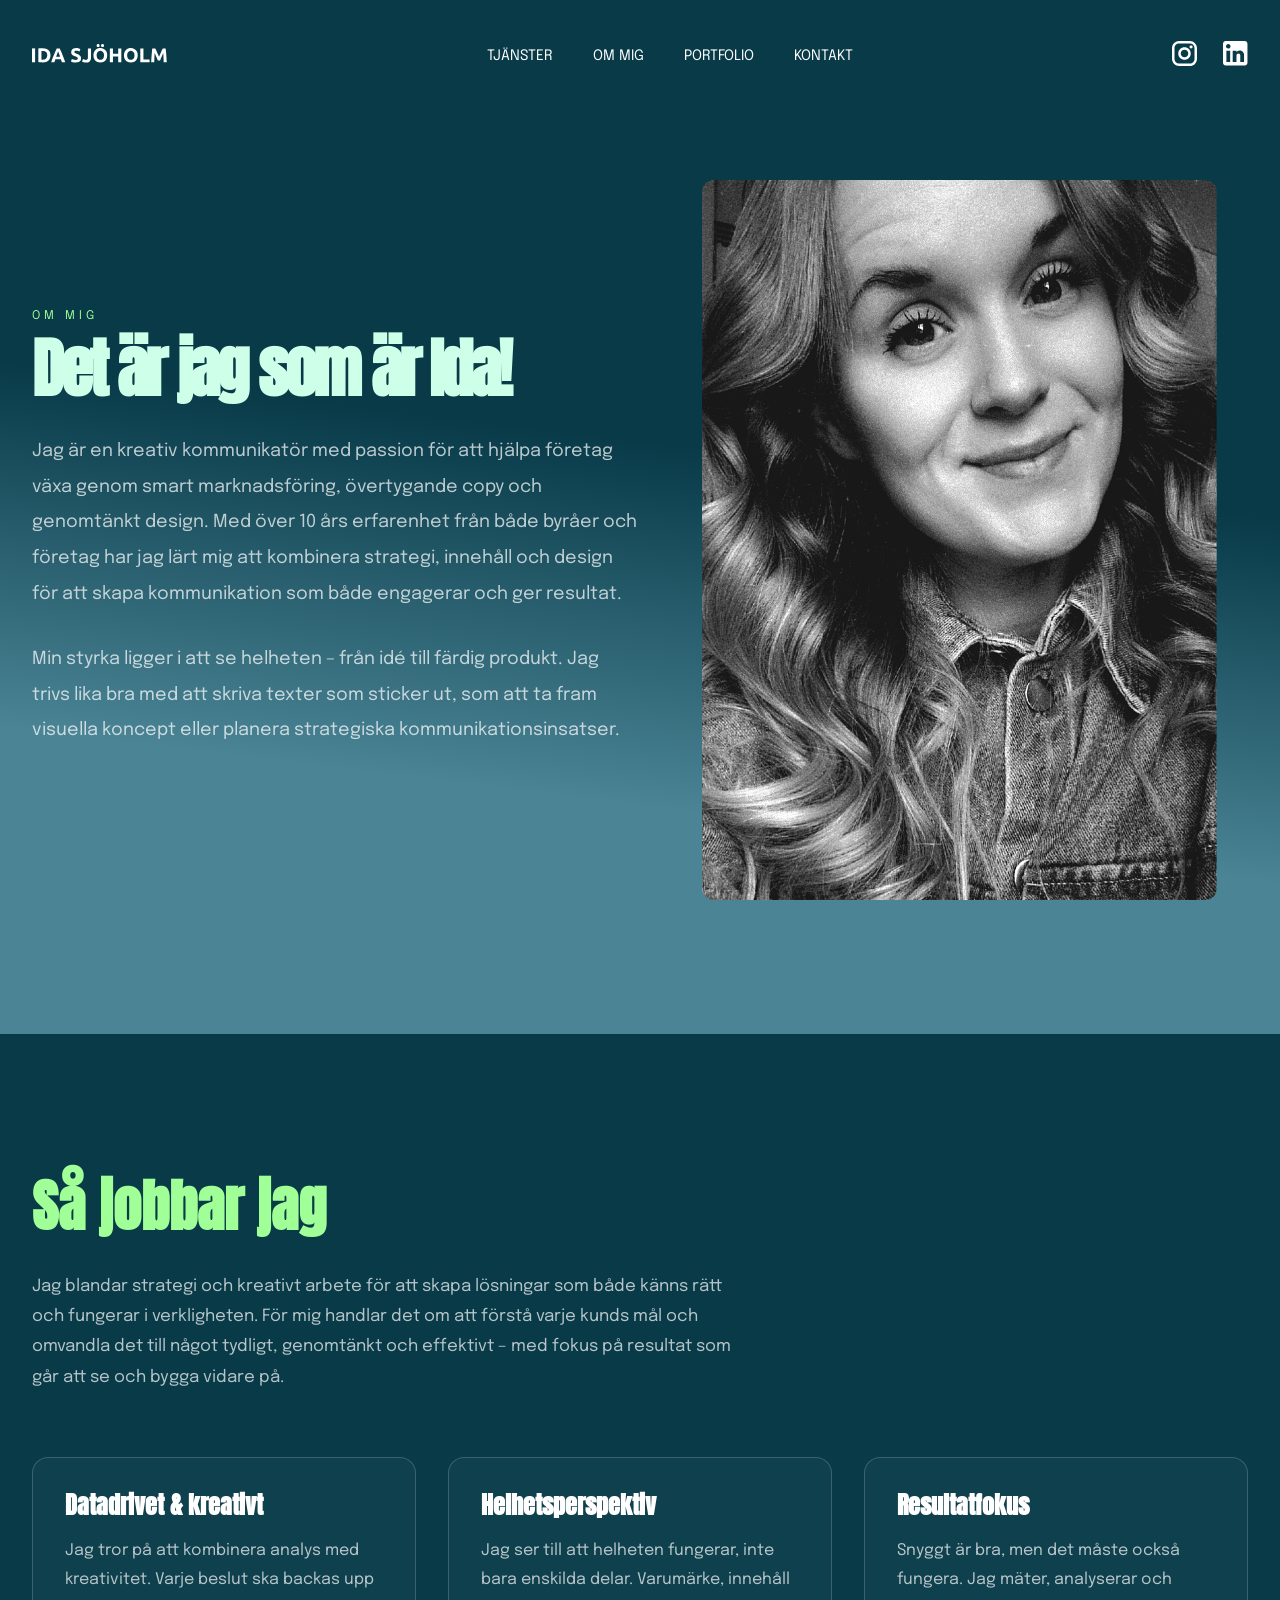
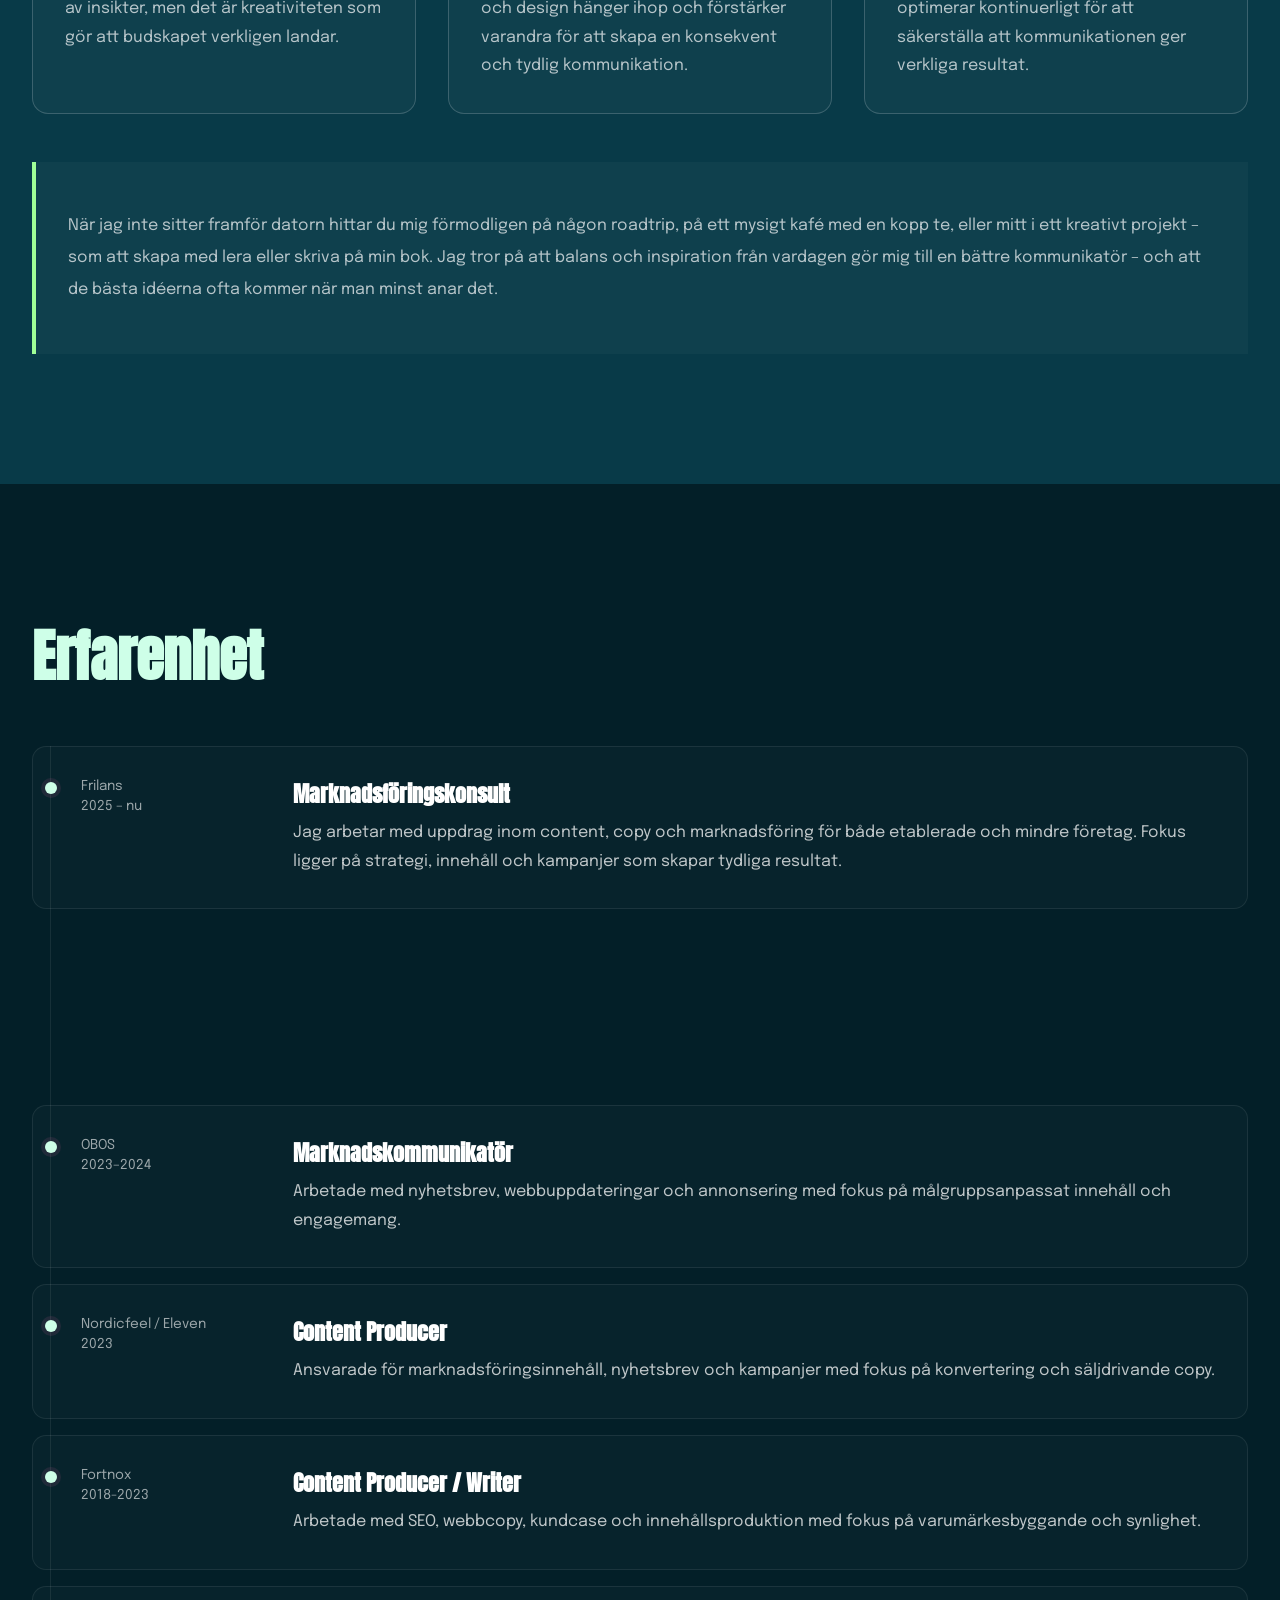
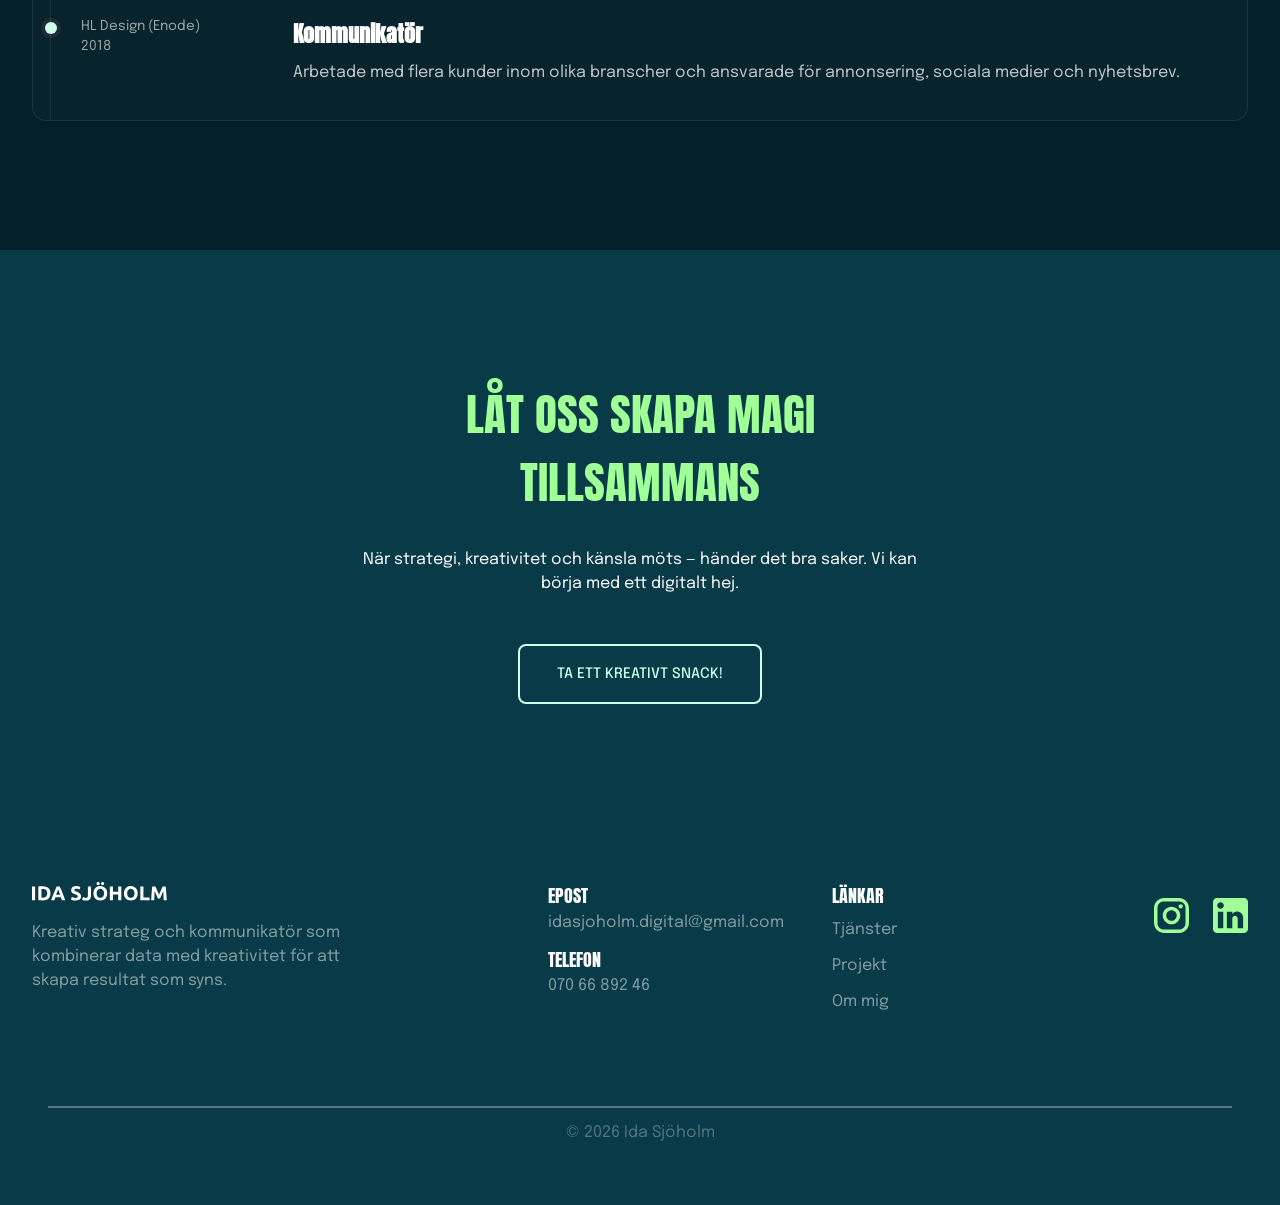
==== about.html @ 0ab49d0d "font all" ====
<!DOCTYPE html>
<html lang="en">
<head>
    <meta charset="UTF-8">
    <meta name="viewport" content="width=device-width, initial-scale=1.0">
    <title>Ida Sjöholm — om mig</title>

    <!-- Font -->
     <!-- Font -->
    <link rel="preconnect" href="https://fonts.googleapis.com">
    <link rel="preconnect" href="https://fonts.gstatic.com" crossorigin>
    <link href="https://fonts.googleapis.com/css2?family=Anton&family=Epilogue:ital,wght@0,100..900;1,100..900&display=swap" rel="stylesheet">



    <!-- <link rel="preconnect" href="https://fonts.googleapis.com">
    <link rel="preconnect" href="https://fonts.gstatic.com" crossorigin>
    <link href="https://fonts.googleapis.com/css2?family=Inter:ital,opsz,wght@0,14..32,100..900;1,14..32,100..900&family=Ubuntu+Sans:ital,wght@0,100..800;1,100..800&display=swap" rel="stylesheet"> -->

    <!-- Style -->
    <link rel="stylesheet" href="style.css">

    <!-- Scripts -->
    <script src="experience.js" defer></script>
    <script src="menu.js" defer></script>
    <script src="responsive-menu.js" defer></script>
    <script src="about-work.js" defer></script>
    <script src="about-cv.js" defer></script>
</head>
<body>

    <div class="container">

                <!-- Header -->
        <header class="site-header">
            <div class="site-header__inner">


                <!-- Logga -->
                <a href="index.html" class="branding">
                     <svg width="135" height="19" viewBox="0 0 135 19" fill="none" xmlns="http://www.w3.org/2000/svg">
                        <path d="M119.19 18.26C119.244 17.1667 119.304 16.0067 119.37 14.78C119.45 13.54 119.537 12.3 119.63 11.06C119.724 9.80668 119.824 8.61334 119.93 7.48001C120.037 6.33334 120.157 5.30668 120.29 4.40001H123.27C123.51 4.84001 123.784 5.38668 124.09 6.04001C124.397 6.68001 124.717 7.38001 125.05 8.14001C125.397 8.90001 125.737 9.67334 126.07 10.46C126.417 11.2333 126.737 11.9667 127.03 12.66C127.324 11.9667 127.637 11.2333 127.97 10.46C128.317 9.67334 128.657 8.90001 128.99 8.14001C129.337 7.38001 129.664 6.68001 129.97 6.04001C130.277 5.38668 130.55 4.84001 130.79 4.40001H133.63C133.764 5.30668 133.884 6.33334 133.99 7.48001C134.097 8.61334 134.197 9.80668 134.29 11.06C134.384 12.3 134.464 13.54 134.53 14.78C134.61 16.0067 134.677 17.1667 134.73 18.26H131.69C131.664 17.3533 131.63 16.4 131.59 15.4C131.55 14.3867 131.504 13.3467 131.45 12.28C131.397 11.2 131.324 10.1267 131.23 9.06001C131.044 9.51334 130.837 10 130.61 10.52C130.384 11.04 130.15 11.58 129.91 12.14C129.67 12.6867 129.437 13.2267 129.21 13.76C128.984 14.2933 128.77 14.8 128.57 15.28C128.37 15.7467 128.197 16.1533 128.05 16.5H125.87C125.724 16.1533 125.55 15.7467 125.35 15.28C125.15 14.8 124.937 14.2933 124.71 13.76C124.484 13.2267 124.25 12.6867 124.01 12.14C123.77 11.58 123.537 11.04 123.31 10.52C123.084 10 122.877 9.51334 122.69 9.06001C122.61 10.1267 122.537 11.2 122.47 12.28C122.417 13.3467 122.37 14.3867 122.33 15.4C122.29 16.4 122.257 17.3533 122.23 18.26H119.19Z" fill="#fff"/>
                        <path d="M108.32 18.26V4.40001H111.44V15.58H117.58V18.26H108.32Z" fill="#fff"/>
                        <path d="M98.8199 18.54C97.5533 18.54 96.3933 18.2667 95.3399 17.72C94.2999 17.1734 93.4666 16.3667 92.8399 15.3C92.2266 14.22 91.9199 12.8934 91.9199 11.32C91.9199 10.1334 92.0999 9.09335 92.4599 8.20002C92.8333 7.29335 93.3399 6.53335 93.9799 5.92002C94.6333 5.30668 95.3733 4.84668 96.1999 4.54002C97.0266 4.23335 97.8999 4.08002 98.8199 4.08002C100.087 4.08002 101.24 4.35335 102.28 4.90002C103.333 5.44668 104.167 6.26002 104.78 7.34002C105.407 8.40668 105.72 9.73335 105.72 11.32C105.72 12.8934 105.413 14.22 104.8 15.3C104.2 16.3667 103.38 17.1734 102.34 17.72C101.3 18.2667 100.127 18.54 98.8199 18.54ZM98.8199 15.8C99.5933 15.8 100.253 15.6134 100.8 15.24C101.347 14.8667 101.767 14.3467 102.06 13.68C102.353 13 102.5 12.2134 102.5 11.32C102.5 10.4134 102.353 9.62668 102.06 8.96002C101.767 8.28002 101.347 7.75335 100.8 7.38002C100.253 7.00668 99.5933 6.82002 98.8199 6.82002C98.0466 6.82002 97.3866 7.01335 96.8399 7.40002C96.2933 7.77335 95.8733 8.30002 95.5799 8.98002C95.2866 9.64668 95.1399 10.4267 95.1399 11.32C95.1399 12.2134 95.2866 13 95.5799 13.68C95.8733 14.3467 96.2933 14.8667 96.8399 15.24C97.3866 15.6134 98.0466 15.8 98.8199 15.8Z" fill="#fff"/>
                        <path d="M77.832 18.26V4.40001H80.952V9.70001H86.192V4.40001H89.312V18.26H86.192V12.38H80.952V18.26H77.832Z" fill="#fff"/>
                        <path d="M68.3316 18.54C67.065 18.54 65.905 18.2667 64.8516 17.72C63.8116 17.1733 62.9783 16.3667 62.3516 15.3C61.7383 14.22 61.4316 12.8933 61.4316 11.32C61.4316 10.1333 61.6116 9.09333 61.9716 8.2C62.345 7.29333 62.8516 6.53333 63.4916 5.92C64.145 5.30667 64.885 4.84667 65.7116 4.54C66.5383 4.23333 67.4116 4.08 68.3316 4.08C69.5983 4.08 70.7516 4.35333 71.7916 4.9C72.845 5.44667 73.6783 6.26 74.2916 7.34C74.9183 8.40667 75.2316 9.73333 75.2316 11.32C75.2316 12.8933 74.925 14.22 74.3116 15.3C73.7116 16.3667 72.8916 17.1733 71.8516 17.72C70.8116 18.2667 69.6383 18.54 68.3316 18.54ZM68.3316 15.8C69.105 15.8 69.765 15.6133 70.3116 15.24C70.8583 14.8667 71.2783 14.3467 71.5716 13.68C71.865 13 72.0116 12.2133 72.0116 11.32C72.0116 10.4133 71.865 9.62667 71.5716 8.96C71.2783 8.28 70.8583 7.75333 70.3116 7.38C69.765 7.00667 69.105 6.82 68.3316 6.82C67.5583 6.82 66.8983 7.01333 66.3516 7.4C65.805 7.77333 65.385 8.3 65.0916 8.98C64.7983 9.64667 64.6516 10.4267 64.6516 11.32C64.6516 12.2133 64.7983 13 65.0916 13.68C65.385 14.3467 65.805 14.8667 66.3516 15.24C66.8983 15.6133 67.5583 15.8 68.3316 15.8ZM70.5516 3.04C70.1383 3.04 69.7783 2.90667 69.4716 2.64C69.165 2.36 69.0116 1.98667 69.0116 1.52C69.0116 1.05333 69.165 0.686667 69.4716 0.420001C69.7783 0.14 70.1383 0 70.5516 0C70.965 0 71.325 0.14 71.6316 0.420001C71.9383 0.686667 72.0916 1.05333 72.0916 1.52C72.0916 1.98667 71.9383 2.36 71.6316 2.64C71.325 2.90667 70.965 3.04 70.5516 3.04ZM66.1116 3.04C65.6983 3.04 65.3383 2.90667 65.0316 2.64C64.725 2.36 64.5716 1.98667 64.5716 1.52C64.5716 1.05333 64.725 0.686667 65.0316 0.420001C65.3383 0.14 65.6983 0 66.1116 0C66.525 0 66.885 0.14 67.1916 0.420001C67.4983 0.686667 67.6516 1.05333 67.6516 1.52C67.6516 1.98667 67.4983 2.36 67.1916 2.64C66.885 2.90667 66.525 3.04 66.1116 3.04Z" fill="#fff"/>
                        <path d="M54.0059 18.54C53.0992 18.54 52.3192 18.4333 51.6659 18.22C51.0126 17.9933 50.4726 17.7333 50.0459 17.44L51.0859 15.02C51.4726 15.2467 51.8859 15.4467 52.3259 15.62C52.7659 15.7933 53.2459 15.88 53.7659 15.88C54.5259 15.88 55.0726 15.6933 55.4059 15.32C55.7392 14.9467 55.9059 14.32 55.9059 13.44V4.40001H59.0259V13.6C59.0259 14.5067 58.8792 15.3333 58.5859 16.08C58.3059 16.8267 57.7992 17.4267 57.0659 17.88C56.3459 18.32 55.3259 18.54 54.0059 18.54Z" fill="#fff"/>
                        <path d="M43.5853 18.54C42.3586 18.54 41.3653 18.42 40.6053 18.18C39.8586 17.9267 39.3053 17.6934 38.9453 17.48L39.8253 15C40.2386 15.2267 40.7453 15.4334 41.3453 15.62C41.9586 15.7934 42.7053 15.88 43.5853 15.88C44.4653 15.88 45.0586 15.7467 45.3653 15.48C45.672 15.2 45.8253 14.8534 45.8253 14.44C45.8253 14.1334 45.732 13.8667 45.5453 13.64C45.3586 13.4134 45.0586 13.2 44.6453 13C44.232 12.7867 43.6786 12.5667 42.9853 12.34C42.3853 12.1267 41.792 11.8667 41.2053 11.56C40.6186 11.24 40.132 10.82 39.7453 10.3C39.372 9.78002 39.1853 9.09335 39.1853 8.24002C39.1853 7.38669 39.392 6.65335 39.8053 6.04002C40.232 5.41335 40.8253 4.93335 41.5853 4.60002C42.3453 4.25335 43.2453 4.08002 44.2853 4.08002C45.2186 4.08002 46.0253 4.18002 46.7053 4.38002C47.3853 4.58002 47.9453 4.80002 48.3853 5.04002L47.4853 7.50002C47.0986 7.30002 46.6653 7.12668 46.1853 6.98002C45.7186 6.82002 45.152 6.74002 44.4853 6.74002C43.7386 6.74002 43.1986 6.84668 42.8653 7.06002C42.5453 7.26002 42.3853 7.57335 42.3853 8.00002C42.3853 8.32002 42.492 8.58668 42.7053 8.80002C42.9186 9.01335 43.2053 9.20002 43.5653 9.36002C43.9253 9.52002 44.332 9.68002 44.7853 9.84002C45.7453 10.1867 46.5386 10.5467 47.1653 10.92C47.792 11.2934 48.2586 11.7534 48.5653 12.3C48.8853 12.8467 49.0453 13.5667 49.0453 14.46C49.0453 15.3134 48.8453 16.0467 48.4453 16.66C48.0453 17.2734 47.4386 17.74 46.6253 18.06C45.8253 18.38 44.812 18.54 43.5853 18.54Z" fill="#fff"/>
                        <path d="M19.1865 18.26C19.8799 16.2733 20.5265 14.4733 21.1265 12.86C21.7399 11.2467 22.3332 9.75334 22.9065 8.38001C23.4932 7.00668 24.0932 5.68001 24.7065 4.40001H27.6865C28.1399 5.36001 28.5865 6.34668 29.0265 7.36001C29.4665 8.37334 29.9065 9.44001 30.3465 10.56C30.7865 11.6667 31.2399 12.8533 31.7065 14.12C32.1865 15.3867 32.6865 16.7667 33.2065 18.26H29.8665C29.7199 17.78 29.5532 17.2867 29.3665 16.78C29.1932 16.2733 29.0199 15.7667 28.8465 15.26H23.4465C23.2732 15.7667 23.0932 16.2733 22.9065 16.78C22.7332 17.2867 22.5732 17.78 22.4265 18.26H19.1865ZM24.1665 12.78H28.1065C27.8932 12.18 27.6865 11.6067 27.4865 11.06C27.2865 10.5133 27.0932 10.0133 26.9065 9.56001C26.7332 9.10668 26.5799 8.70668 26.4465 8.36001C26.3132 8.01334 26.2065 7.74001 26.1265 7.54001C26.0599 7.74001 25.9599 8.01334 25.8265 8.36001C25.7065 8.70668 25.5532 9.10668 25.3665 9.56001C25.1932 10.0133 24.9999 10.5133 24.7865 11.06C24.5865 11.6067 24.3799 12.18 24.1665 12.78Z" fill="#fff"/>
                        <path d="M10.4881 18.44C9.92813 18.44 9.27479 18.4133 8.52813 18.36C7.78146 18.32 7.04812 18.2267 6.32812 18.08V4.58001C7.04812 4.44667 7.79479 4.36001 8.56813 4.32001C9.35479 4.26667 10.0281 4.24001 10.5881 4.24001C12.1748 4.24001 13.5548 4.48001 14.7281 4.96001C15.9148 5.44001 16.8348 6.20001 17.4881 7.24001C18.1415 8.28001 18.4681 9.64001 18.4681 11.32C18.4681 12.92 18.1415 14.2467 17.4881 15.3C16.8481 16.3533 15.9281 17.14 14.7281 17.66C13.5415 18.18 12.1281 18.44 10.4881 18.44ZM10.6481 15.76C12.2081 15.76 13.3615 15.3667 14.1081 14.58C14.8681 13.7933 15.2481 12.7067 15.2481 11.32C15.2481 9.86667 14.8881 8.76667 14.1681 8.02001C13.4481 7.27334 12.3081 6.90001 10.7481 6.90001C10.5348 6.90001 10.3148 6.90667 10.0881 6.92001C9.86146 6.92001 9.64813 6.93334 9.44813 6.96001V15.72C9.59479 15.7333 9.76146 15.7467 9.94813 15.76C10.1481 15.76 10.3815 15.76 10.6481 15.76Z" fill="#fff"/>
                        <path d="M0 18.26V4.40001H3.12V18.26H0Z" fill="#fff"/>
                    </svg>
                </a>
                
                <!-- Menyalternativ -->
                <nav class="menu">
                    <ul class="menu__list">
                        <li class="menu__item"><a href="services.html" class="menu__link">Tjänster</a></li>
                        <li class="menu__item"><a href="about.html" class="menu__link">Om mig</a></li>
                        <li class="menu__item"><a href="portfolio.html" class="menu__link">Portfolio</a></li>
                        <li class="menu__item"><a href="contact.html" class="menu__link">Kontakt</a></li>
                    </ul>
                </nav>

                
                <!-- Sociala ikoner -->
                <ul class="menu-social">
                    <li class="menu-social__item">
                        <a href="https://www.instagram.com/idasjoholm.digital/" class="menu-social__link">
                            <svg width="25" height="25" viewBox="0 0 25 25" fill="none" xmlns="http://www.w3.org/2000/svg">
                                <path d="M7.25 0H17.75C21.75 0 25 3.25 25 7.25V17.75C25 19.6728 24.2362 21.5169 22.8765 22.8765C21.5169 24.2362 19.6728 25 17.75 25H7.25C3.25 25 0 21.75 0 17.75V7.25C0 5.32718 0.763837 3.48311 2.12348 2.12348C3.48311 0.763837 5.32718 0 7.25 0ZM7 2.5C5.80653 2.5 4.66193 2.97411 3.81802 3.81802C2.97411 4.66193 2.5 5.80653 2.5 7V18C2.5 20.4875 4.5125 22.5 7 22.5H18C19.1935 22.5 20.3381 22.0259 21.182 21.182C22.0259 20.3381 22.5 19.1935 22.5 18V7C22.5 4.5125 20.4875 2.5 18 2.5H7ZM19.0625 4.375C19.4769 4.375 19.8743 4.53962 20.1674 4.83265C20.4604 5.12567 20.625 5.5231 20.625 5.9375C20.625 6.3519 20.4604 6.74933 20.1674 7.04235C19.8743 7.33538 19.4769 7.5 19.0625 7.5C18.6481 7.5 18.2507 7.33538 17.9576 7.04235C17.6646 6.74933 17.5 6.3519 17.5 5.9375C17.5 5.5231 17.6646 5.12567 17.9576 4.83265C18.2507 4.53962 18.6481 4.375 19.0625 4.375ZM12.5 6.25C14.1576 6.25 15.7473 6.90848 16.9194 8.08058C18.0915 9.25268 18.75 10.8424 18.75 12.5C18.75 14.1576 18.0915 15.7473 16.9194 16.9194C15.7473 18.0915 14.1576 18.75 12.5 18.75C10.8424 18.75 9.25268 18.0915 8.08058 16.9194C6.90848 15.7473 6.25 14.1576 6.25 12.5C6.25 10.8424 6.90848 9.25268 8.08058 8.08058C9.25268 6.90848 10.8424 6.25 12.5 6.25ZM12.5 8.75C11.5054 8.75 10.5516 9.14509 9.84835 9.84835C9.14509 10.5516 8.75 11.5054 8.75 12.5C8.75 13.4946 9.14509 14.4484 9.84835 15.1517C10.5516 15.8549 11.5054 16.25 12.5 16.25C13.4946 16.25 14.4484 15.8549 15.1517 15.1517C15.8549 14.4484 16.25 13.4946 16.25 12.5C16.25 11.5054 15.8549 10.5516 15.1517 9.84835C14.4484 9.14509 13.4946 8.75 12.5 8.75Z" fill="#fff"/>
                            </svg>
                        </a>
                    </li>

                    <li class="menu-social__item">
                        <a href="https://www.linkedin.com/in/ida-sj%C3%B6holm-7232b9b2/" class="menu-social__link">
                            <svg width="25" height="25" viewBox="0 0 23 23" fill="none" xmlns="http://www.w3.org/2000/svg">
                                <path d="M20 0C20.663 0 21.2989 0.263392 21.7678 0.732233C22.2366 1.20107 22.5 1.83696 22.5 2.5V20C22.5 20.663 22.2366 21.2989 21.7678 21.7678C21.2989 22.2366 20.663 22.5 20 22.5H2.5C1.83696 22.5 1.20107 22.2366 0.732233 21.7678C0.263392 21.2989 0 20.663 0 20V2.5C0 1.83696 0.263392 1.20107 0.732233 0.732233C1.20107 0.263392 1.83696 0 2.5 0H20ZM19.375 19.375V12.75C19.375 11.6692 18.9457 10.6328 18.1815 9.86854C17.4172 9.10433 16.3808 8.675 15.3 8.675C14.2375 8.675 13 9.325 12.4 10.3V8.9125H8.9125V19.375H12.4V13.2125C12.4 12.25 13.175 11.4625 14.1375 11.4625C14.6016 11.4625 15.0467 11.6469 15.3749 11.9751C15.7031 12.3033 15.8875 12.7484 15.8875 13.2125V19.375H19.375ZM4.85 6.95C5.40695 6.95 5.9411 6.72875 6.33492 6.33492C6.72875 5.9411 6.95 5.40695 6.95 4.85C6.95 3.6875 6.0125 2.7375 4.85 2.7375C4.28973 2.7375 3.75241 2.96007 3.35624 3.35624C2.96007 3.75241 2.7375 4.28973 2.7375 4.85C2.7375 6.0125 3.6875 6.95 4.85 6.95ZM6.5875 19.375V8.9125H3.125V19.375H6.5875Z" fill="#fff"/>
                            </svg>
                       </a>
                    </li>
                </ul>

                <button id="menu-button" class="menu__button">
                    <svg width="32" height="22" viewBox="0 0 32 22" fill="none" xmlns="http://www.w3.org/2000/svg">
                        <path d="M1 0.823242H30.9902M1 10.8232H30.9902M1 20.8232H30.9902" stroke="#A0FF97" stroke-width="1.99967" stroke-linecap="round" stroke-linejoin="round"/>
                    </svg>
                </button>

            </div>
        </header>


        <!-- Responsiv menu -->
        <nav id="responsive-menu" class="responsive-menu">
            <ul class="responsive-menu__list">
                <li class="responsive-menu__item"><a href="services.html" class="responsive-menu__link">Tjänster</a></li>
                <li class="responsive-menu__item"><a href="about.html" class="responsive-menu__link">Om mig</a></li>
                <li class="responsive-menu__item"><a href="portfolio.html" class="responsive-menu__link">Portfolio</a></li>
                <li class="responsive-menu__item"><a href="contact.html" class="responsive-menu__link">Kontakt</a></li>
            </ul>
        </nav>  


        <!-- About -->
        <section class="about">
            <div class="about__inner">

                <div class="about__content">

                    <div class="about__text">

                        <span class="about__eyebrow">Om mig</span>

                        <h1 class="about__title">
                            Det är jag som är Ida!
                        </h1>

                        <p>
                            Jag är en kreativ kommunikatör med passion för att hjälpa företag växa genom smart marknadsföring, övertygande copy och genomtänkt design. Med över 10 års erfarenhet från både byråer och företag har jag lärt mig att kombinera strategi, innehåll och design för att skapa kommunikation som både engagerar och ger resultat.
                        </p>

                        <p>
                            Min styrka ligger i att se helheten – från idé till färdig produkt. Jag trivs lika bra med att skriva texter som sticker ut, som att ta fram visuella koncept eller planera strategiska kommunikationsinsatser.
                        </p>

                    </div>

                    <figure class="about__image">
                        <img src="Assets/Pictures/jag.png" alt="Ida">
                    </figure>

                </div>
            </div>
        </section>

        <!-- Arbetssätt -->
        <section class="work">
            <div class="work__inner">

                <h2 class="work__title">Så jobbar jag</h2>

                <p class="work__text">
                    Jag blandar strategi och kreativt arbete för att skapa lösningar som både känns rätt och fungerar i verkligheten. För mig handlar det om att förstå varje kunds mål och omvandla det till något tydligt, genomtänkt och effektivt – med fokus på resultat som går att se och bygga vidare på.
                </p>

                <div class="work__cards">

                    <div class="work__card">
                        <h3>Datadrivet & kreativt</h3>

                        <p>
                            Jag tror på att kombinera analys med kreativitet. Varje beslut ska backas upp av insikter, men det är kreativiteten som gör att budskapet verkligen landar.
                        </p>
                    </div>

                    <div class="work__card">
                        <h3>Helhetsperspektiv</h3>

                        <p>
                            Jag ser till att helheten fungerar, inte bara enskilda delar. Varumärke, innehåll och design hänger ihop och förstärker varandra för att skapa en konsekvent och tydlig kommunikation.
                        </p>
                    </div>

                    <div class="work__card">
                        <h3>Resultatfokus</h3>

                        <p>
                            Snyggt är bra, men det måste också fungera. Jag mäter, analyserar och optimerar kontinuerligt för att säkerställa att kommunikationen ger verkliga resultat.
                        </p>
                    </div>

                </div>

                <div class="work__info">
                    <p>
                        När jag inte sitter framför datorn hittar du mig förmodligen på någon roadtrip, på ett mysigt kafé med en kopp te, eller mitt i ett kreativt projekt – som att skapa med lera eller skriva på min bok. Jag tror på att balans och inspiration från vardagen gör mig till en bättre kommunikatör – och att de bästa idéerna ofta kommer när man minst anar det.
                    </p>
                </div>

            </div>
        </section>

        <!-- CV -->
        <section class="experience">
        <div class="experience__inner">

            <h2 class="experience__title">Erfarenhet</h2>

            <div class="experience__timeline">

            <article class="experience-card">
                <div class="experience-card__meta">
                <span>Frilans</span>
                <span>2025 – nu</span>
                </div>

                <div class="experience-card__content">
                <h3>Marknadsföringskonsult</h3>
                <p>Jag arbetar med uppdrag inom content, copy och marknadsföring för både etablerade och mindre företag. Fokus ligger på strategi, innehåll och kampanjer som skapar tydliga resultat.</p>
                </div>
            </article>

            <article class="experience-card">
                <div class="experience-card__meta">
                <span>Region Kronoberg</span>
                <span>2024</span>
                </div>

                <div class="experience-card__content">
                <h3>Kommunikationsstrateg</h3>
                <p>Arbetade med kommunikation i fyra olika projekt, både strategiskt och operativt. Producerade pressmeddelanden, artiklar, nyhetsbrev, internkommunikation och digitalt innehåll.</p>
                </div>
            </article>

            <article class="experience-card">
                <div class="experience-card__meta">
                <span>OBOS</span>
                <span>2023–2024</span>
                </div>

                <div class="experience-card__content">
                <h3>Marknadskommunikatör</h3>
                <p>Arbetade med nyhetsbrev, webbuppdateringar och annonsering med fokus på målgruppsanpassat innehåll och engagemang.</p>
                </div>
            </article>

            <article class="experience-card">
                <div class="experience-card__meta">
                <span>Nordicfeel / Eleven</span>
                <span>2023</span>
                </div>

                <div class="experience-card__content">
                <h3>Content Producer</h3>
                <p>Ansvarade för marknadsföringsinnehåll, nyhetsbrev och kampanjer med fokus på konvertering och säljdrivande copy.</p>
                </div>
            </article>

            <article class="experience-card">
                <div class="experience-card__meta">
                <span>Fortnox</span>
                <span>2018-2023</span>
                </div>

                <div class="experience-card__content">
                <h3>Content Producer / Writer</h3>
                <p>Arbetade med SEO, webbcopy, kundcase och innehållsproduktion med fokus på varumärkesbyggande och synlighet.</p>
                </div>
            </article>

            <article class="experience-card">
                <div class="experience-card__meta">
                <span>HL Design (Enode)</span>
                <span>2018</span>
                </div>

                <div class="experience-card__content">
                <h3>Kommunikatör</h3>
                <p>Arbetade med flera kunder inom olika branscher och ansvarade för annonsering, sociala medier och nyhetsbrev.</p>
                </div>
            </article>

            </div>

        </div>
        </section>

        <!-- <section class="experience">
            <div class="experience__inner">
                <h2>Erfarenhet</h2>

                <div class="accordion-item">
                <button class="accordion-header">
                    Marknadsföringskonsult, frilans
                    <span>+</span>
                </button>
                <div class="accordion-content">
                    <p>Jag arbetar med uppdrag inom content, copy och marknadsföring för både etablerade och mindre företag. För OBOS (Myresjöhus & SmålandsVillan) har arbetet främst bestått av löpande produktion av nyhetsbrev och webbinnehåll. Hos iCell Isolering ansvarar jag för en mer helhetsinriktad marknadsföring. Där arbetar jag bland annat med sociala medier, nyhetsbrev och kundreportage för att stärka deras närvaro och synlighet. För OptiKraft har jag även tagit fram tryckt material i form av en flyer.</p>
                </div>
                </div>

                <div class="accordion-item">
                <button class="accordion-header">
                    Kommunikationsstrateg på Region Kronoberg
                    <span>+</span>
                </button>
                <div class="accordion-content">
                    <p>Under ett vikariat arbetade jag med kommunikation i fyra olika projekt, både strategiskt och operativt. Jag tog fram kommunikationsplaner och gav löpande rådgivning i arbetet. Samtidigt producerade jag pressmeddelanden, artiklar, nyhetsbrev, webbinnehåll, internkommunikation och enklare grafiskt material. Utöver projektuppdragen arbetade jag även med redaktionellt innehåll på kommunikationsavdelningen samt ansvarade för regionens LinkedIn.</p>
                </div>
                </div>

                <div class="accordion-item">
                <button class="accordion-header">
                    Marknadskommunikatör på OBOS
                    <span>+</span>
                </button>
                <div class="accordion-content">
                    <p>Arbetade med löpande kommunikation i form av nyhetsbrev, webbuppdateringar och annonser, bland annat kopplat till Hemnet. Innehållet togs fram med fokus på att nå rätt målgrupp och skapa engagemang.</p>
                </div>
                </div>

                <div class="accordion-item">
                <button class="accordion-header">
                    Content producer på nordicfeel.se & eleven.se
                    <span>+</span>
                </button>
                <div class="accordion-content">
                    <p>Ansvarade för innehåll i den svenska marknadsföringen för två e-handelsplattformar. Jag arbetade främst med nyhetsbrev, kampanjmaterial och copy till annonsering, med fokus på att skapa säljdrivande och målgruppsanpassat innehåll.</p>
                </div>
                </div>

                <div class="accordion-item">
                <button class="accordion-header">
                    Content producer / writer på Fortnox
                    <span>+</span>
                </button>
                <div class="accordion-content">
                    <p>Började i en bred marknadsföringsroll med ansvar för bland annat annonsering, nyhetsbrev, SEO och webbtexter. Med tiden utvecklades rollen mer mot content och copywriting, där fokus låg på textproduktion för webb. Jag arbetade främst med kundreportage, SEO-artiklar och innehåll som stärkte varumärket och ökade synligheten i sökresultat.</p>
                </div>
                </div>

                <div class="accordion-item">
                <button class="accordion-header">
                    Kommunikatör på HL Design (Enode)
                    <span>+</span>
                </button>
                <div class="accordion-content">
                    <p>Arbetade med kunder inom flera branscher och ansvarade för marknadsföringsinsatser som annonsering, nyhetsbrev och sociala medier. Bland annat för varumärken som Ryds Båtar, Skrufs glasbruk och Bakers AB.</p>
                </div>
                </div>

            </div>
        </section> -->
        
        
         <!-- Contact -->
         <section class="contact">
            <div class="contact__inner">
                
                <div class="contact__content">
                    <h3 class="contact__title">Låt oss skapa magi tillsammans</h3>
                    <span class="contact__desc">När strategi, kreativitet och känsla möts — händer det bra saker. Vi kan börja med ett digitalt hej.</span>
                </div>
                
                <div class="contact__button">
                    <a href="contact.html" class="button-line">Ta ett kreativt snack!</a>
                </div>
            </div>
         </section>

         <!-- Footer -->
          <footer class="footer">
                <div class="footer__inner">
                    
                    <div class="footer__content">
                        
                        <!-- Logga -->
                        <div class="footer-branding">
                            <a href="" class="footer-branding__content">
                                <svg width="135" height="19" viewBox="0 0 135 19" fill="none" xmlns="http://www.w3.org/2000/svg">
                                    <path d="M0.000390738 18.2598V4.39977H3.12039V18.2598H0.000390738ZM10.4885 18.4398C9.92852 18.4398 9.27518 18.4131 8.52852 18.3598C7.78185 18.3198 7.04852 18.2264 6.32852 18.0798V4.57977C7.04852 4.44643 7.79518 4.35977 8.56852 4.31977C9.35518 4.26643 10.0285 4.23976 10.5885 4.23976C12.1752 4.23976 13.5552 4.47977 14.7285 4.95977C15.9152 5.43977 16.8352 6.19977 17.4885 7.23977C18.1418 8.27977 18.4685 9.63977 18.4685 11.3198C18.4685 12.9198 18.1418 14.2464 17.4885 15.2998C16.8485 16.3531 15.9285 17.1398 14.7285 17.6598C13.5418 18.1798 12.1285 18.4398 10.4885 18.4398ZM10.6485 15.7598C12.2085 15.7598 13.3618 15.3664 14.1085 14.5798C14.8685 13.7931 15.2485 12.7064 15.2485 11.3198C15.2485 9.86643 14.8885 8.76643 14.1685 8.01977C13.4485 7.2731 12.3085 6.89977 10.7485 6.89977C10.5352 6.89977 10.3152 6.90643 10.0885 6.91976C9.86185 6.91976 9.64852 6.9331 9.44852 6.95977V15.7198C9.59518 15.7331 9.76185 15.7464 9.94852 15.7598C10.1485 15.7598 10.3818 15.7598 10.6485 15.7598ZM19.1863 18.2598C19.8797 16.2731 20.5263 14.4731 21.1263 12.8598C21.7397 11.2464 22.333 9.7531 22.9063 8.37977C23.493 7.00643 24.093 5.67977 24.7063 4.39977H27.6863C28.1397 5.35976 28.5863 6.34643 29.0263 7.35977C29.4663 8.3731 29.9063 9.43977 30.3463 10.5598C30.7863 11.6664 31.2397 12.8531 31.7063 14.1198C32.1863 15.3864 32.6863 16.7664 33.2063 18.2598H29.8663C29.7197 17.7798 29.553 17.2864 29.3663 16.7798C29.193 16.2731 29.0197 15.7664 28.8463 15.2598H23.4463C23.273 15.7664 23.093 16.2731 22.9063 16.7798C22.733 17.2864 22.573 17.7798 22.4263 18.2598H19.1863ZM24.1663 12.7798H28.1063C27.893 12.1798 27.6863 11.6064 27.4863 11.0598C27.2863 10.5131 27.093 10.0131 26.9063 9.55976C26.733 9.10643 26.5797 8.70643 26.4463 8.35976C26.313 8.0131 26.2063 7.73977 26.1263 7.53977C26.0597 7.73977 25.9597 8.0131 25.8263 8.35976C25.7063 8.70643 25.553 9.10643 25.3663 9.55976C25.193 10.0131 24.9997 10.5131 24.7863 11.0598C24.5863 11.6064 24.3797 12.1798 24.1663 12.7798ZM43.5851 18.5398C42.3584 18.5398 41.3651 18.4198 40.6051 18.1798C39.8584 17.9264 39.3051 17.6931 38.9451 17.4798L39.8251 14.9998C40.2384 15.2264 40.7451 15.4331 41.3451 15.6198C41.9584 15.7931 42.7051 15.8798 43.5851 15.8798C44.4651 15.8798 45.0584 15.7464 45.3651 15.4798C45.6717 15.1998 45.8251 14.8531 45.8251 14.4398C45.8251 14.1331 45.7317 13.8664 45.5451 13.6398C45.3584 13.4131 45.0584 13.1998 44.6451 12.9998C44.2317 12.7864 43.6784 12.5664 42.9851 12.3398C42.3851 12.1264 41.7917 11.8664 41.2051 11.5598C40.6184 11.2398 40.1317 10.8198 39.7451 10.2998C39.3717 9.77977 39.1851 9.0931 39.1851 8.23976C39.1851 7.38643 39.3917 6.6531 39.8051 6.03977C40.2317 5.4131 40.8251 4.9331 41.5851 4.59977C42.3451 4.2531 43.2451 4.07976 44.2851 4.07976C45.2184 4.07976 46.0251 4.17976 46.7051 4.37977C47.3851 4.57977 47.9451 4.79977 48.3851 5.03977L47.4851 7.49976C47.0984 7.29976 46.6651 7.12643 46.1851 6.97977C45.7184 6.81977 45.1517 6.73976 44.4851 6.73976C43.7384 6.73976 43.1984 6.84643 42.8651 7.05977C42.5451 7.25977 42.3851 7.5731 42.3851 7.99977C42.3851 8.31977 42.4917 8.58643 42.7051 8.79977C42.9184 9.0131 43.2051 9.19977 43.5651 9.35977C43.9251 9.51977 44.3317 9.67977 44.7851 9.83976C45.7451 10.1864 46.5384 10.5464 47.1651 10.9198C47.7917 11.2931 48.2584 11.7531 48.5651 12.2998C48.8851 12.8464 49.0451 13.5664 49.0451 14.4598C49.0451 15.3131 48.8451 16.0464 48.4451 16.6598C48.0451 17.2731 47.4384 17.7398 46.6251 18.0598C45.8251 18.3798 44.8117 18.5398 43.5851 18.5398ZM54.0057 18.5398C53.099 18.5398 52.319 18.4331 51.6657 18.2198C51.0124 17.9931 50.4724 17.7331 50.0457 17.4398L51.0857 15.0198C51.4724 15.2464 51.8857 15.4464 52.3257 15.6198C52.7657 15.7931 53.2457 15.8798 53.7657 15.8798C54.5257 15.8798 55.0724 15.6931 55.4057 15.3198C55.739 14.9464 55.9057 14.3198 55.9057 13.4398V4.39977H59.0257V13.5998C59.0257 14.5064 58.879 15.3331 58.5857 16.0798C58.3057 16.8264 57.799 17.4264 57.0657 17.8798C56.3457 18.3198 55.3257 18.5398 54.0057 18.5398ZM68.3316 18.5398C67.065 18.5398 65.905 18.2664 64.8516 17.7198C63.8116 17.1731 62.9783 16.3664 62.3516 15.2998C61.7383 14.2198 61.4316 12.8931 61.4316 11.3198C61.4316 10.1331 61.6116 9.0931 61.9716 8.19977C62.345 7.2931 62.8516 6.5331 63.4916 5.91976C64.145 5.30643 64.885 4.84643 65.7116 4.53976C66.5383 4.2331 67.4116 4.07976 68.3316 4.07976C69.5983 4.07976 70.7516 4.3531 71.7916 4.89976C72.845 5.44643 73.6783 6.25977 74.2916 7.33977C74.9183 8.40643 75.2316 9.7331 75.2316 11.3198C75.2316 12.8931 74.925 14.2198 74.3116 15.2998C73.7116 16.3664 72.8916 17.1731 71.8516 17.7198C70.8116 18.2664 69.6383 18.5398 68.3316 18.5398ZM68.3316 15.7998C69.105 15.7998 69.765 15.6131 70.3116 15.2398C70.8583 14.8664 71.2783 14.3464 71.5716 13.6798C71.865 12.9998 72.0116 12.2131 72.0116 11.3198C72.0116 10.4131 71.865 9.62643 71.5716 8.95976C71.2783 8.27976 70.8583 7.7531 70.3116 7.37977C69.765 7.00643 69.105 6.81977 68.3316 6.81977C67.5583 6.81977 66.8983 7.0131 66.3516 7.39976C65.805 7.7731 65.385 8.29976 65.0916 8.97977C64.7983 9.64643 64.6516 10.4264 64.6516 11.3198C64.6516 12.2131 64.7983 12.9998 65.0916 13.6798C65.385 14.3464 65.805 14.8664 66.3516 15.2398C66.8983 15.6131 67.5583 15.7998 68.3316 15.7998ZM70.5516 3.03976C70.1383 3.03976 69.7783 2.90643 69.4716 2.63977C69.165 2.35976 69.0116 1.98643 69.0116 1.51977C69.0116 1.0531 69.165 0.686432 69.4716 0.419765C69.7783 0.139765 70.1383 -0.000235319 70.5516 -0.000235319C70.965 -0.000235319 71.325 0.139765 71.6316 0.419765C71.9383 0.686432 72.0916 1.0531 72.0916 1.51977C72.0916 1.98643 71.9383 2.35976 71.6316 2.63977C71.325 2.90643 70.965 3.03976 70.5516 3.03976ZM66.1116 3.03976C65.6983 3.03976 65.3383 2.90643 65.0316 2.63977C64.725 2.35976 64.5716 1.98643 64.5716 1.51977C64.5716 1.0531 64.725 0.686432 65.0316 0.419765C65.3383 0.139765 65.6983 -0.000235319 66.1116 -0.000235319C66.525 -0.000235319 66.885 0.139765 67.1916 0.419765C67.4983 0.686432 67.6516 1.0531 67.6516 1.51977C67.6516 1.98643 67.4983 2.35976 67.1916 2.63977C66.885 2.90643 66.525 3.03976 66.1116 3.03976ZM77.8324 18.2598V4.39977H80.9524V9.69976H86.1924V4.39977H89.3124V18.2598H86.1924V12.3798H80.9524V18.2598H77.8324ZM98.8199 18.5398C97.5533 18.5398 96.3933 18.2664 95.3399 17.7198C94.2999 17.1731 93.4666 16.3664 92.8399 15.2998C92.2266 14.2198 91.9199 12.8931 91.9199 11.3198C91.9199 10.1331 92.0999 9.0931 92.4599 8.19977C92.8333 7.2931 93.3399 6.5331 93.9799 5.91976C94.6333 5.30643 95.3733 4.84643 96.1999 4.53976C97.0266 4.2331 97.8999 4.07976 98.8199 4.07976C100.087 4.07976 101.24 4.3531 102.28 4.89976C103.333 5.44643 104.167 6.25977 104.78 7.33977C105.407 8.40643 105.72 9.7331 105.72 11.3198C105.72 12.8931 105.413 14.2198 104.8 15.2998C104.2 16.3664 103.38 17.1731 102.34 17.7198C101.3 18.2664 100.127 18.5398 98.8199 18.5398ZM98.8199 15.7998C99.5933 15.7998 100.253 15.6131 100.8 15.2398C101.347 14.8664 101.767 14.3464 102.06 13.6798C102.353 12.9998 102.5 12.2131 102.5 11.3198C102.5 10.4131 102.353 9.62643 102.06 8.95976C101.767 8.27976 101.347 7.7531 100.8 7.37977C100.253 7.00643 99.5933 6.81977 98.8199 6.81977C98.0466 6.81977 97.3866 7.0131 96.8399 7.39976C96.2933 7.7731 95.8733 8.29976 95.5799 8.97977C95.2866 9.64643 95.1399 10.4264 95.1399 11.3198C95.1399 12.2131 95.2866 12.9998 95.5799 13.6798C95.8733 14.3464 96.2933 14.8664 96.8399 15.2398C97.3866 15.6131 98.0466 15.7998 98.8199 15.7998ZM108.321 18.2598V4.39977H111.441V15.5798H117.581V18.2598H108.321ZM119.19 18.2598C119.244 17.1664 119.304 16.0064 119.37 14.7798C119.45 13.5398 119.537 12.2998 119.63 11.0598C119.724 9.80643 119.824 8.6131 119.93 7.47976C120.037 6.3331 120.157 5.30643 120.29 4.39977H123.27C123.51 4.83977 123.784 5.38643 124.09 6.03977C124.397 6.67977 124.717 7.37977 125.05 8.13976C125.397 8.89976 125.737 9.6731 126.07 10.4598C126.417 11.2331 126.737 11.9664 127.03 12.6598C127.324 11.9664 127.637 11.2331 127.97 10.4598C128.317 9.6731 128.657 8.89976 128.99 8.13976C129.337 7.37977 129.664 6.67977 129.97 6.03977C130.277 5.38643 130.55 4.83977 130.79 4.39977H133.63C133.764 5.30643 133.884 6.3331 133.99 7.47976C134.097 8.6131 134.197 9.80643 134.29 11.0598C134.384 12.2998 134.464 13.5398 134.53 14.7798C134.61 16.0064 134.677 17.1664 134.73 18.2598H131.69C131.664 17.3531 131.63 16.3998 131.59 15.3998C131.55 14.3864 131.504 13.3464 131.45 12.2798C131.397 11.1998 131.324 10.1264 131.23 9.05977C131.044 9.5131 130.837 9.99977 130.61 10.5198C130.384 11.0398 130.15 11.5798 129.91 12.1398C129.67 12.6864 129.437 13.2264 129.21 13.7598C128.984 14.2931 128.77 14.7998 128.57 15.2798C128.37 15.7464 128.197 16.1531 128.05 16.4998H125.87C125.724 16.1531 125.55 15.7464 125.35 15.2798C125.15 14.7998 124.937 14.2931 124.71 13.7598C124.484 13.2264 124.25 12.6864 124.01 12.1398C123.77 11.5798 123.537 11.0398 123.31 10.5198C123.084 9.99977 122.877 9.5131 122.69 9.05977C122.61 10.1264 122.537 11.1998 122.47 12.2798C122.417 13.3464 122.37 14.3864 122.33 15.3998C122.29 16.3998 122.257 17.3531 122.23 18.2598H119.19Z" fill="white"/>
                                </svg>
                            </a>

                            <span>Kreativ strateg och kommunikatör som kombinerar data med kreativitet för att skapa resultat som syns.</span>
                        </div>

                        <!-- Kontakt -->
                        <ul class="footer__contact">

                                <li class="contact__item">
                                    <h5 class="contact__email">Epost</h5>
                                    <span>idasjoholm.digital@gmail.com</span>     
                                </li>

                                <li class="contact__item">
                                    <h5 class="contact__phone">Telefon</h5>
                                    <span>070 66 892 46</span>
                                </li>

                        </ul>

                        <!-- Meny -->
                        <nav class="footer-menu">
                            <h3 class="footer-menu__title">Länkar</h3>
                            <ul class="footer-menu__list">
                                <li class="footer-menu__item"><a href="services.html" class="footer-menu__link">Tjänster</a></li>
                                <li class="footer-menu__item"><a href="portfolio.html" class="footer-menu__link">Projekt</a></li>
                                <li class="footer-menu__item"><a href="about.html" class="footer-menu__link">Om mig</a></li>
                            </ul>
                        </nav>


                        <!-- Sociala medier -->
                        <ul class="footer-social">
                                <li class="footer-social__item">
                                    <a href="https://www.instagram.com/idasjoholm.digital/" class="footer-social__link">
                                       <svg width="35" height="35" viewBox="0 0 60 60" fill="none" xmlns="http://www.w3.org/2000/svg">
                                            <path d="M17.4 0H42.6C52.2 0 60 7.8 60 17.4V42.6C60 47.2148 58.1668 51.6405 54.9037 54.9037C51.6405 58.1668 47.2148 60 42.6 60H17.4C7.8 60 0 52.2 0 42.6V17.4C0 12.7852 1.83321 8.35948 5.09634 5.09634C8.35948 1.83321 12.7852 0 17.4 0ZM16.8 6C13.9357 6 11.1886 7.13785 9.16325 9.16325C7.13785 11.1886 6 13.9357 6 16.8V43.2C6 49.17 10.83 54 16.8 54H43.2C46.0643 54 48.8114 52.8621 50.8368 50.8368C52.8621 48.8114 54 46.0643 54 43.2V16.8C54 10.83 49.17 6 43.2 6H16.8ZM45.75 10.5C46.7446 10.5 47.6984 10.8951 48.4017 11.5983C49.1049 12.3016 49.5 13.2554 49.5 14.25C49.5 15.2446 49.1049 16.1984 48.4017 16.9016C47.6984 17.6049 46.7446 18 45.75 18C44.7554 18 43.8016 17.6049 43.0983 16.9016C42.3951 16.1984 42 15.2446 42 14.25C42 13.2554 42.3951 12.3016 43.0983 11.5983C43.8016 10.8951 44.7554 10.5 45.75 10.5ZM30 15C33.9782 15 37.7936 16.5804 40.6066 19.3934C43.4196 22.2064 45 26.0218 45 30C45 33.9782 43.4196 37.7936 40.6066 40.6066C37.7936 43.4196 33.9782 45 30 45C26.0218 45 22.2064 43.4196 19.3934 40.6066C16.5804 37.7936 15 33.9782 15 30C15 26.0218 16.5804 22.2064 19.3934 19.3934C22.2064 16.5804 26.0218 15 30 15ZM30 21C27.6131 21 25.3239 21.9482 23.636 23.636C21.9482 25.3239 21 27.6131 21 30C21 32.3869 21.9482 34.6761 23.636 36.364C25.3239 38.0518 27.6131 39 30 39C32.3869 39 34.6761 38.0518 36.364 36.364C38.0518 34.6761 39 32.3869 39 30C39 27.6131 38.0518 25.3239 36.364 23.636C34.6761 21.9482 32.3869 21 30 21Z" fill="#A0FF97"/>
                                        </svg>
                                    </a>
                                </li>

                                <li class="footer-social__item">
                                    <a href="https://www.linkedin.com/in/ida-sj%C3%B6holm-7232b9b2/" class="footer-social__link">
                                        <svg width="35" height="35" viewBox="0 0 60 60" fill="none" xmlns="http://www.w3.org/2000/svg">
                                            <path d="M53.3333 0C55.1014 0 56.7971 0.702379 58.0474 1.95262C59.2976 3.20286 60 4.89856 60 6.66667V53.3333C60 55.1014 59.2976 56.7971 58.0474 58.0474C56.7971 59.2976 55.1014 60 53.3333 60H6.66667C4.89856 60 3.20286 59.2976 1.95262 58.0474C0.702379 56.7971 0 55.1014 0 53.3333V6.66667C0 4.89856 0.702379 3.20286 1.95262 1.95262C3.20286 0.702379 4.89856 0 6.66667 0H53.3333ZM51.6667 51.6667V34C51.6667 31.118 50.5218 28.354 48.4839 26.3161C46.446 24.2782 43.682 23.1333 40.8 23.1333C37.9667 23.1333 34.6667 24.8667 33.0667 27.4667V23.7667H23.7667V51.6667H33.0667V35.2333C33.0667 32.6667 35.1333 30.5667 37.7 30.5667C38.9377 30.5667 40.1247 31.0583 40.9998 31.9335C41.875 32.8087 42.3667 33.9957 42.3667 35.2333V51.6667H51.6667ZM12.9333 18.5333C14.4185 18.5333 15.8429 17.9433 16.8931 16.8931C17.9433 15.8429 18.5333 14.4185 18.5333 12.9333C18.5333 9.83333 16.0333 7.3 12.9333 7.3C11.4393 7.3 10.0064 7.89351 8.94996 8.94996C7.89351 10.0064 7.3 11.4393 7.3 12.9333C7.3 16.0333 9.83333 18.5333 12.9333 18.5333ZM17.5667 51.6667V23.7667H8.33333V51.6667H17.5667Z" fill="#A0FF97"/>
                                        </svg>
                                    </a>
                                </li>
                                
                        </ul>

                    </div>

                </div>
            </footer>

           <section class="copyright">
                <div class="footer__copyright">
                    <p>© 2026 Ida Sjöholm</p>
                </div>
            </section>

    </div>

    
</body>
</html>
---- style.css ----
/* Reset */
* {
    box-sizing: border-box;
    -webkit-font-smoothing: antialiased;
}

html, 
body {
    margin: 0;
    padding: 0;
    overflow-x: hidden;
}

figure {
    margin: 0;
}

img {
    max-width: 100%;
}

/* Customer props */
:root {

    /* --font-family-1: 'Ubuntu Sans', sans-serif;
    --font-family-2: 'Inter', sans-serif; */

    --font-family-1: 'Anton', sans-serif;
    --font-family-2: 'Epilogue', sans-serif;

    --color-black: #083A48;
    --color-super-dark-blue: #031f28;
    --color-black-light: #1A1A1A;
    --color-light: #fff;
    --color-beige: #F2F2EC;
    --color-pink: #A0FF97;
    --color-dark-grey: #262626;
    --color-purple: #4A8495;
    --color-grey: rgba(255, 255, 255, 0.60);
    --color-blue-light: #CEFFE8;
    --color-blue-medium: #083A48;

    /* --font-size-s: rem;
    --font-size-m: rem; */
    --font-size-l: clamp(1.125rem, -0.3rem + 6vw, 1.5rem);
    /* --font-size-xl: rem; */
    --font-size-2xl: clamp(2.25rem, -0.6rem + 12vw, 3rem);
    --font-size-3xl: clamp(3rem, -0.8rem + 16vw, 4rem);

    --grid-container: [full-start]minmax(32px, 1fr) [inner-start] minmax(0, 86.25rem) [inner-end] minmax(32px, 1fr) [full-end];
    /* --grid-container-small: [full-start]minmax(32px, 1fr) [inner-start] minmax(0, 64rem) [inner-end] minmax(32px, 1fr) [full-end]; */

    --header-height: 110px;

    --spacing-section: 8.125rem;
}

body {
    font-family: var(--font-family-2);
}

h1, h2, h3, h4, h5, h6 {
    font-weight: 600;
    font-family: var(--font-family-1);
    color: var(--color-black-light);
}

/* Components */
.button {
    background: var(--color-pink);
    border: 2px solid var(--color-pink);
    color: var(--color-blue-medium);
    font-family: var(--font-family-2);
    font-size: 0.9rem;
    font-weight: 500;
    text-decoration: none;
    display: inline-flex;
    padding: 1.3rem 2.3rem;
    justify-content: center;
    align-items: center;
    gap: 0.625rem;
    border-radius: 0.5rem;
    text-transform: uppercase;
    
}

.button-line {
    background: transparent;
    color: var(--color-blue-light);
    font-family: var(--font-family-2);
    font-size: 0.9rem;
    font-weight: 500;
    text-decoration: none;
    display: inline-flex;
    padding: 1.3rem 2.3rem;
    justify-content: center;
    align-items: center;
    gap: 0.625rem;
    border: 2px solid var(--color-blue-light);
    border-radius: 0.5rem;
    text-transform: uppercase;
}


.button,
.button-line {
  transition: transform 0.2s ease;
  white-space: nowrap;
}

.button:hover,
.button-line:hover {
  transform: scale(1.05);
}

/* Links */
p a {
  color: var(--color-pink);
  text-decoration: none;
}

p a:hover {
  text-decoration: underline;
  opacity: 0.8;
}

p a:visited {
  color: var(--color-pink);
}

/* Main layout */
.container {
    display: grid;
}

.site-header,
.hero,
.about-start,
.services,
.cv,
.portfolio,
.quote,
.help,
.contact,
.footer, 
.about,
.work,
.services-header,
/* .services-site, */
.services,
.experience,
.collaboration,
.contact-form,
.work-types,
.projects {
    display: grid;
    grid-template-columns: var(--grid-container);
}

.site-header__inner,
.hero__inner,
.about-start__inner,
.services__inner,
.cv__inner,
.portfolio__inner,
.quote__inner,
.help__inner,
.contact__inner,
.footer__inner,
.about__inner,
.work__inner,
.services-header__inner,
.services__inner,
/* .services-site__inner, */
.experience__inner,
.collaboration__inner,
.contact-form__inner,
.work-types__inner,
.projects__grid {
    grid-column: inner;
}



/* Header */

.site-header {
    height: var(--header-height);
    padding: 0;
    background-color: var(--color-black);
    position: fixed;
    top: 0;
    left: 0;
    width: 100%;
    z-index: 999;
    transition: transform 0.2s ease, background 0.2s ease;
}

.site-header.site-header--hidden {
    transform: translateY(-100%);
}

.site-header.site-header--inverted {
    background-color: var(--color-black);
}

.site-header__inner {
    display: flex;
    justify-content: space-between;
    align-items: center;
    padding: 0;
}


.menu {
    display: flex;
    align-items: center;
    gap: 3rem;
}

.menu__list {
    margin: 0;
    padding: 0;
    list-style: none;
    display: flex;
    gap: 2.5rem;
}

.menu__link {
    text-decoration: none;
    color: var(--color-light);
    font-weight: 400;
    text-transform: uppercase;
    font-size: 0.9rem;
}



.menu-social {
    display: flex;
    gap: 1.6rem;
    list-style: none;
    margin: 0;
    padding: 0;
}



.menu__button {
    background: none;
    border: 0;
    padding: 0;
    color: var(--color-light);
    display: none;
    margin-left: 2rem;
    cursor: pointer;
}


@media (max-width: 1024px) {

    /* hide desktop menu */
    .menu__list {
        display: none;
    }

    /* show hamburger */
    .menu__button {
        display: inline-flex;
    }

    .menu-social {
        display: none;
    }

    /* nicer spacing */
    .site-header__inner {
        padding: 0rem;
    }
}


.responsive-menu {
    position: fixed;
    inset: 0;
    background-color: var(--color-black);
    display: none;
    align-items: center;
    justify-content: center;
    z-index: 998;
}

.responsive-menu.responsive-menu--open {
    display: flex;
}

.responsive-menu__list {
    list-style: none;
    margin: 0;
    padding: 0;
    text-align: center;
    display: flex;
    flex-direction: column;
    gap: 1rem;
}

.responsive-menu__link {
    color: var(--color-pink);
    text-decoration: none;
    font-size: 2rem;
}

/* Hero startsite*/
.hero {
    background: linear-gradient(193deg, #083A48 42.93%, #4A8495 76.83%);
    min-height: 100vh;
    padding-top: var(--header-height);
    padding-bottom: var(--header-height);
}

.hero__inner {
    display: flex;
    flex-direction: column;
    padding-top: 6rem;
    gap: 1.6rem;
    align-items: center;
    justify-content: center;
    text-align: center;
}

.hero__content {
    padding: 0;
    margin: 0;
    display: flex;
    flex-direction: column;
    /* width: 100%; */
    color: var(--color-dark);
    align-items: center;
    justify-content: center;
    gap: 1rem;
}

.hero__short-title {
    margin: 0;
    color: var(--color-pink);
    font-family: var(--font-family-2);
    font-size: 0.75rem;
    font-style: normal;
    line-height: 1.21875rem;
    letter-spacing: 0.25em;
    text-transform: uppercase;
}

.hero__title {
    margin: 0;
    max-width: 65rem;
    color: var(--color-blue-light);
    font-family: var(--font-family-1);
    font-size: clamp(2.5rem, 5vw, 5rem);
    line-height: 1.2;
    font-weight: 550;
    align-items: center;
    justify-content: center;
    text-transform: uppercase;
    letter-spacing: 0.2rem;

    /* overflow-wrap: normal;
    word-break: normal;
    hyphens: auto; */
}

.hero__desc {
    margin: 0;
    max-width: 45rem;
    width: 100%;
    color: var(--color-light);
    font-family: var(--font-family-2);
    font-size: clamp(1rem, 2vw, 1.2rem);
    line-height: 1.4;
    font-weight:200;
}

.hero__button {
    display: flex;
    gap: 2rem;
    margin-top: 1.6rem;
    margin-bottom: 0rem;
}

/* Resonsivt */
@media (max-width: 768px) {

    .hero {
        padding-top: calc(var(--header-height) + 1rem);
        padding-bottom: 6rem;
    }

    .hero__inner {
        padding-top: 2.5rem;
        align-items: center; 
        text-align: center;  
        justify-content: center;
        width: 100%;
    }

    .hero__content {
        align-items: center;
        width: 100%;
    }

    /* remove eyebrow in mobile */
    .hero__short-title {
        display: none;
    }

    .hero__desc {
        max-width: 100%;
        text-align: center;
    }
    
    .hero__title {
        text-align: center;
    }

    .hero__button {
        flex-direction: column;
        width: 100%;
        gap: 1rem;
        align-items: center;
    }

    .button,
    .button-line {
        width: 100%;
        text-align: center;
    }

    .hero__title {
        line-height: 1.25;
    }
}

/* Animation */
.hero__short-title,
.hero__title,
.hero__desc,
.hero__button {
    opacity: 0;
    transform: translateY(28px);
    transition: none;
}

.hero.is-visible .hero__short-title {
    animation: heroFadeUp 1.1s cubic-bezier(0.16, 1, 0.3, 1) forwards;
    animation-delay: 0.15s;
}

.hero.is-visible .hero__title {
    animation: heroFadeUp 1.3s cubic-bezier(0.16, 1, 0.3, 1) forwards;
    animation-delay: 0.35s;
}

.hero.is-visible .hero__desc {
    animation: heroFadeUp 1.2s cubic-bezier(0.16, 1, 0.3, 1) forwards;
    animation-delay: 0.55s;
}

.hero.is-visible .hero__button {
    animation: heroFadeUp 1.4s cubic-bezier(0.16, 1, 0.3, 1) forwards;
    animation-delay: 0.75s;
}

@keyframes heroFadeUp {
    from {
        opacity: 0;
        transform: translateY(28px);
    }
    to {
        opacity: 1;
        transform: translateY(0);
    }
}


/* About start */
.about-start {
    background: var(--color-blue-medium);
    padding-block: var(--spacing-section);
    color: var(--color-light);
    overflow: hidden;
}

.about-start__inner {
    display: grid;
    grid-template-columns: 1.1fr 0.9fr;
    align-items: center;
    gap: 60px;
}

.about-start__content {
    max-width: 650px;
    opacity: 0;
    transform: translateY(40px);
    transition: opacity 1s ease, transform 1s cubic-bezier(0.22, 1, 0.36, 1);
}

.about-start__label {
    display: inline-block;
    margin: 0;
    font-size: 0.75rem;
    letter-spacing: 0.25em;
    color: var(--color-pink);
    text-transform: uppercase;
}

.about-start__title {
    font-size: clamp(2.2rem, 3.5vw, 3.4rem);
    line-height: 1.2;
    font-weight: 500;
    margin-bottom: 1.5rem;
    margin-top: 0.5rem;
    color: var(--color-blue-light);
    letter-spacing: 0.2rem;
    /* text-transform: uppercase; */
}

.about-start__text {
    font-size: 1rem;
    line-height: 1.6;
    color: rgba(255,255,255,0.75);
}

.about-start__stats {
    display: grid;
    grid-template-columns: repeat(2, 1fr);
    gap: 20px;
}

.stat-card {
    position: relative;
    overflow: hidden;
    background: rgba(255,255,255,0.06);
    border: 1px solid rgba(255,255,255,0.06);
    border-radius: 14px;
    padding: 32px;
    min-height: 160px;
    display: flex;
    flex-direction: column;
    justify-content: center;
    backdrop-filter: blur(6px);
    opacity: 0;
    transform: translateY(10px);

    transition:
        opacity 0.6s ease,
        transform 0.6s ease,
        background 0.3s ease,
        border-color 0.3s ease;
}

.stat-card:hover {
    transform: translateY(-4px);
    background: rgba(255,255,255,0.09);
    border-color: rgba(255,255,255,0.12);
}

.stat-card::before {
    content: "";
    position: absolute;
    inset: 0;
    background: linear-gradient(
        135deg,
        rgba(255,255,255,0.08),
        transparent
    );
    opacity: 0;
    transition: opacity 0.3s ease;
    pointer-events: none;
}

.stat-card:hover::before {
    opacity: 1;
}

.stat-card h3 {
    font-size: clamp(1.8rem, 4vw, 2.8rem);
    margin-bottom: 12px;
    font-weight: lighter;
    letter-spacing: 0.2rem;
    color: var(--color-purple);
}

.stat-card p {
    font-size: 0.95rem;
    line-height: 1.6;
    color: rgba(255,255,255,0.72);
}

.stat-card {
    color: var(--color-purple);
}
.stat-card--blue h3 {
    color: var(--color-blue-light);
    font-weight: lighter;
}

.stat-card--green h3 {
    color: var(--color-pink);
    font-weight: lighter;
}

.stat-card--dark h3 {
    color: rgba(255,255,255,0.3);
    font-weight: lighter;
}


.about-start__content {
    opacity: 0;
    transform: translateY(30px);
    transition: opacity 0.9s ease, transform 0.9s ease;
}

.about-start.in-view .about-start__content {
    opacity: 1;
    transform: translateY(0);
}

.stat-card {
    opacity: 0;
    transform: translateY(15px);
    transition: opacity 0.5s ease, transform 0.5s ease;
}

.about-start.in-view .stat-card {
    opacity: 1;
    transform: translateY(0);
}

.about-start.in-view .stat-card:nth-child(1) { transition-delay: 0.05s; }
.about-start.in-view .stat-card:nth-child(2) { transition-delay: 0.1s; }
.about-start.in-view .stat-card:nth-child(3) { transition-delay: 0.15s; }
.about-start.in-view .stat-card:nth-child(4) { transition-delay: 0.2s; }


@media (max-width: 900px) {

    .about-start {
        padding: 80px 20px;
    }

    .about-start__inner {
        grid-template-columns: 1fr;
        gap: 50px;
    }

    .about-start__content {
        max-width: 100%;
        text-align: center;
        margin-inline: auto;
    }
}


@media (max-width: 600px) {

    .about-start {
        padding: 70px 16px;
    }

    .about-start__stats {
        grid-template-columns: 1fr;
        gap: 16px;
    }

    .stat-card {
        min-height: auto;
        padding: 26px;
        text-align: center;
    }

    .about-start__title {
        line-height: 1.15;
        text-align: center;
    }

    .about-start__text {
        font-size: 1rem;
        text-align: center;
    }
}


/* Services startsida */
.services {
  background: var(--color-super-dark-blue);
  padding-block: var(--spacing-section);
}

.services__inner {
  display: grid;
  grid-template-columns: repeat(2, 1fr);
  gap: 24px;
  margin: 0;
}

/* Card */
.card {
  position: relative;
  padding: 90px 50px 50px 50px;

  display: flex;
  flex-direction: column;
  justify-content: flex-end;

  overflow: hidden;
  border-radius: 0.5rem;
  text-decoration: none;

  /* Animation state */
  transform: translateY(60px);
  opacity: 0;

  transition:
    transform 1.1s cubic-bezier(0.22, 1, 0.36, 1),
    opacity 1.1s cubic-bezier(0.22, 1, 0.36, 1);

  will-change: transform, opacity;
}

/* Visible state */
.card.in-view {
  transform: translateY(0);
  opacity: 1;
}

/* Hover */
.card.in-view:hover {
  transform: translateY(-6px);
  transition: transform 0.25s ease;
}

/* Card colors */
.services .card.card-1 {
  background: var(--color-pink);
  color: var(--color-super-dark-blue);
}

.services .card.card-2 {
  background: var(--color-blue-medium);
  color: var(--color-light);
}

.services .card.card-3 {
  background: var(--color-purple);
  color: var(--color-light);
}

.services .card.card-4 {
  background: var(--color-blue-light);
  color: var(--color-super-dark-blue);
}

/* Inherit text color */
.card h2,
.card p,
.number,
.tag {
  color: inherit;
}

/* Heading */
.card h2 {
  font-size: 2rem;
  margin-bottom: 15px;
  font-family: var(--font-family-1);
  font-weight: lighter;
}

/* Text */
.card p {
  margin: 0;
  max-width: 430px;
  line-height: 1.5;
  opacity: 0.9;
}

/* Tag */
.tag {
  position: absolute;
  top: 20px;
  right: 20px;

  font-size: 0.7rem;
  letter-spacing: 1px;
  text-transform: uppercase;

  background: rgba(0, 0, 0, 0.1);

  padding: 5px 10px;
  border-radius: 3px;
}

/* Large background number */
.card::after {
  content: "1";

  position: absolute;
  right: -10px;
  bottom: -40px;

  font-size: 280px;
  font-weight: 700;
  line-height: 1;

  opacity: 0.06;
}

.card-2::after {
  content: "2";
}

.card-3::after {
  content: "3";
}

.card-4::after {
  content: "4";
}

/* Small top number */
.number {
  position: absolute;
  top: 35px;
  left: 35px;

  font-size: 11px;
  letter-spacing: 2px;
}

/* Tablet */
@media (max-width: 1024px) {
  .services__inner {
    grid-template-columns: 1fr;
    padding: 0 30px;
  }

  .card {
    padding: 70px 40px 40px 40px;
  }

  .card h2 {
    font-size: 1.8rem;
  }
}

/* Mobile */
@media (max-width: 600px) {
  .services {
    padding-block: 2rem;
  }

  .services__inner {
    padding: 0 16px;
    gap: 16px;
  }

  .card {
    padding: 60px 24px 32px 24px;
    border-radius: 14px;
  }

  .card h2 {
    font-size: 1.5rem;
  }

  .card p {
    font-size: 0.95rem;
  }

  .number {
    top: 24px;
    left: 24px;
  }

  .tag {
    top: 16px;
    right: 16px;
    font-size: 0.65rem;
  }

  .card::after {
    font-size: 180px;
    right: -20px;
    bottom: -30px;
  }
}

/* Reduced motion */
@media (prefers-reduced-motion: reduce) {
  .card {
    transition: none;
    transform: none;
    opacity: 1;
  }
}

/* Portfolio startsidan */

.portfolio {
    background: var(--color-super-dark-blue);
    padding-bottom: var(--spacing-section);
    padding-top: 4rem;
    overflow: hidden;
}

.portfolio__inner {
    display: flex;
    flex-direction: column;
    gap: 5rem;
}

.portfolio__header {
    display: grid;
    grid-template-columns: 1fr 400px;
    gap: 4rem;
    align-items: end;
}

.portfolio__eyebrow {
    display: inline-block;
    color: var(--color-pink);
    font-size: 0.75rem;
    font-weight: 400;
    letter-spacing: 0.25em;
    text-transform: uppercase;
    margin-bottom: 0.5rem;
}

.portfolio__header h2 {
    color: var(--color-light);
    font-size: clamp(2.2rem, 3.5vw, 3.4rem);
    line-height: 1.2;
    margin: 0;
    font-weight: 400;
    max-width: 40rem;
    /* text-transform: uppercase; */
    /* letter-spacing: 0.2rem; */
}

.portfolio__header p {
    color: rgba(255,255,255,0.7);
    line-height: 1.6;
    margin: 0;
}

.portfolio__cards {
    display: grid;
    grid-template-columns: repeat(3, 1fr);
    gap: 1.5rem;
}

.portfolio__card {
    text-decoration: none;
    color: var(--color-light);
    display: flex;
    flex-direction: column;
    gap: 1.5rem;
}

.portfolio__image-wrapper {
    aspect-ratio: 10 / 8;
    position: relative;
}

.portfolio__image-wrapper img {
    width: 100%;
    height: 100%;
    object-fit: cover;
    transition: transform 0.6s ease;
    border-radius: 0.5rem;
}

.portfolio__card:hover img {
    transform: scale(1.04);
}

.portfolio__number {
    position: absolute;
    top: 1rem;
    left: 1rem;
    z-index: 2;
    width: 42px;
    height: 42px;
    background: #0D3A46;
    color: var(--color-pink);
    display: grid;
    place-items: center;
    font-size: 0.8rem;
    font-weight: 600;
    letter-spacing: 0.08em;
}

.portfolio__content {
    display: flex;
    flex-direction: column;
    gap: 0.8rem;
}

.portfolio__meta {
    display: flex;
    justify-content: space-between;
    font-size: 0.75rem;
    text-transform: uppercase;
    letter-spacing: 0.08em;
    color: var(--color-pink);
}

.portfolio__content h3 {
    margin: 0;
    font-size: 2rem;
    font-weight: lighter;
    color: var(--color-light);
}

.portfolio__content p {
    margin: 0;
    color: rgba(255,255,255,0.65);
    line-height: 1.6;
}

.portfolio__button {
    margin-top: 1rem;
    display: flex;
    justify-content: center;
}

/* Responsivt */
@media (max-width: 1024px) {

    .portfolio__header {
        grid-template-columns: 1fr;
    }

    .portfolio__cards {
        grid-template-columns: repeat(2, 1fr);
    }
}

@media (max-width: 768px) {

    .portfolio {
        padding-block: 5rem;
        text-align: center;
    }

    .portfolio__inner {
        gap: 3rem;
    }

    .portfolio__header {
        justify-items: center;
        text-align: center;
        gap: 1.2rem;
    }

    .portfolio__cards {
        grid-template-columns: 1fr;
    }

    .portfolio__content {
        align-items: center;
    }

    .portfolio__content h3 {
        font-size: 1.6rem;
    }

    .portfolio__button {
        margin-top: 0.5rem;
    }
}

/* Animation */
.portfolio__header {
    opacity: 0;
    transform: translateY(20px);
    transition: opacity 0.8s ease, transform 0.8s ease;
}

.portfolio__header.in-view {
    opacity: 1;
    transform: translateY(0);
}

.portfolio__card {
    opacity: 0;
    transform: translateY(40px);
    transition: opacity 0.8s ease, transform 0.8s cubic-bezier(0.22, 1, 0.36, 1);
}

.portfolio__card.in-view {
    opacity: 1;
    transform: translateY(0);
}

.portfolio__card:nth-child(1) { transition-delay: 0.15s; }
.portfolio__card:nth-child(2) { transition-delay: 0.3s; }
.portfolio__card:nth-child(3) { transition-delay: 0.45s; }

@media (prefers-reduced-motion: reduce) {
    .portfolio__header,
    .portfolio__card {
        transition: none;
        opacity: 1;
        transform: none;
    }
}


/* Quote-sektionen startsida */
.quote {
    background: var(--color-blue-medium);
    padding-block: var(--spacing-section);
}

.quote__inner {
    width: min(1200px, 90%);
    margin-inline: auto;
    display: grid;
    grid-template-columns: 140px 1fr;
    gap: 3rem;
    align-items: center;
}

.quote__side {
    width: 120px;
    height: 120px;
    border-radius: 50%;
    display: flex;
    justify-content: center;
    align-items: center;
    overflow: hidden;
    border: 2px solid rgba(255,255,255,0.3);
    margin-inline: auto;
}

.quote__logo {
    width: 70%;
    height: 70%;
    object-fit: contain;
}

.quote__card {
    background: rgba(255,255,255,0.08);
    border: 1px solid rgba(255,255,255,0.08);
    border-radius: 1.5rem;
    padding: 3rem;
    backdrop-filter: blur(10px);
    max-width: 100%;
    overflow-wrap: break-word;
}

.quote__text,
.quote__text-2 {
    margin: 0;
    color: var(--color-light);
    font-size: clamp(0.75rem, 0.9rem + 0.5vw, 1rem);
    line-height: 1.6;
    font-family: var(--font-family-2);
    max-width: 900px;
}

.quote__text {
    margin-bottom: 1rem;
}

.quote__bottom {
    margin-top: 3rem;
    display: flex;
    justify-content: space-between;
    align-items: flex-end;
    gap: 2rem;
}

.quote__person {
    display: flex;
    flex-direction: column;
    gap: 0.4rem;
}

.quote__name {
    color: var(--color-light);
    font-weight: 600;
    font-size: 1rem;
}

.quote__title {
    color: rgba(255,255,255,0.65);
    font-size: 0.75rem;
}

.quote__stars {
    color: var(--color-blue-light);
    font-size: 1.2rem;
    letter-spacing: 0.3rem;
}

@media (max-width: 900px) {

    .quote {
        padding-block: 6rem;
    }
    .quote__inner {
        grid-template-columns: 1fr;
        justify-items: center;
        text-align: center;
        gap: 2rem;
    }

    .quote__bottom {
        flex-direction: column;
        align-items: center;
        text-align: center;
    }

    .quote__person {
        align-items: center;
    }

    .quote__card {
        padding: 2rem;
    }
}

@media (max-width: 360px) {
    .quote__card {
        padding: 1.3rem;
    }

    .quote__bottom {
        margin-top: 1.5rem;
        gap: 1rem;
    }

    .quote__side {
        width: 80px;
        height: 80px;
    }
}


/* Help startsite */
.help {
  padding-block: var(--spacing-section);
  background: var(--color-super-dark-blue);
}

.help__inner {
}

.help__top {
  max-width: 620px;
  margin-bottom: 60px;
}

.help__title {
  font-size: clamp(2.2rem, 3.5vw, 3.4rem);
  line-height: 1.2;
  font-weight: 400;
  color: var(--color-purple);
  margin-bottom: 24px;
  margin-top: 0;
}

.help__text {
  font-size: 1rem;
  line-height: 1.6;
  color: rgba(255, 255, 255, 0.6);
}

.help__grid {
  display: grid;
  grid-template-columns: repeat(2, 1fr);
  gap: 24px;
}

.help-card {
  position: relative;
  padding: 42px;
  border: 1px solid rgba(120, 255, 173, 0.08);
  border-radius: 1rem;
  text-decoration: none;
  transition:
    transform 0.35s ease,
    border-color 0.35s ease,
    box-shadow 0.35s ease;

  width: 100%;
  min-width: 0; 
  box-sizing: border-box;
  overflow: hidden;
}

.help-card:hover {
  transform: translateY(-6px);
  border-color: rgba(255, 255, 255, 0.18);
  box-shadow: 0 20px 60px rgba(0, 0, 0, 0.35);
}

.help-card__icon {
  width: 54px;
  height: 54px;
  display: flex;
  align-items: center;
  justify-content: center;
  margin-bottom: 32px;
  border-radius: 14px;
  background: rgba(155, 255, 145, 0.05);
  color: var(--color-pink);
}

.help-card__icon svg {
  width: 24px;
  height: 24px;
}

.help-card__title {
  font-size: 1.6rem;
  line-height: 1.1;
  font-weight: lighter;
  margin-bottom: 18px;
  color: var(--color-light);
  max-width: 100%;
  overflow-wrap: anywhere;
  word-break: break-word;
}

.help-card__text {
  font-size: 1rem;
  line-height: 1.4;
  color: rgba(255, 255, 255, 0.6);
  max-width: 100%;
  overflow-wrap: anywhere;
  word-break: break-word;
}


@media (max-width: 991px) {
  .help {
    padding: 6rem 1.5rem;
  }

  .help__grid {
    grid-template-columns: 1fr;
    justify-items: center; 
  }

  .help-card {
    padding: 32px;
    width: 100%;
    max-width: 520px;
    min-width: 0; 
    box-sizing: border-box;
  }

  .help-card__title {
  }
}

@media (max-width: 600px) {
  .help {
    padding: 6rem 1rem; 
  }

  .help__top {
    margin-bottom: 32px;
    text-align: center;
  }

  .help__title {
  }

  .help__text {
    font-size: 16px;
  }

  .help__grid {
    justify-items: center; 
  }

  .help-card {
    padding: 22px;
    border-radius: 18px;
    width: 100%;
    max-width: 420px;
    min-width: 0;
  }

  .help-card__icon {
    width: 44px;
    height: 44px;
    margin-bottom: 18px;
  }

  .help-card__title {
    font-size: 20px;
  }

  .help-card__text {
    font-size: 14px;
  }
}

@media (max-width: 360px) {
  .help {
    padding: 4rem 1rem;
  }

  .help-card {
    padding: 18px;
  }

  .help__title {
  }
}

.help__top,
.help-card {
    opacity: 0;
    transform: translateY(35px);

    transition:
        opacity 0.8s ease,
        transform 0.8s cubic-bezier(0.16, 1, 0.3, 1);

    will-change: opacity, transform;
}

.help.in-view .help__top {
    opacity: 1;
    transform: translateY(0);
}

.help-card {
    opacity: 0;
    transform: translateY(40px);
}

.help-card.in-view {
    opacity: 1;
    transform: translateY(0);
}

/* hover */
.help-card:hover {
    transform: translateY(-6px);
}


@media (prefers-reduced-motion: reduce) {
    .help__top,
    .help-card {
        opacity: 1;
        transform: none;
        transition: none;
    }
}

/* Contact startsidan */

.contact {
    background-color: var(--color-black);
    padding-top: var(--spacing-section);
    padding-bottom: 3rem;

    .contact__inner {
        display: flex;
        flex-direction: column;
        align-items: center;
        justify-content: center;
        text-align: center;
        gap: 3rem;

        .contact__content {
            color: var(--color-light);
            max-width: 35rem;
            display: flex;
            flex-direction: column;
            align-items: center;
            gap: 2rem;

            .contact__title {
                font-family: var(--font-family-1);
                color: var(--color-pink);
                font-size: clamp(2.4rem, 3.5vw, 3.5rem);
                font-style: normal;
                font-weight: 550;
                line-height: normal;
                margin: 0;
                text-transform: uppercase;
                /* letter-spacing: 0.2rem; */
            }

            .contact__desc {
                margin: 0;
                font-size: 1rem;
                font-style: normal;
                font-weight: 400;
                line-height: 150%;
            }
        }

        .contact__button {
            display: flex;
            justify-content: center;
        }
    }
}

@media (max-width: 900px) {

    .contact {
        padding-top: 6rem;
        padding-bottom: 6rem;
    }

    .contact__inner {
        gap: 2.5rem;
        padding-inline: 1.5rem;
    }

    .contact__content {
        max-width: 100%;
    }

}

.footer {
    background-color: var(--color-black);
    padding-bottom: 3rem;
    padding-top: var(--spacing-section);
}

.footer__inner {
    margin: 0;
    padding: 0;
}

.footer__content {
    display: grid;
    grid-template-columns: 2fr 1fr 1fr auto;
    gap: 3rem;
    align-items: start;
    margin: 0;
    padding: 0;
}

.footer-branding {

    span {
        display: block;
        margin-top: 1rem;
        max-width: 350px;
        color: rgba(255, 255, 255, 0.50);
        font-family: var(--font-family-2);
        line-height: 1.5rem;
    }

}

.footer__contact {
    
    list-style: none;
    padding: 0;
    margin: 0;
    display: flex;
    flex-direction: column;
    gap: 0.9375rem;


    .contact__item {
        color: var(--color-light);

        span {
            color: rgba(255, 255, 255, 0.50);
        }

        .contact__email {
            color: var(--color-light);
            font-family: var(--font-family-1);
            font-size: clamp(0.75rem, 0.3984rem + 0.9375vw, 1.125rem);
            font-style: normal;
            font-weight: lighter;
            line-height: 150%;
            margin: 0;
            margin-bottom: 0.3rem;
            text-transform: uppercase;
            /* letter-spacing: 0.2rem; */
        }

        .contact__phone {
            color: var(--color-light);
            font-family: var(--font-family-1);
            font-size: clamp(0.75rem, 0.3984rem + 0.9375vw, 1.125rem);
            font-style: normal;
            font-weight: lighter;
            line-height: 150%;
            margin: 0;
            margin-bottom: 0.3rem;
            text-transform: uppercase;
            /* letter-spacing: 0.2rem; */
        }
    
    }
}

.footer-menu {
    .footer-menu__title {
        color: var(--color-light);
        font-size: clamp(0.75rem, 0.3984rem + 0.9375vw, 1.125rem);
        font-style: normal;
        font-weight:lighter;
        line-height: 150%;
        margin: 0;
        margin-bottom: 0.75rem;
        text-transform: uppercase;
        /* letter-spacing: 0.2rem; */
    }

    .footer-menu__list {
        display: flex;
        flex-direction: column;
        gap: 1.2rem;
        margin: 0;
        list-style: none;
        padding: 0;

        .footer-menu__item {
            
            .footer-menu__link {
                color: rgba(255, 255, 255, 0.50);
                text-decoration: none;
            }
        }
    }
}

.footer-social {
    list-style: none;
    display: flex;
    gap: 1.5rem;
    justify-content: flex-end;

    .footer-social__item {

        .footer-social__link {

        }
    }
}

.copyright {
    padding: 3rem;
    background-color: var(--color-black);
}

.footer__copyright {
    margin: 0;
    padding: 0;
    color: rgba(255, 255, 255, 0.30);
    display: flex;
    align-items: center;
    justify-content: center;
    border-top: 2px solid rgba(255, 255, 255, 0.30);
}

@media (max-width: 992px) {

    .footer__content {
        grid-template-columns: 1fr 1fr;
        gap: 2rem;
    }

    .footer-social {
        justify-content: flex-start;
        gap: 1.5rem;
    }
}

@media (max-width: 768px) {

    .footer {
        padding-top: 4rem;
        padding-bottom: 2rem;
    }

    .footer__content {
        grid-template-columns: 1fr;
        gap: 2.5rem;
    }

    .footer-branding span {
        max-width: 100%;
    }

    .footer-social {
        justify-content: flex-start;
        gap: 1.25rem;
        flex-wrap: wrap;
        padding: 0;
    }

    .footer__copyright {
        text-align: center;
        padding-top: 2rem;
    }

    .copyright {
        padding: 2rem 1rem;
    }
}

/* Om mig-sidan */

.about {
    padding-block: var(--spacing-section);
    background: linear-gradient(187deg, #083A48 43.6%, #4A8495 74.28%);
}

.about__inner {
    margin-top: 50px;
}

.about__content {
    display: grid;
    grid-template-columns: 1fr 0.9fr;
    align-items: center;
    gap: 4rem;
}

.about__text {
    max-width: 42rem;
}

.about__eyebrow {
    color: var(--color-pink);
    font-family: var(--font-family-2);
    font-size: 0.75rem;
    font-style: normal;
    line-height: 1.21875rem;
    letter-spacing: 0.25rem;
    text-transform: uppercase;
    margin-top: 0;
}

.about__title {
    color: var(--color-blue-light);
    font-size: clamp(2rem, 5vw, 4.3rem);
    line-height:  1.1;
    font-weight: 600;
    letter-spacing: -0.05em;
    margin-top: 0.5rem;
    margin-bottom: 1.8rem;
}

.about__text p {
    color: rgba(255,255,255,0.72);
    font-size: clamp(1rem, 1.4vw, 1.12rem);
    line-height: 2;
    margin-bottom: 1.8rem;
}


.about__image {
    margin: 0;
}

.about__image img {
    border-radius: 0.75rem;
    max-height: 80vh;
    aspect-ratio: 10 / 14;
}


@media (max-width: 980px) {

    .about__content {
        grid-template-columns: 1fr;
        gap: 3rem;
    }

    .about__image {
        max-width: 38rem;
    }

}


@media (max-width: 640px) {

    .about {
        padding: 5rem 1.25rem;
    }

    .about__title {
        font-size: clamp(2.5rem, 10vw, 4rem);
    }

    .about__text p {
        line-height: 1.9;
    }

}

/* About - work */
.work {
    padding-block: var(--spacing-section);
    background: var(--color-blue-medium);
    overflow: hidden;
}

.work__inner {

}

.work__title {
    font-size: clamp(2rem, 5vw, 3.5rem);
    color: var(--color-pink);
    font-weight: 700;
    margin: 0 0 1.5rem;
}

.work__text {
    max-width: 700px;

    color: rgba(255,255,255,0.7);

    font-size: 1.05rem;
    line-height: 1.8;

    margin-bottom: 4rem;
}


.work__cards {
    display: grid;
    grid-template-columns: repeat(3, minmax(0, 1fr));

    gap: 2rem;

    margin-bottom: 3rem;

    align-items: stretch;
}

.work__card {
    min-width: 0;

    padding: 2rem;

    border: 1px solid rgba(255,255,255,0.18);
    border-radius: 1rem;

    background: rgba(255,255,255,0.03);

    overflow: hidden;

    transition:
        transform 0.3s ease,
        opacity 0.9s ease,
        background 0.3s ease,
        border-color 0.3s ease;
}

.work__card:hover {
    transform: translateY(-6px);
    border-color: rgba(255,255,255,0.18);
}

.work__card h3 {
    font-size: 1.5rem;
    line-height: 1.3;

    margin: 0 0 1rem;

    color: var(--color-light);

    word-break: break-word;
    overflow-wrap: break-word;
}

.work__card p {
    color: rgba(255,255,255,0.7);

    line-height: 1.8;

    margin: 0;

    word-break: break-word;
    overflow-wrap: break-word;
}

.work__info {
    padding: 2rem;

    border-left: 4px solid var(--color-pink);

    background: rgba(255,255,255,0.03);
}

.work__info p {
    color: rgba(255,255,255,0.7);
    line-height: 2;
}

@media (max-width: 900px) {

    .work__cards {
        grid-template-columns: 1fr;
        max-width: 650px;
        margin-inline: auto;
    }

}

@media (max-width: 600px) {

    .work {
        padding: 5rem 1rem;
    }

    .work__title {
        margin-bottom: 1rem;
    }

    .work__text {
        font-size: 1rem;
        line-height: 1.7;

        margin-bottom: 2rem;
    }

    .work__cards {
        gap: 1rem;
    }

    .work__card {
        padding: 1.3rem;
        border-radius: 14px;
    }

    .work__card h3 {
        font-size: 1.15rem;
    }

    .work__card p {
        font-size: 0.95rem;
        line-height: 1.65;
    }

    .work__info {
        padding: 1.3rem;
    }

}

@media (max-width: 390px) {

    .work {
        padding: 4rem 0.8rem;
    }

    .work__card {
        padding: 1rem;
    }

    .work__card h3 {
        font-size: 1rem;
    }

    .work__card p {
        font-size: 0.9rem;
        line-height: 1.55;
    }

    .work__info {
        padding: 1rem;
    }

}

/* Animation */
.work__title,
.work__text,
.work__card,
.work__info {
    opacity: 0;
    transform: translateY(60px);
    transition:
        opacity 0.9s cubic-bezier(0.22, 1, 0.36, 1),
        transform 0.9s cubic-bezier(0.22, 1, 0.36, 1);
    will-change: transform, opacity;
}

.work__title.is-visible,
.work__text.is-visible,
.work__card.is-visible,
.work__info.is-visible {
    opacity: 1;
    transform: translateY(0);
}

.work__card:nth-of-type(1) { transition-delay: 0.1s; }
.work__card:nth-of-type(2) { transition-delay: 0.2s; }
.work__card:nth-of-type(3) { transition-delay: 0.3s; }

.work__card {
    transition:
        transform 0.3s ease,
        opacity 0.9s ease,
        background 0.3s ease,
        border-color 0.3s ease;
}

.work__card:hover {
    transform: translateY(-6px);
}

/* CV */
.experience {
    background: var(--color-super-dark-blue);
    color: var(--color-light);
    padding-block: var(--spacing-section);
    margin: 0;
    /* overflow: hidden; */
}

.experience__inner {
    margin: 0;
}

.experience__title {
    font-size: clamp(2rem, 5vw, 3.5rem);
    font-weight: 700;
    margin: 0 0 3rem;
    color: var(--color-blue-light);

    transform: translateY(0);
    transition: transform 0.2s ease-out;
    will-change: transform;
}

.experience__timeline {
    display: flex;
    flex-direction: column;
    gap: 1rem;
    position: relative;
}

.experience__timeline::before {
    content: "";
    position: absolute;
    left: 18px;
    top: 0;
    bottom: 0;
    width: 1px;
    background: rgba(255,255,255,0.08);
}

.experience-card {
    display: grid;
    grid-template-columns: 180px 1fr;
    gap: 2rem;
    padding: 2rem 1.8rem 2rem 3rem;
    border-radius: 14px;
    background: rgba(255,255,255,0.02);
    border: 1px solid rgba(255,255,255,0.08);
    position: relative;
    min-width: 0;
    overflow: hidden;
    opacity: 0;
    transform: translateY(60px) scale(0.98);
    transition:
        opacity 0.9s ease,
        transform 1s cubic-bezier(0.22, 1, 0.36, 1),
        background 0.4s ease,
        border-color 0.4s ease;

    will-change: transform, opacity;
}

.experience-card::before {
    content: "";
    position: absolute;
    left: 12px;
    top: 2.2rem;

    width: 12px;
    height: 12px;

    border-radius: 50%;

    background: var(--color-blue-light);

    box-shadow: 0 0 0 4px rgba(255,105,180,0.1);
}


/* HOVER */
.experience-card:hover {
    transform: translateY(-6px);
    background: rgba(255,255,255,0.04);
    border-color: rgba(255, 255, 255, 0.18);
}

.experience-card::after {
    content: "";
    position: absolute;
    inset: 0;

    border-radius: 14px;
    pointer-events: none;

    border: 1px solid rgba(255,255,255,0.18);
    opacity: 0;

    transition: opacity 0.35s ease;
}

.experience-card:hover::after {
    opacity: 1;
}


.experience-card__meta {
    display: flex;
    flex-direction: column;
    gap: 0.4rem;

    font-size: 0.85rem;
    color: rgba(255,255,255,0.6);

    min-width: 0;
}

.experience-card__content {
    min-width: 0;
}

.experience-card__content h3 {
    margin: 0 0 0.6rem;

    font-size: 1.4rem;
    line-height: 1.35;

    color: var(--color-light);

    min-width: 0;
    word-break: break-word;
    overflow-wrap: break-word;
}

.experience-card__content p {
    margin: 0;

    line-height: 1.8;
    color: rgba(255,255,255,0.75);
    min-width: 0;
    word-break: break-word;
    overflow-wrap: break-word;
}

/* SCROLL ANIMATION */
.experience-card.is-visible {
    opacity: 1;
    transform: translateY(0) scale(1);
}

.experience-card__meta,
.experience-card__content h3,
.experience-card__content p {
    opacity: 0;
    transform: translateY(14px);

    transition:
        opacity 0.75s ease,
        transform 0.75s ease;
}

.experience-card.is-visible .experience-card__meta {
    opacity: 1;
    transform: translateY(0);
    transition-delay: 0.08s;
}

.experience-card.is-visible .experience-card__content h3 {
    opacity: 1;
    transform: translateY(0);
    transition-delay: 0.18s;
}

.experience-card.is-visible .experience-card__content p {
    opacity: 1;
    transform: translateY(0);
    transition-delay: 0.3s;
}

@media (max-width: 800px) {

    .experience-card {
        grid-template-columns: 1fr;
        gap: 1rem;
        padding: 1.5rem;
    }

    .experience__timeline::before,
    .experience-card::before {
        display: none;
    }

    .experience-card__content h3 {
        font-size: 1.2rem;
    }

    .experience-card__content p {
        line-height: 1.65;
    }
}

@media (max-width: 600px) {

    .experience {
        padding-top: 4rem;
        padding-bottom: 5rem;
    }

    .experience__title {
        font-size: 2rem;
        margin-bottom: 1.5rem;
    }

    .experience__timeline {
        gap: 0.8rem;
    }

    .experience-card {
        padding: 1.2rem;
        border-radius: 12px;
    }

    .experience-card__meta {
        font-size: 0.78rem;
        gap: 0.25rem;
    }

    .experience-card__content h3 {
        font-size: 1.05rem;
        line-height: 1.35;
        margin-bottom: 0.45rem;
    }

    .experience-card__content p {
        font-size: 0.95rem;
        line-height: 1.6;
    }
}

@media (max-width: 390px) {

    .experience-card {
        padding: 1rem;
    }

    .experience__title {
        font-size: 1.7rem;
    }

    .experience-card__content h3 {
        font-size: 0.98rem;
    }

    .experience-card__content p {
        font-size: 0.9rem;
        line-height: 1.55;
    }
}



/* Tjänstesidan */
    .services-header {
        background-color: var(--color-black);
        padding-block: var(--spacing-section);
        margin: 0;
    }

    .services-header__inner {
        margin-top: 50px;
    }

    .services-header__content {

    }

    .services-header__text {
        h3 {
            color: var(--color-pink);
            font-family: var(--font-family-2);
            font-size: 0.75rem;
            font-style: normal;
            line-height: 1.21875rem;
            letter-spacing: 0.25em;
            text-transform: uppercase;
            margin-top: 0;
            margin-bottom: 0.5rem;
            font-weight: 400;

        }

        h1 {
            margin: 0;
            color: var(--color-light);
            font-family: var(--font-family-1);
            font-size: clamp(2rem, 5vw, 4.3rem);
            font-style: normal;
            font-weight: 600;
            line-height: 1.2;
            max-width: 68rem;
            color: var(--color-blue-light);
        }

        p {
            color: var(--color-grey);
            font-family: var(--font-family-2);
            max-width: 50rem;
            font-size: clamp(1rem, 2.5vw, 1.3rem);
            font-style: normal;
            font-weight: 400;
            line-height: 1.6;
            margin-bottom: 0;
            margin-top: 0.5rem;
        }
    }

.services-site {
    width: 100%;
    background: var(--color-super-dark-blue);
    position: relative;
    overflow: hidden;
}

.services-site__inner {
    width: 100%;
}

.service-block {
    padding: 130px 100px;
    display: grid;
    grid-template-columns: 1.1fr 0.9fr;
    gap: 80px;
    align-items: center;
    position: relative;
    overflow: hidden;
    transform: translate3d(0, 0, 0);
    backface-visibility: hidden;
    isolation: isolate;
}

.service-block--dark {
    background: var(--color-super-dark-blue);
    color: var(--color-light);
    position: relative;
    width: 100%;
    min-height: 100%;
}

.service-block--light {
    background: var(--color-blue-medium);
    color: var(--color-light);
    position: relative;
    width: 100%;
    min-height: 100%;
}

.service-block__content {
    position: relative;
    max-width: 700px;
}

.service-block__eyebrow {
    display: inline-block;
    margin: 0;
    font-weight: 400;
    font-size: 0.75rem;
    letter-spacing: 0.25em;
    color: var(--color-pink);
    text-transform: uppercase;
}

.service-block__title {
    position: relative;
    font-size: clamp(2rem, 4vw, 3rem);
    line-height: 1.05;
    font-weight: 700;
    margin-bottom: 0.5rem;
    margin-top: 0.8rem;
    color: var(--color-light);
}

.service-block__title::before {
    content: attr(data-number);
    position: absolute;
    left: -28px;
    top: -58px;
    font-size: clamp(6rem, 10vw, 9rem);
    font-weight: 800;
    color: rgba(255, 255, 255, 0.128);
    z-index: 0;
}

.service-block__lead {
    font-size: 1.15rem;
    line-height: 1.8;
    color: rgba(255, 255, 255, 0.86);
    margin-bottom: 20px;
    max-width: 580px;
}

.service-block__text {
    font-size: 1rem;
    line-height: 2;
    color: rgba(255,255,255,0.72);
    max-width: 640px;
}


.service-card {
    background: rgba(255,255,255,0.06);
    border: 1px solid rgba(255,255,255,0.08);
    border-radius: 16px;
    padding: 42px;
}

.service-card__title {
    display: inline-block;
    margin-bottom: 2.3rem;
    font-size: 0.75rem;
    font-style: normal;
    font-weight: 400;
    letter-spacing: 0.25em;
    color: var(--color-pink);
    text-transform: uppercase;
}

.service-card ul {
    list-style: none;
    margin: 0;
    padding: 0;
}

.service-card li {
    display: flex;
    align-items: center;
    gap: 14px;
    margin-bottom: 18px;
    line-height: 1.7;
    color: rgba(255,255,255,0.88);
}

.service-card__icon {
    width: 22px;
    height: 22px;
    min-width: 22px;
    border-radius: 50%;
    display: flex;
    align-items: center;
    justify-content: center;
}

.service-card__icon svg {
    width: 12px;
    height: 9px;
}

/* MÖRKA BLOCK = grön cirkel + svart bock */

.service-block--dark .service-card__icon {
    background: var(--color-pink);
}

/* LJUSA BLOCK = mörkblå cirkel + vit bock */

.service-block--light .service-card__icon {
    background: var(--color-super-dark-blue);
}

/* MÖRKA BLOCK */

/* .service-block--dark .service-card__title {
    color: var(--color-pink);
} */

/* LJUSA BLOCK */

/* .service-block--light .service-card__title {
    color: var(--color-super-dark-blue);
} */

/* .service-block--light .service-block__eyebrow {
    color: var(--color-super-dark-blue);
} */


@media (max-width: 980px) {

    .service-block {
        grid-template-columns: 1fr;
        gap: 50px;
        padding: 90px 24px;
        justify-items: center; /* centrerar grid-innehåll */
    }

    .service-block__header {
        text-align: center;
        max-width: 800px;
        margin-inline: auto;

        display: flex;
        flex-direction: column;
        align-items: center;
    }

    .service-block__lead {
        max-width: 600px;
        margin-inline: auto;
    }
}

@media (max-width: 700px) {

    .services-header {
        padding-block: 5rem;
        text-align: center;
    }

    .service-block {
        padding: 70px 24px;
        justify-items: center;
    }

    .service-block__title {
        font-size: clamp(2rem, 7vw, 3rem);
    }

    .service-block__lead {
        font-size: 1rem;
        line-height: 1.7;
        text-align: center;
    }

    .service-block__text {
        line-height: 1.8;
    }

    .service-card {
        padding: 26px 22px;
    }
}


@media (max-width: 360px) {

    .service-block {
        padding: 60px 16px;
    }

    .service-block__title {
        font-size: 1.8rem;
    }

    .service-block__lead {
        font-size: 0.95rem;
    }

    .service-card {
        padding: 20px 18px;
        border-radius: 12px;
    }
}

/* Animation på tjänsterna */

.service-block {
    opacity: 0;
    transform: translateY(60px);
    transition: opacity 0.9s ease, transform 0.9s ease;
    will-change: transform, opacity;
}

/* När sektionen är synlig */
.service-block.is-visible {
    opacity: 1;
    transform: translateY(0);
}


.service-block__content,
.service-card {
    opacity: 0;
    transform: translateY(30px);
    transition: opacity 0.8s ease, transform 0.8s ease;
}


.service-block.is-visible .service-block__content {
    opacity: 1;
    transform: translateY(0);
    transition-delay: 0.15s;
}

.service-block.is-visible .service-card {
    opacity: 1;
    transform: translateY(0);
    transition-delay: 0.3s;
}

/* Samarbetsformer */
.collaboration {
    background: var(--color-super-dark-blue);
    padding-block: var(--spacing-section);
}


.collaboration__intro h2,
.collaboration__intro p {
    opacity: 0;
    transform: translateY(40px);
    transition: opacity 0.9s ease, transform 0.9s cubic-bezier(0.22, 1, 0.36, 1);
    will-change: transform, opacity;
}

.collaboration.in-view .collaboration__intro h2,
.collaboration.in-view .collaboration__intro p {
    opacity: 1;
    transform: translateY(0);
}

.collaboration.in-view .collaboration__intro p {
    transition-delay: 0.15s;
}


.collaboration__cards {
    display: grid;
    grid-template-columns: repeat(3, 1fr);
    gap: 1.75rem;
}


.collaboration-card {
    background: rgba(255,255,255,0.015);
    border: 1px solid rgba(255,255,255,0.07);
    border-radius: 10px;
    padding: 2rem 1.6rem;

    position: relative;
    overflow: hidden;

    opacity: 0;
    transform: translateY(50px);

    transition:
        transform 1s cubic-bezier(0.22, 1, 0.36, 1),
        opacity 1s ease,
        border-color 0.25s ease,
        background 0.25s ease;
}

.collaboration.in-view .collaboration-card {
    opacity: 1;
    transform: translateY(0);
}


.collaboration.in-view .collaboration-card:nth-child(1) { transition-delay: 0.1s; }
.collaboration.in-view .collaboration-card:nth-child(2) { transition-delay: 0.2s; }
.collaboration.in-view .collaboration-card:nth-child(3) { transition-delay: 0.3s; }


.collaboration-card:hover {
    transform: translateY(-10px);
    border-color: rgba(255, 255, 255, 0.18);
    background: rgba(255,255,255,0.025);
}


.collaboration-card:hover::after {
    opacity: 1;
}

.collaboration__intro h2 {
    color: var(--color-purple);
    font-size: clamp(2rem, 6vw, 3.5rem);
    line-height: 1.05;
    font-weight: 600;
    max-width: 60rem;
    margin: 0 0 1rem 0;
}

.collaboration__intro p {
    color: rgba(255,255,255,0.58);
    font-size: clamp(1rem, 1.2vw, 1.15rem);
    line-height: 1.8;
    max-width: 40rem;
    margin-top: 0;
    margin-bottom: 2rem;

}

.collaboration-card h3 {
    color: var(--color-pink);
    font-size: 1.75rem;
    line-height: 1.2;
    font-weight: 500;
    margin-bottom: 1.25rem;
}

.collaboration-card p {
    color: rgba(255,255,255,0.5);
    font-size: 0.95rem;
    line-height: 1.8;
    margin-bottom: 1.8rem;
}

.collaboration-card ul {
    list-style: none;
    padding: 0;
    margin: 0;
}

.collaboration-card li {
    position: relative;
    color: rgba(255,255,255,0.72);
    font-size: 0.92rem;
    padding-left: 1rem;
    margin-bottom: 0.9rem;
}

.collaboration-card li::before {
    content: "";
    position: absolute;
    left: 0;
    top: 0.5rem;
    width: 5px;
    height: 5px;
    border-radius: 50%;
    background: var(--color-pink);
}

@media (max-width: 980px) {
    .collaboration__cards {
        grid-template-columns: 1fr;
    }
}

@media (max-width: 640px) {
    .collaboration {
        padding-block: 5rem;
    }

    .collaboration-card {
        padding: 1.5rem;
    }

    .collaboration-card h3 {
        font-size: 1.4rem;
    }
}

@media (max-width: 360px) {

  .collaboration {
    padding-inline: 1rem;
  }

  .collaboration__intro h2 {
    font-size: clamp(1.6rem, 6vw, 2.2rem);
    line-height: 1.15;
    overflow-wrap: anywhere;
    word-break: break-word;
  }

  .collaboration__intro p {
    font-size: 0.95rem;
    line-height: 1.7;
    overflow-wrap: anywhere;
    word-break: break-word;
  }

  .collaboration__cards {
    grid-template-columns: 1fr;
    gap: 1.25rem;
  }

  .collaboration-card {
    padding: 1.25rem;
    border-radius: 12px;
    width: 100%;
    min-width: 0;
    box-sizing: border-box;
    overflow: hidden;
  }

  .collaboration-card h3 {
    font-size: 1.25rem;
    line-height: 1.2;

    overflow-wrap: anywhere;
    word-break: break-word;
  }

  .collaboration-card p,
  .collaboration-card li {
    font-size: 0.9rem;
    line-height: 1.6;

    overflow-wrap: anywhere;
    word-break: break-word;
  }

  .collaboration-card ul {
    padding-left: 0;
  }
}



/* projektsidan */
.project-site {
  width: 100%;
}

.project-card {
  width: 100%;
}

.project-card:nth-child(odd) {
  background: var(--color-super-dark-blue);
}

.project-card:nth-child(even) {
  background: var(--color-blue-medium);
}

.project-card__container {
  width: min(1180px, calc(100% - 2rem));
  margin: 0 auto;
  padding: 7rem 0;
  display: grid;
  grid-template-columns: 1fr 1fr;
  gap: 5rem;
  align-items: center;

  opacity: 0;
  transform: translateY(70px);
  transition:
    opacity 1s cubic-bezier(0.22, 1, 0.36, 1),
    transform 1s cubic-bezier(0.22, 1, 0.36, 1);
  will-change: opacity, transform;
}

/* reverse layout */
.project-card--reverse .project-card__image {
  order: 2;
}

.project-card--reverse .project-card__content {
  order: 1;
}

.project-card__image {
  border-radius: 16px;
  overflow: hidden;

  opacity: 0;
  transform: translateY(30px);
  transition: all 0.9s ease;
}

.project-card__image img {
  width: 100%;
  display: block;
  object-fit: contain;
}

/* content animation */

.project-card__content {
  opacity: 0;
  transform: translateY(30px);
  transition: all 0.9s ease;
}

.project-card.is-visible .project-card__container {
  opacity: 1;
  transform: translateY(0);
}

.project-card.is-visible .project-card__image {
  opacity: 1;
  transform: translateY(0);
  transition-delay: 0.15s;
}

.project-card.is-visible .project-card__content {
  opacity: 1;
  transform: translateY(0);
  transition-delay: 0.3s;
}

.project-card__tag {
  display: inline-flex;
  padding: 0.45rem 0.9rem;
  margin-bottom: 1.5rem;
  border: 1px solid rgba(148, 255, 214, 0.2);
  border-radius: 999px;
  color: var(--color-blue-light);
  font-size: 0.72rem;
  letter-spacing: 1px;
}

.project-card__title {
  margin-bottom: 1rem;
  color: var(--color-light);
  font-size: clamp(2rem, 4vw, 3.4rem);
  line-height: 1.1;
}

.project-card__description {
  margin-bottom: 2rem;
  color: var(--color-light);
  line-height: 1.8;
}

.project-card__list {
  list-style: none;
  display: flex;
  flex-direction: column;
  gap: 1rem;
}

.project-card__list li {
  position: relative;
  padding-left: 1.4rem;
  color: var(--color-light);
}

.project-card__list li::before {
  content: "";
  position: absolute;
  left: 0;
  top: 11px;
  width: 6px;
  height: 6px;
  border-radius: 50%;
  background: var(--color-blue-light);
}


@media (max-width: 950px) {

  .project-card__container {
    grid-template-columns: 1fr;
    gap: 3rem;
    padding: 5rem 0;

    justify-items: center;
    text-align: center;
  }

  .project-card--reverse .project-card__image,
  .project-card--reverse .project-card__content {
    order: unset;
  }

  .project-card__content {
    display: flex;
    flex-direction: column;
    align-items: center;
  }

  .project-card__list {
    align-items: center;
  }

  .project-card__list li {
    text-align: center;
    padding-left: 0;
  }

  .project-card__list li::before {
    position: static;
    display: inline-block;
    margin-right: 0.5rem;
  }
}

@media (max-width: 600px) {

  .project-card__container {
    width: min(100% - 1.25rem);
    gap: 2rem;
    padding: 4rem 0;

    justify-items: center;
    text-align: center;
  }

  .project-card__image {
    padding: 0;
    max-width: 90%;
  }

  .project-card__title {
    line-height: 1.05;
  }

  .project-card__description,
  .project-card__list li {
    font-size: 0.95rem;
  }

  .project-card__tag {
    margin-left: auto;
    margin-right: auto;
  }
}


/* Contact site */
/* Form */

.contact-form {
    background: var(--color-super-dark-blue);
    padding-block: var(--spacing-section);
}

.contact-form__inner {
    display: grid;
    grid-template-columns: 1fr 1fr;
    gap: 4rem;
}

.contact-info h2 {
    margin-top: 0;
    margin-bottom: 1rem;
    color: var(--color-pink);
    font-size: clamp(2rem, 6vw, 3.5rem);
    line-height: 1.1;
}

.contact-info > p {
    margin-bottom: 2.5rem;
    max-width: 500px;
    color: rgba(255,255,255,0.7);
    line-height: 1.8;
}

.info-box {
    display: flex;
    flex-direction: column;
    gap: 1rem;
}

.info-item {
    display: flex;
    align-items: flex-start;
    gap: 1rem;
    padding: 1.5rem;
    background: rgba(255,255,255,0.04);
    border: 1px solid rgba(255,255,255,0.05);
    border-radius: 10px;
    transition: 0.3s ease;
}

.info-item:hover {
    background: rgba(255,255,255,0.06);
    transform: translateY(-2px);
}

.info-item__icon {
    width: 22px;
    min-width: 22px;
    display: flex;
    align-items: center;
    justify-content: center;
    margin-top: 2px;
}

.info-item small {
    display: block;
    margin-bottom: 0.4rem;
    color: var(--color-light);
    font-size: 0.7rem;
    letter-spacing: 1.5px;
    text-transform: uppercase;
    font-family: var(--font-family-2);
}

.info-item p {
    margin: 0;
    color: var(--color-light);
    font-size: 1.05rem;
    line-height: 1.5;
    font-family: var(--font-family-2);
}

.contact-form-box {
    padding: 2rem;
    background: rgba(255,255,255,0.04);
    border-radius: 14px;
    border: 1px solid rgba(255,255,255,0.05);
}

.contact-form-box h3 {
    margin-bottom: 2rem;
    color: var(--color-light);
    font-size: clamp(1.5rem, 3vw, 2.2rem);
    line-height: 1.1;
    font-weight: 500;
}

.contact-form-box form {
    display: flex;
    flex-direction: column;
}

.contact-form-box label {
    margin-bottom: 0.6rem;
    color: var(--color-pink);
    font-size: 0.72rem;
    letter-spacing: 1.5px;
    text-transform: uppercase;
    font-family: var(--font-family-2);
}

.contact-form-box input,
.contact-form-box textarea {
    width: 100%;
    padding: 1rem 1rem;
    margin-bottom: 1.5rem;
    border: none;
    border-radius: 8px;
    background: rgba(255,255,255,0.08);
    color: var(--color-light);
    font-size: 0.95rem;
    outline: none;
    transition: 0.3s ease;
}

.contact-form-box input::placeholder,
.contact-form-box textarea::placeholder {
    color: rgba(255,255,255,0.4);
}

.contact-form-box input:focus,
.contact-form-box textarea:focus {
    background: rgba(255,255,255,0.12);
}

.contact-form-box textarea {
    min-height: 170px;
    resize: vertical;
}

.contact-form-box button {
    display: inline-flex;
    align-items: center;
    justify-content: center;
    gap: 0.7rem;
    width: 100%;
    padding: 1rem 1.5rem;
    border: none;
    background: var(--color-pink);
    color: var(--color-blue-medium);
    font-size: 1rem;
    font-weight: 700;
    cursor: pointer;
    transition: 0.3s ease;
    border-radius: 0.5rem;
}

.contact-form-box button:hover {
    transform: translateY(-2px);
    opacity: 0.95;
}


#formStatus {
    margin-top: 1rem;
    color: rgba(255,255,255,0.7);
}


@media (max-width: 900px) {

    .contact-form {
        padding: 5rem 0;
    }

    .contact-form__inner {
        grid-template-columns: 1fr;
        gap: 3rem;
    }
}

@media (max-width: 600px) {

    .contact-form {
        padding: 4rem 0;
    }

    .contact-form__inner {
        width: min(100% - 1.25rem);
    }

    .contact-form-box {
        padding: 1.5rem;
    }

    .info-item {
        padding: 1.2rem;
    }

    .contact-form-box textarea {
        min-height: 140px;
    }
}
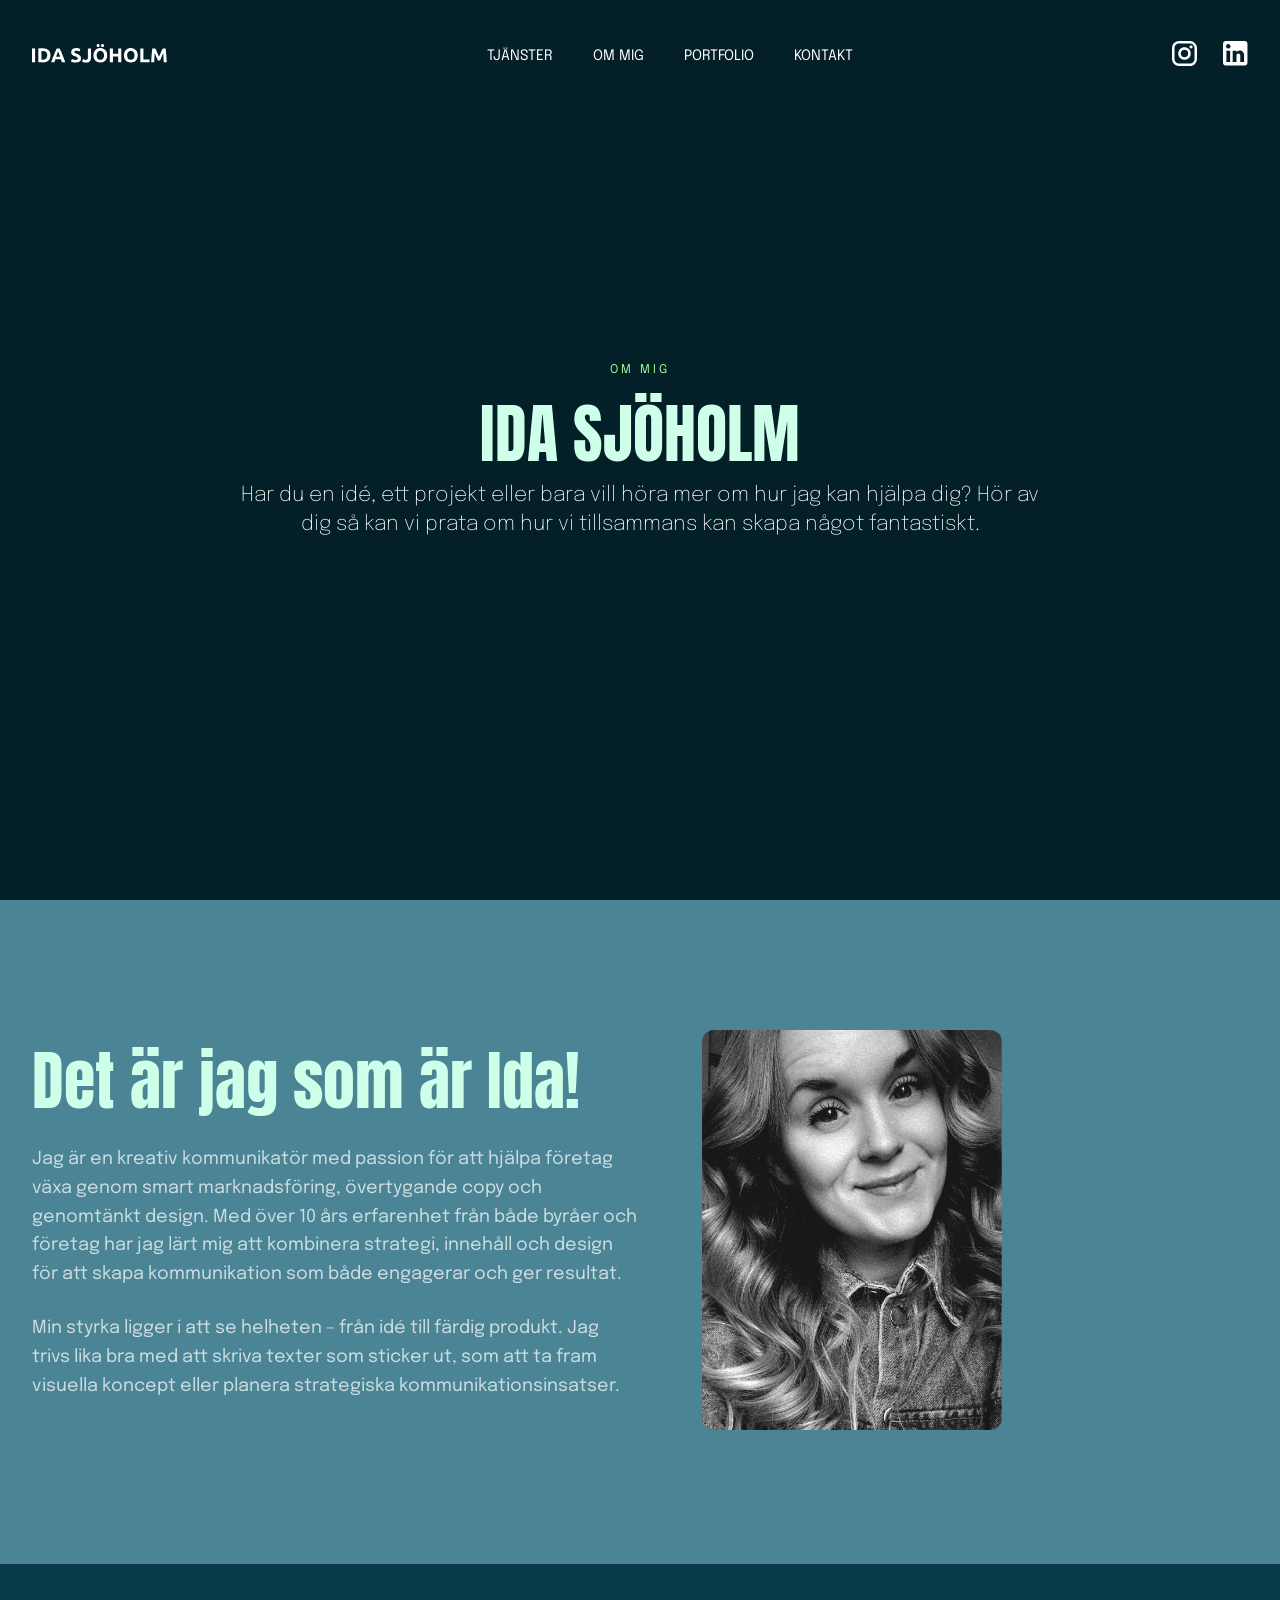
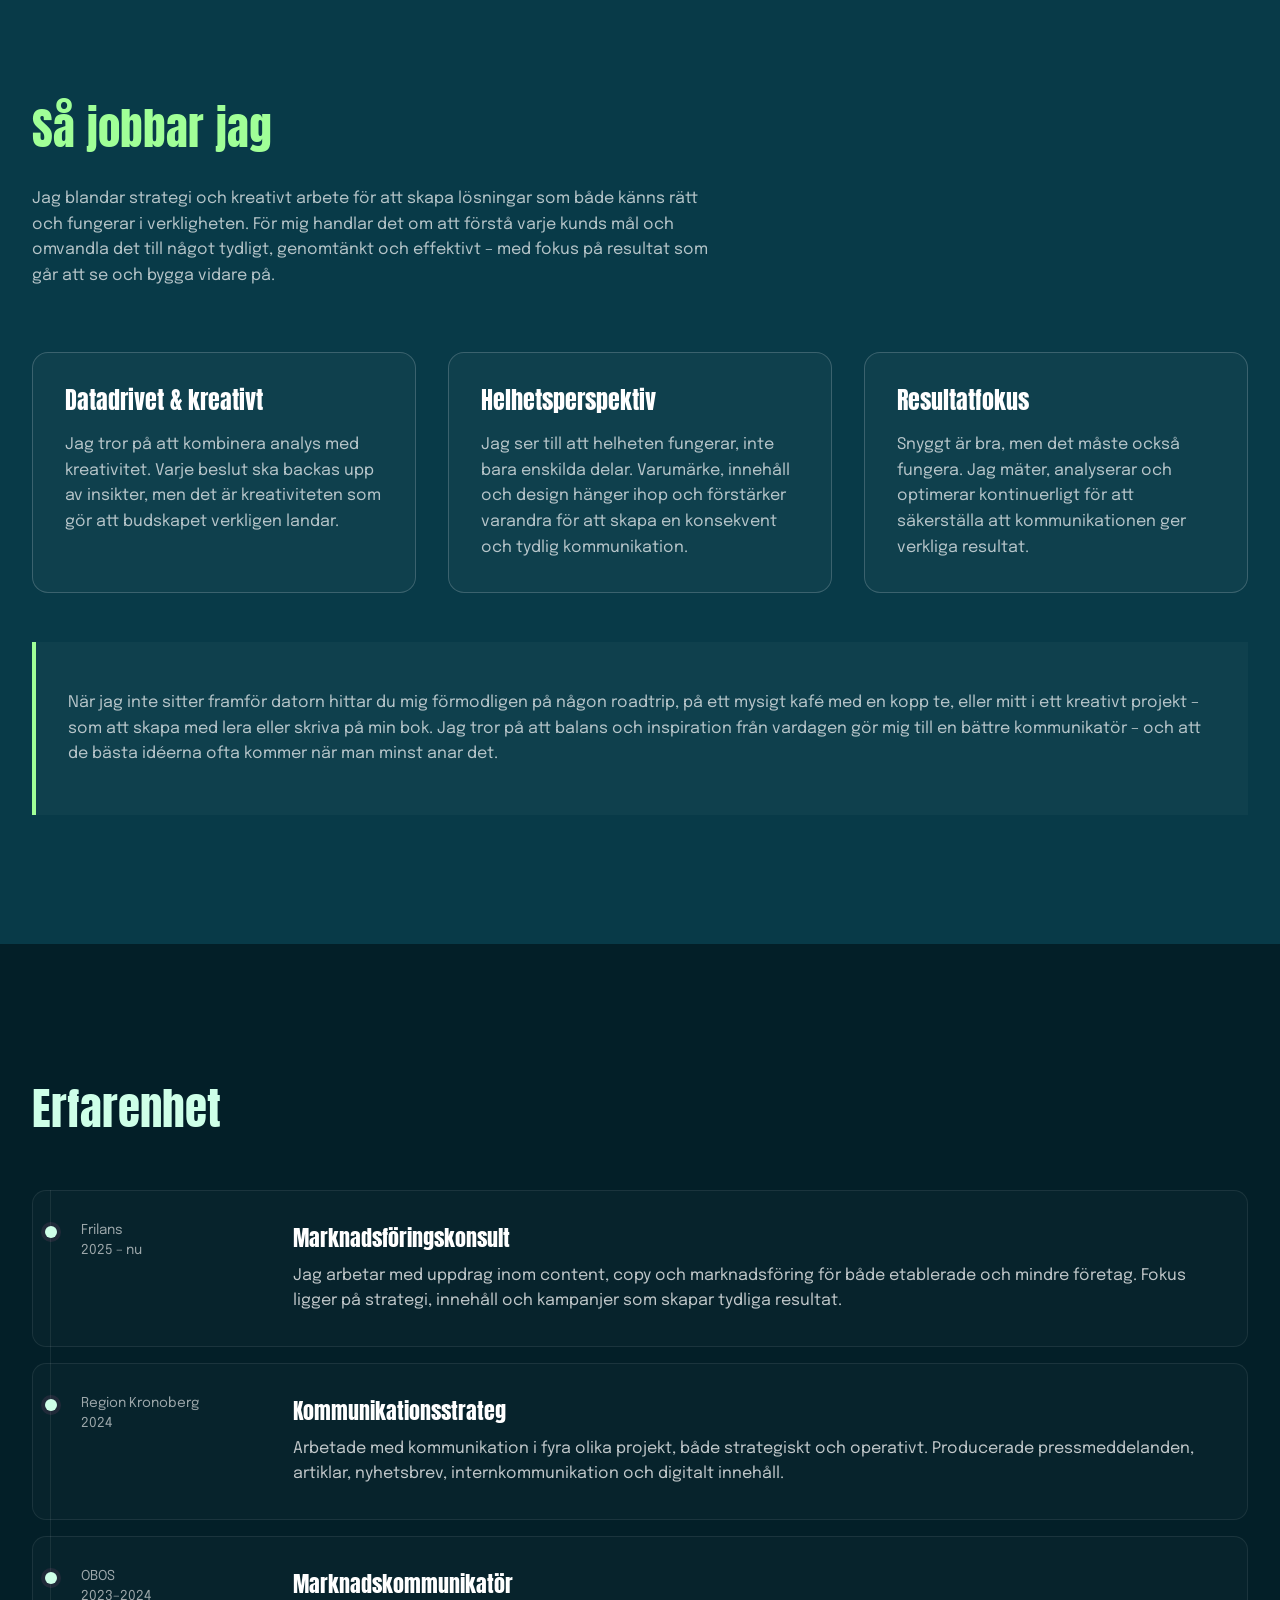
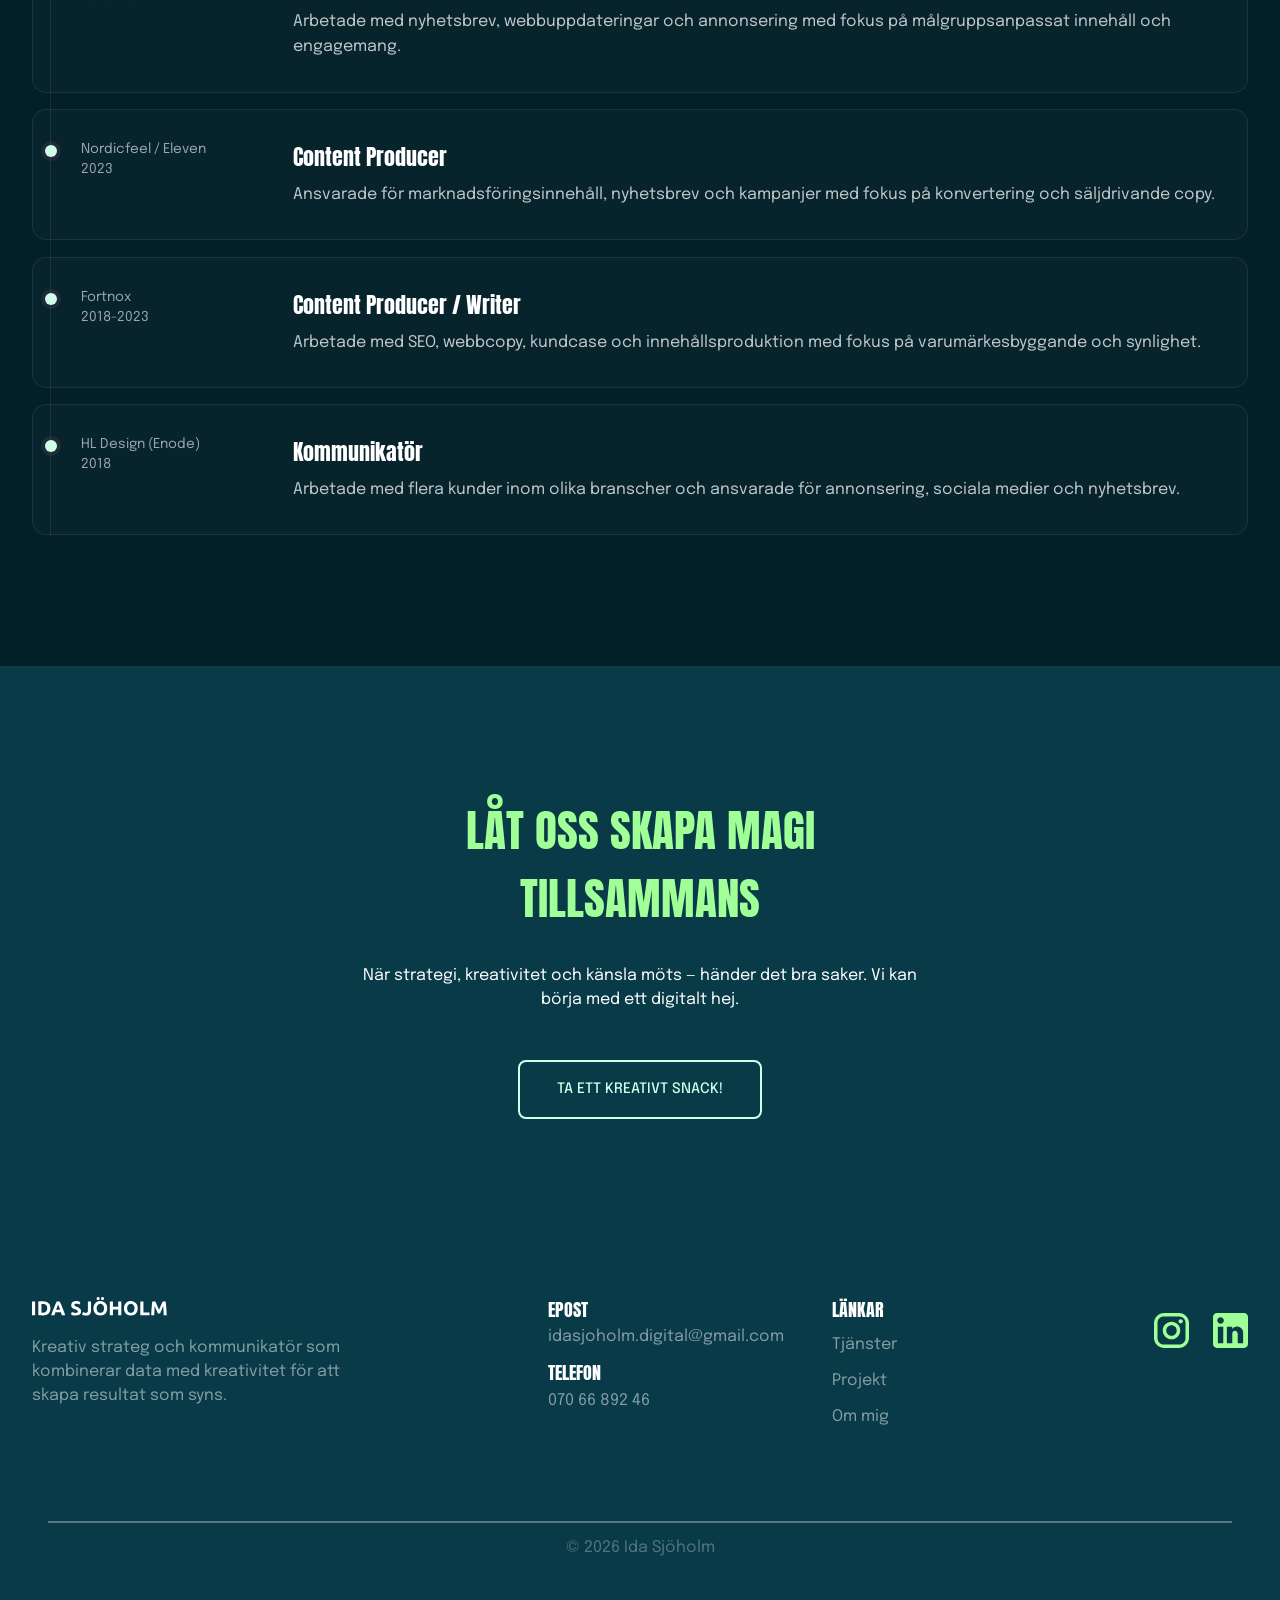
==== commit 46fe4576: "hero undersidor" ====
--- a/about.html
+++ b/about.html
@@ -102,6 +102,28 @@
             </ul>
         </nav>  
 
+        <!-- header services -->
+        <section class="services-header">
+            <div class="services-header__inner">
+
+                <div class="services-header__content">
+                    
+                    <div class="services-header__text">
+                        <h3 >Om mig</h3>
+                        <h1 >Ida Sjöholm</h1>
+                        <p>Har du en idé, ett projekt eller bara vill höra mer om hur jag kan hjälpa dig? Hör av dig så kan vi prata om hur vi tillsammans kan skapa något fantastiskt.</p>
+                    </div>
+
+                    <!-- <div class="about__button">
+                        <a href="" class="button button-line">
+                            <span class="button__text">Kontakta mig nu!</span>
+                        </a>
+                    </div> -->
+
+                </div>
+            
+            </div>
+        </section>
 
         <!-- About -->
         <section class="about">
@@ -111,7 +133,7 @@
 
                     <div class="about__text">
 
-                        <span class="about__eyebrow">Om mig</span>
+                        <!-- <span class="about__eyebrow">Om mig</span> -->
 
                         <h1 class="about__title">
                             Det är jag som är Ida!
--- a/style.css
+++ b/style.css
@@ -187,7 +187,7 @@
 .site-header {
     height: var(--header-height);
     padding: 0;
-    background-color: var(--color-black);
+    background-color: var(--color-super-dark-blue);
     position: fixed;
     top: 0;
     left: 0;
@@ -312,10 +312,11 @@
 
 /* Hero startsite*/
 .hero {
-    background: linear-gradient(193deg, #083A48 42.93%, #4A8495 76.83%);
+    /* background: linear-gradient(193deg, #083A48 42.93%, #4A8495 76.83%); */
+    background: linear-gradient(187deg, #031F28 43.6%, #083A48 74.28%);
     min-height: 100vh;
     padding-top: var(--header-height);
-    padding-bottom: var(--header-height);
+    /* padding-bottom: var(--header-height); */
 }
 
 .hero__inner {
@@ -363,6 +364,10 @@
     justify-content: center;
     text-transform: uppercase;
     letter-spacing: 0.2rem;
+    
+    /* span {
+        color: #e397ff;
+    } */
 
     /* overflow-wrap: normal;
     word-break: normal;
@@ -665,7 +670,9 @@
 @media (max-width: 600px) {
 
     .about-start {
-        padding: 70px 16px;
+        /* padding: 70px 16px; */
+    padding-bottom: 4rem;
+    padding-top: 2rem;
     }
 
     .about-start__stats {
@@ -761,7 +768,6 @@
   color: var(--color-super-dark-blue);
 }
 
-/* Inherit text color */
 .card h2,
 .card p,
 .number,
@@ -769,7 +775,6 @@
   color: inherit;
 }
 
-/* Heading */
 .card h2 {
   font-size: 2rem;
   margin-bottom: 15px;
@@ -777,7 +782,6 @@
   font-weight: lighter;
 }
 
-/* Text */
 .card p {
   margin: 0;
   max-width: 430px;
@@ -785,18 +789,14 @@
   opacity: 0.9;
 }
 
-/* Tag */
 .tag {
   position: absolute;
   top: 20px;
   right: 20px;
-
   font-size: 0.7rem;
   letter-spacing: 1px;
   text-transform: uppercase;
-
   background: rgba(0, 0, 0, 0.1);
-
   padding: 5px 10px;
   border-radius: 3px;
 }
@@ -804,15 +804,12 @@
 /* Large background number */
 .card::after {
   content: "1";
-
   position: absolute;
   right: -10px;
   bottom: -40px;
-
   font-size: 280px;
   font-weight: 700;
   line-height: 1;
-
   opacity: 0.06;
 }
 
@@ -838,7 +835,7 @@
   letter-spacing: 2px;
 }
 
-/* Tablet */
+
 @media (max-width: 1024px) {
   .services__inner {
     grid-template-columns: 1fr;
@@ -857,7 +854,7 @@
 /* Mobile */
 @media (max-width: 600px) {
   .services {
-    padding-block: 2rem;
+    padding-block: 4rem;
   }
 
   .services__inner {
@@ -906,7 +903,6 @@
 }
 
 /* Portfolio startsidan */
-
 .portfolio {
     background: var(--color-super-dark-blue);
     padding-bottom: var(--spacing-section);
@@ -1050,7 +1046,8 @@
 @media (max-width: 768px) {
 
     .portfolio {
-        padding-block: 5rem;
+        padding-top: 2rem;
+        padding-bottom: 4rem;
         text-align: center;
     }
 
@@ -1209,7 +1206,7 @@
 @media (max-width: 900px) {
 
     .quote {
-        padding-block: 6rem;
+        padding-block: 4rem;
     }
     .quote__inner {
         grid-template-columns: 1fr;
@@ -1345,10 +1342,9 @@
   word-break: break-word;
 }
 
-
 @media (max-width: 991px) {
   .help {
-    padding: 6rem 1.5rem;
+    padding: 4rem 1.5rem;
   }
 
   .help__grid {
@@ -1364,21 +1360,16 @@
     box-sizing: border-box;
   }
 
-  .help-card__title {
-  }
 }
 
 @media (max-width: 600px) {
   .help {
-    padding: 6rem 1rem; 
+    padding-block: 4rem; 
   }
 
   .help__top {
     margin-bottom: 32px;
     text-align: center;
-  }
-
-  .help__title {
   }
 
   .help__text {
@@ -1414,7 +1405,7 @@
 
 @media (max-width: 360px) {
   .help {
-    padding: 4rem 1rem;
+    padding-block: 4rem;
   }
 
   .help-card {
@@ -1456,7 +1447,6 @@
 .help-card:hover {
     transform: translateY(-6px);
 }
-
 
 @media (prefers-reduced-motion: reduce) {
     .help__top,
@@ -1468,7 +1458,6 @@
 }
 
 /* Contact startsidan */
-
 .contact {
     background-color: var(--color-black);
     padding-top: var(--spacing-section);
@@ -1519,10 +1508,9 @@
 }
 
 @media (max-width: 900px) {
-
     .contact {
-        padding-top: 6rem;
-        padding-bottom: 6rem;
+        padding-top: 4rem;
+        padding-bottom: 4rem;
     }
 
     .contact__inner {
@@ -1557,7 +1545,6 @@
 }
 
 .footer-branding {
-
     span {
         display: block;
         margin-top: 1rem;
@@ -1589,7 +1576,7 @@
         .contact__email {
             color: var(--color-light);
             font-family: var(--font-family-1);
-            font-size: clamp(0.75rem, 0.3984rem + 0.9375vw, 1.125rem);
+            font-size: 1.1rem;
             font-style: normal;
             font-weight: lighter;
             line-height: 150%;
@@ -1602,7 +1589,7 @@
         .contact__phone {
             color: var(--color-light);
             font-family: var(--font-family-1);
-            font-size: clamp(0.75rem, 0.3984rem + 0.9375vw, 1.125rem);
+            font-size: 1.1rem;
             font-style: normal;
             font-weight: lighter;
             line-height: 150%;
@@ -1618,7 +1605,7 @@
 .footer-menu {
     .footer-menu__title {
         color: var(--color-light);
-        font-size: clamp(0.75rem, 0.3984rem + 0.9375vw, 1.125rem);
+        font-size: 1.1rem;
         font-style: normal;
         font-weight:lighter;
         line-height: 150%;
@@ -1676,7 +1663,6 @@
 }
 
 @media (max-width: 992px) {
-
     .footer__content {
         grid-template-columns: 1fr 1fr;
         gap: 2rem;
@@ -1689,7 +1675,6 @@
 }
 
 @media (max-width: 768px) {
-
     .footer {
         padding-top: 4rem;
         padding-bottom: 2rem;
@@ -1722,14 +1707,13 @@
 }
 
 /* Om mig-sidan */
-
 .about {
     padding-block: var(--spacing-section);
-    background: linear-gradient(187deg, #083A48 43.6%, #4A8495 74.28%);
+    background: var(--color-purple)
 }
 
 .about__inner {
-    margin-top: 50px;
+    /* margin-top: 50px; */
 }
 
 .about__content {
@@ -1758,8 +1742,7 @@
     color: var(--color-blue-light);
     font-size: clamp(2rem, 5vw, 4.3rem);
     line-height:  1.1;
-    font-weight: 600;
-    letter-spacing: -0.05em;
+    font-weight: 550;
     margin-top: 0.5rem;
     margin-bottom: 1.8rem;
 }
@@ -1767,8 +1750,8 @@
 .about__text p {
     color: rgba(255,255,255,0.72);
     font-size: clamp(1rem, 1.4vw, 1.12rem);
-    line-height: 2;
-    margin-bottom: 1.8rem;
+    line-height: 1.6;
+    margin-bottom: 1.6rem;
 }
 
 
@@ -1779,7 +1762,8 @@
 .about__image img {
     border-radius: 0.75rem;
     max-height: 80vh;
-    aspect-ratio: 10 / 14;
+    aspect-ratio: 3 / 4;
+    max-height: 25rem;
 }
 
 
@@ -1800,15 +1784,7 @@
 @media (max-width: 640px) {
 
     .about {
-        padding: 5rem 1.25rem;
-    }
-
-    .about__title {
-        font-size: clamp(2.5rem, 10vw, 4rem);
-    }
-
-    .about__text p {
-        line-height: 1.9;
+        padding: 4rem 1.25rem;
     }
 
 }
@@ -1825,20 +1801,17 @@
 }
 
 .work__title {
-    font-size: clamp(2rem, 5vw, 3.5rem);
+    font-size: clamp(2.2rem, 3.5vw, 3.4rem);
     color: var(--color-pink);
-    font-weight: 700;
+    font-weight: lighter;
     margin: 0 0 1.5rem;
 }
 
 .work__text {
     max-width: 700px;
-
     color: rgba(255,255,255,0.7);
-
-    font-size: 1.05rem;
-    line-height: 1.8;
-
+    font-size: 1rem;
+    line-height: 1.6;
     margin-bottom: 4rem;
 }
 
@@ -1846,26 +1819,18 @@
 .work__cards {
     display: grid;
     grid-template-columns: repeat(3, minmax(0, 1fr));
-
     gap: 2rem;
-
     margin-bottom: 3rem;
-
     align-items: stretch;
 }
 
 .work__card {
     min-width: 0;
-
     padding: 2rem;
-
     border: 1px solid rgba(255,255,255,0.18);
     border-radius: 1rem;
-
     background: rgba(255,255,255,0.03);
-
     overflow: hidden;
-
     transition:
         transform 0.3s ease,
         opacity 0.9s ease,
@@ -1881,41 +1846,33 @@
 .work__card h3 {
     font-size: 1.5rem;
     line-height: 1.3;
-
     margin: 0 0 1rem;
-
     color: var(--color-light);
-
     word-break: break-word;
     overflow-wrap: break-word;
+    font-weight: lighter;
 }
 
 .work__card p {
     color: rgba(255,255,255,0.7);
-
-    line-height: 1.8;
-
+    line-height: 1.6;
     margin: 0;
-
     word-break: break-word;
     overflow-wrap: break-word;
 }
 
 .work__info {
     padding: 2rem;
-
     border-left: 4px solid var(--color-pink);
-
     background: rgba(255,255,255,0.03);
 }
 
 .work__info p {
     color: rgba(255,255,255,0.7);
-    line-height: 2;
+    line-height: 1.6;
 }
 
 @media (max-width: 900px) {
-
     .work__cards {
         grid-template-columns: 1fr;
         max-width: 650px;
@@ -1925,7 +1882,6 @@
 }
 
 @media (max-width: 600px) {
-
     .work {
         padding: 5rem 1rem;
     }
@@ -1966,7 +1922,6 @@
 }
 
 @media (max-width: 390px) {
-
     .work {
         padding: 4rem 0.8rem;
     }
@@ -2041,8 +1996,8 @@
 }
 
 .experience__title {
-    font-size: clamp(2rem, 5vw, 3.5rem);
-    font-weight: 700;
+    font-size: clamp(2.2rem, 3.5vw, 3.4rem);
+    font-weight: lighter;
     margin: 0 0 3rem;
     color: var(--color-blue-light);
 
@@ -2095,14 +2050,10 @@
     position: absolute;
     left: 12px;
     top: 2.2rem;
-
     width: 12px;
     height: 12px;
-
     border-radius: 50%;
-
     background: var(--color-blue-light);
-
     box-shadow: 0 0 0 4px rgba(255,105,180,0.1);
 }
 
@@ -2118,20 +2069,16 @@
     content: "";
     position: absolute;
     inset: 0;
-
     border-radius: 14px;
     pointer-events: none;
-
     border: 1px solid rgba(255,255,255,0.18);
     opacity: 0;
-
     transition: opacity 0.35s ease;
 }
 
 .experience-card:hover::after {
     opacity: 1;
 }
-
 
 .experience-card__meta {
     display: flex;
@@ -2150,21 +2097,18 @@
 
 .experience-card__content h3 {
     margin: 0 0 0.6rem;
-
     font-size: 1.4rem;
     line-height: 1.35;
-
     color: var(--color-light);
-
     min-width: 0;
     word-break: break-word;
     overflow-wrap: break-word;
+    font-weight: lighter;
 }
 
 .experience-card__content p {
     margin: 0;
-
-    line-height: 1.8;
+    line-height: 1.6;
     color: rgba(255,255,255,0.75);
     min-width: 0;
     word-break: break-word;
@@ -2207,7 +2151,6 @@
 }
 
 @media (max-width: 800px) {
-
     .experience-card {
         grid-template-columns: 1fr;
         gap: 1rem;
@@ -2229,7 +2172,6 @@
 }
 
 @media (max-width: 600px) {
-
     .experience {
         padding-top: 4rem;
         padding-bottom: 5rem;
@@ -2267,7 +2209,6 @@
 }
 
 @media (max-width: 390px) {
-
     .experience-card {
         padding: 1rem;
     }
@@ -2287,65 +2228,68 @@
 }
 
 
-
 /* Tjänstesidan */
-    .services-header {
-        background-color: var(--color-black);
-        padding-block: var(--spacing-section);
-        margin: 0;
-    }
-
-    .services-header__inner {
-        margin-top: 50px;
-    }
-
-    .services-header__content {
-
-    }
-
-    .services-header__text {
-        h3 {
-            color: var(--color-pink);
-            font-family: var(--font-family-2);
-            font-size: 0.75rem;
-            font-style: normal;
-            line-height: 1.21875rem;
-            letter-spacing: 0.25em;
-            text-transform: uppercase;
-            margin-top: 0;
-            margin-bottom: 0.5rem;
-            font-weight: 400;
-
-        }
+
+/* Heder till alla undersidorna */
+.services-header {
+    background-color: var(--color-super-dark-blue);
+    margin: 0;
+    min-height: 100dvh;
+    display: flex;
+    align-items: center;
+}
+
+.services-header__inner {
+    width: 100%;
+    display: flex;
+    justify-content: center;
+}
+
+.services-header__content {
+    /* margin-top: var(--header-height); */
+    text-align: center;
+}
+
+.services-header__text {
 
         h1 {
-            margin: 0;
-            color: var(--color-light);
-            font-family: var(--font-family-1);
-            font-size: clamp(2rem, 5vw, 4.3rem);
-            font-style: normal;
-            font-weight: 600;
-            line-height: 1.2;
-            max-width: 68rem;
-            color: var(--color-blue-light);
-        }
-
-        p {
-            color: var(--color-grey);
-            font-family: var(--font-family-2);
-            max-width: 50rem;
-            font-size: clamp(1rem, 2.5vw, 1.3rem);
-            font-style: normal;
-            font-weight: 400;
-            line-height: 1.6;
-            margin-bottom: 0;
-            margin-top: 0.5rem;
-        }
-    }
-
+        margin: 0 auto;
+        color: var(--color-blue-light);
+        font-family: var(--font-family-1);
+        font-size: clamp(2rem, 5vw, 4.3rem);
+        font-weight: 500;
+        line-height: 1.2;
+        max-width: 65rem;
+        text-transform: uppercase;
+    }
+
+    h3 {
+        color: var(--color-pink);
+        font-family: var(--font-family-2);
+        font-size: 0.75rem;
+        line-height: 1.21875rem;
+        letter-spacing: 0.25em;
+        text-transform: uppercase;
+        margin-top: 0;
+        margin-bottom: 1rem;
+        font-weight: 400;
+    }
+
+    p {
+        color: var(--color-light);
+        font-family: var(--font-family-2);
+        max-width: 50rem;
+        font-size: clamp(1rem, 2.5vw, 1.3rem);
+        font-weight: 200;
+        line-height: 1.4;
+        margin: 0.5rem auto 0;
+    }
+}
+
+/* Serviceundersidan */
 .services-site {
     width: 100%;
-    background: var(--color-super-dark-blue);
+    background: var(--color-blue-medium);
     position: relative;
     overflow: hidden;
 }
@@ -2362,21 +2306,26 @@
     align-items: center;
     position: relative;
     overflow: hidden;
+
     transform: translate3d(0, 0, 0);
     backface-visibility: hidden;
     isolation: isolate;
 }
 
+/* Mörk sektion */
+
 .service-block--dark {
-    background: var(--color-super-dark-blue);
+    background: var(--color-blue-medium);
     color: var(--color-light);
     position: relative;
     width: 100%;
     min-height: 100%;
 }
 
+/* Ljus sektion */
+
 .service-block--light {
-    background: var(--color-blue-medium);
+    background: var(--color-super-dark-blue);
     color: var(--color-light);
     position: relative;
     width: 100%;
@@ -2402,7 +2351,7 @@
     position: relative;
     font-size: clamp(2rem, 4vw, 3rem);
     line-height: 1.05;
-    font-weight: 700;
+    font-weight: lighter;
     margin-bottom: 0.5rem;
     margin-top: 0.8rem;
     color: var(--color-light);
@@ -2429,17 +2378,19 @@
 
 .service-block__text {
     font-size: 1rem;
-    line-height: 2;
+    line-height: 1.8;
     color: rgba(255,255,255,0.72);
     max-width: 640px;
 }
 
+/* Kort */
 
 .service-card {
     background: rgba(255,255,255,0.06);
     border: 1px solid rgba(255,255,255,0.08);
     border-radius: 16px;
     padding: 42px;
+    backdrop-filter: blur(10px);
 }
 
 .service-card__title {
@@ -2459,6 +2410,8 @@
     padding: 0;
 }
 
+/* LISTA */
+
 .service-card li {
     display: flex;
     align-items: center;
@@ -2468,57 +2421,60 @@
     color: rgba(255,255,255,0.88);
 }
 
+/* IKON-CIRKEL */
+
 .service-card__icon {
     width: 22px;
     height: 22px;
     min-width: 22px;
+    min-height: 22px;
     border-radius: 50%;
-    display: flex;
+    background: var(--color-pink);
+    display: inline-flex;
     align-items: center;
     justify-content: center;
-}
-
+
+    flex-shrink: 0;
+    overflow: hidden;
+
+    position: relative;
+}
 .service-card__icon svg {
     width: 12px;
     height: 9px;
-}
-
-/* MÖRKA BLOCK = grön cirkel + svart bock */
+
+    display: block;
+    overflow: visible;
+
+    flex-shrink: 0;
+}
+
+/* Mörka block */
 
 .service-block--dark .service-card__icon {
     background: var(--color-pink);
 }
 
-/* LJUSA BLOCK = mörkblå cirkel + vit bock */
+/* Ljusa block */
 
 .service-block--light .service-card__icon {
-    background: var(--color-super-dark-blue);
-}
-
-/* MÖRKA BLOCK */
-
-/* .service-block--dark .service-card__title {
-    color: var(--color-pink);
-} */
-
-/* LJUSA BLOCK */
-
-/* .service-block--light .service-card__title {
-    color: var(--color-super-dark-blue);
-} */
-
-/* .service-block--light .service-block__eyebrow {
-    color: var(--color-super-dark-blue);
-} */
-
+    background: var(--color-pink);
+}
+
+/* RESPONSIVE */
 
 @media (max-width: 980px) {
+
+     .services-header {
+        text-align: center;
+        padding: 4rem 3rem;;
+    }
 
     .service-block {
         grid-template-columns: 1fr;
         gap: 50px;
         padding: 90px 24px;
-        justify-items: center; /* centrerar grid-innehåll */
+        justify-items: center;
     }
 
     .service-block__header {
@@ -2540,8 +2496,8 @@
 @media (max-width: 700px) {
 
     .services-header {
-        padding-block: 5rem;
         text-align: center;
+        padding: 4rem 2rem;;
     }
 
     .service-block {
@@ -2549,9 +2505,9 @@
         justify-items: center;
     }
 
-    .service-block__title {
+    /* .service-block__title {
         font-size: clamp(2rem, 7vw, 3rem);
-    }
+    } */
 
     .service-block__lead {
         font-size: 1rem;
@@ -2568,9 +2524,11 @@
     }
 }
 
-
 @media (max-width: 360px) {
 
+    /* .services-header {
+        padding: 4rem 1.25rem;;
+    } */
     .service-block {
         padding: 60px 16px;
     }
@@ -2589,7 +2547,7 @@
     }
 }
 
-/* Animation på tjänsterna */
+/* Animation */
 
 .service-block {
     opacity: 0;
@@ -2598,12 +2556,10 @@
     will-change: transform, opacity;
 }
 
-/* När sektionen är synlig */
 .service-block.is-visible {
     opacity: 1;
     transform: translateY(0);
 }
-
 
 .service-block__content,
 .service-card {
@@ -2611,7 +2567,6 @@
     transform: translateY(30px);
     transition: opacity 0.8s ease, transform 0.8s ease;
 }
-
 
 .service-block.is-visible .service-block__content {
     opacity: 1;
@@ -2663,13 +2618,10 @@
     border: 1px solid rgba(255,255,255,0.07);
     border-radius: 10px;
     padding: 2rem 1.6rem;
-
     position: relative;
     overflow: hidden;
-
     opacity: 0;
     transform: translateY(50px);
-
     transition:
         transform 1s cubic-bezier(0.22, 1, 0.36, 1),
         opacity 1s ease,
@@ -2703,7 +2655,7 @@
     color: var(--color-purple);
     font-size: clamp(2rem, 6vw, 3.5rem);
     line-height: 1.05;
-    font-weight: 600;
+    font-weight: lighter;
     max-width: 60rem;
     margin: 0 0 1rem 0;
 }
@@ -2711,7 +2663,7 @@
 .collaboration__intro p {
     color: rgba(255,255,255,0.58);
     font-size: clamp(1rem, 1.2vw, 1.15rem);
-    line-height: 1.8;
+    line-height: 1.6;
     max-width: 40rem;
     margin-top: 0;
     margin-bottom: 2rem;
@@ -2729,7 +2681,7 @@
 .collaboration-card p {
     color: rgba(255,255,255,0.5);
     font-size: 0.95rem;
-    line-height: 1.8;
+    line-height: 1.6;
     margin-bottom: 1.8rem;
 }
 
@@ -2836,7 +2788,7 @@
 
 
 
-/* projektsidan */
+/* Projektsidan */
 .project-site {
   width: 100%;
 }
@@ -2846,11 +2798,11 @@
 }
 
 .project-card:nth-child(odd) {
+  background: var(--color-blue-medium);
+}
+
+.project-card:nth-child(even) {
   background: var(--color-super-dark-blue);
-}
-
-.project-card:nth-child(even) {
-  background: var(--color-blue-medium);
 }
 
 .project-card__container {
@@ -2861,7 +2813,6 @@
   grid-template-columns: 1fr 1fr;
   gap: 5rem;
   align-items: center;
-
   opacity: 0;
   transform: translateY(70px);
   transition:
@@ -2882,7 +2833,6 @@
 .project-card__image {
   border-radius: 16px;
   overflow: hidden;
-
   opacity: 0;
   transform: translateY(30px);
   transition: all 0.9s ease;
@@ -2895,7 +2845,6 @@
 }
 
 /* content animation */
-
 .project-card__content {
   opacity: 0;
   transform: translateY(30px);
@@ -2935,12 +2884,13 @@
   color: var(--color-light);
   font-size: clamp(2rem, 4vw, 3.4rem);
   line-height: 1.1;
+  font-weight: lighter;
 }
 
 .project-card__description {
   margin-bottom: 2rem;
   color: var(--color-light);
-  line-height: 1.8;
+  line-height: 1.6;
 }
 
 .project-card__list {
@@ -2969,7 +2919,6 @@
 
 
 @media (max-width: 950px) {
-
   .project-card__container {
     grid-template-columns: 1fr;
     gap: 3rem;
@@ -3042,7 +2991,7 @@
 /* Form */
 
 .contact-form {
-    background: var(--color-super-dark-blue);
+    background: var(--color-blue-medium);
     padding-block: var(--spacing-section);
 }
 
@@ -3056,8 +3005,9 @@
     margin-top: 0;
     margin-bottom: 1rem;
     color: var(--color-pink);
-    font-size: clamp(2rem, 6vw, 3.5rem);
+    font-size: clamp(2.2rem, 3.5vw, 3.4rem);
     line-height: 1.1;
+    font-weight: lighter;
 }
 
 .contact-info > p {
@@ -3111,8 +3061,8 @@
 .info-item p {
     margin: 0;
     color: var(--color-light);
-    font-size: 1.05rem;
-    line-height: 1.5;
+    font-size: 1.rem;
+    line-height: 1.4;
     font-family: var(--font-family-2);
 }
 
@@ -3126,9 +3076,9 @@
 .contact-form-box h3 {
     margin-bottom: 2rem;
     color: var(--color-light);
-    font-size: clamp(1.5rem, 3vw, 2.2rem);
+    font-size: clamp(1.5rem, 3vw, 2rem);
     line-height: 1.1;
-    font-weight: 500;
+    font-weight: lighter;
 }
 
 .contact-form-box form {
@@ -3204,7 +3154,6 @@
 
 
 @media (max-width: 900px) {
-
     .contact-form {
         padding: 5rem 0;
     }
@@ -3216,9 +3165,8 @@
 }
 
 @media (max-width: 600px) {
-
     .contact-form {
-        padding: 4rem 0;
+        padding: 4rem 0; 
     }
 
     .contact-form__inner {
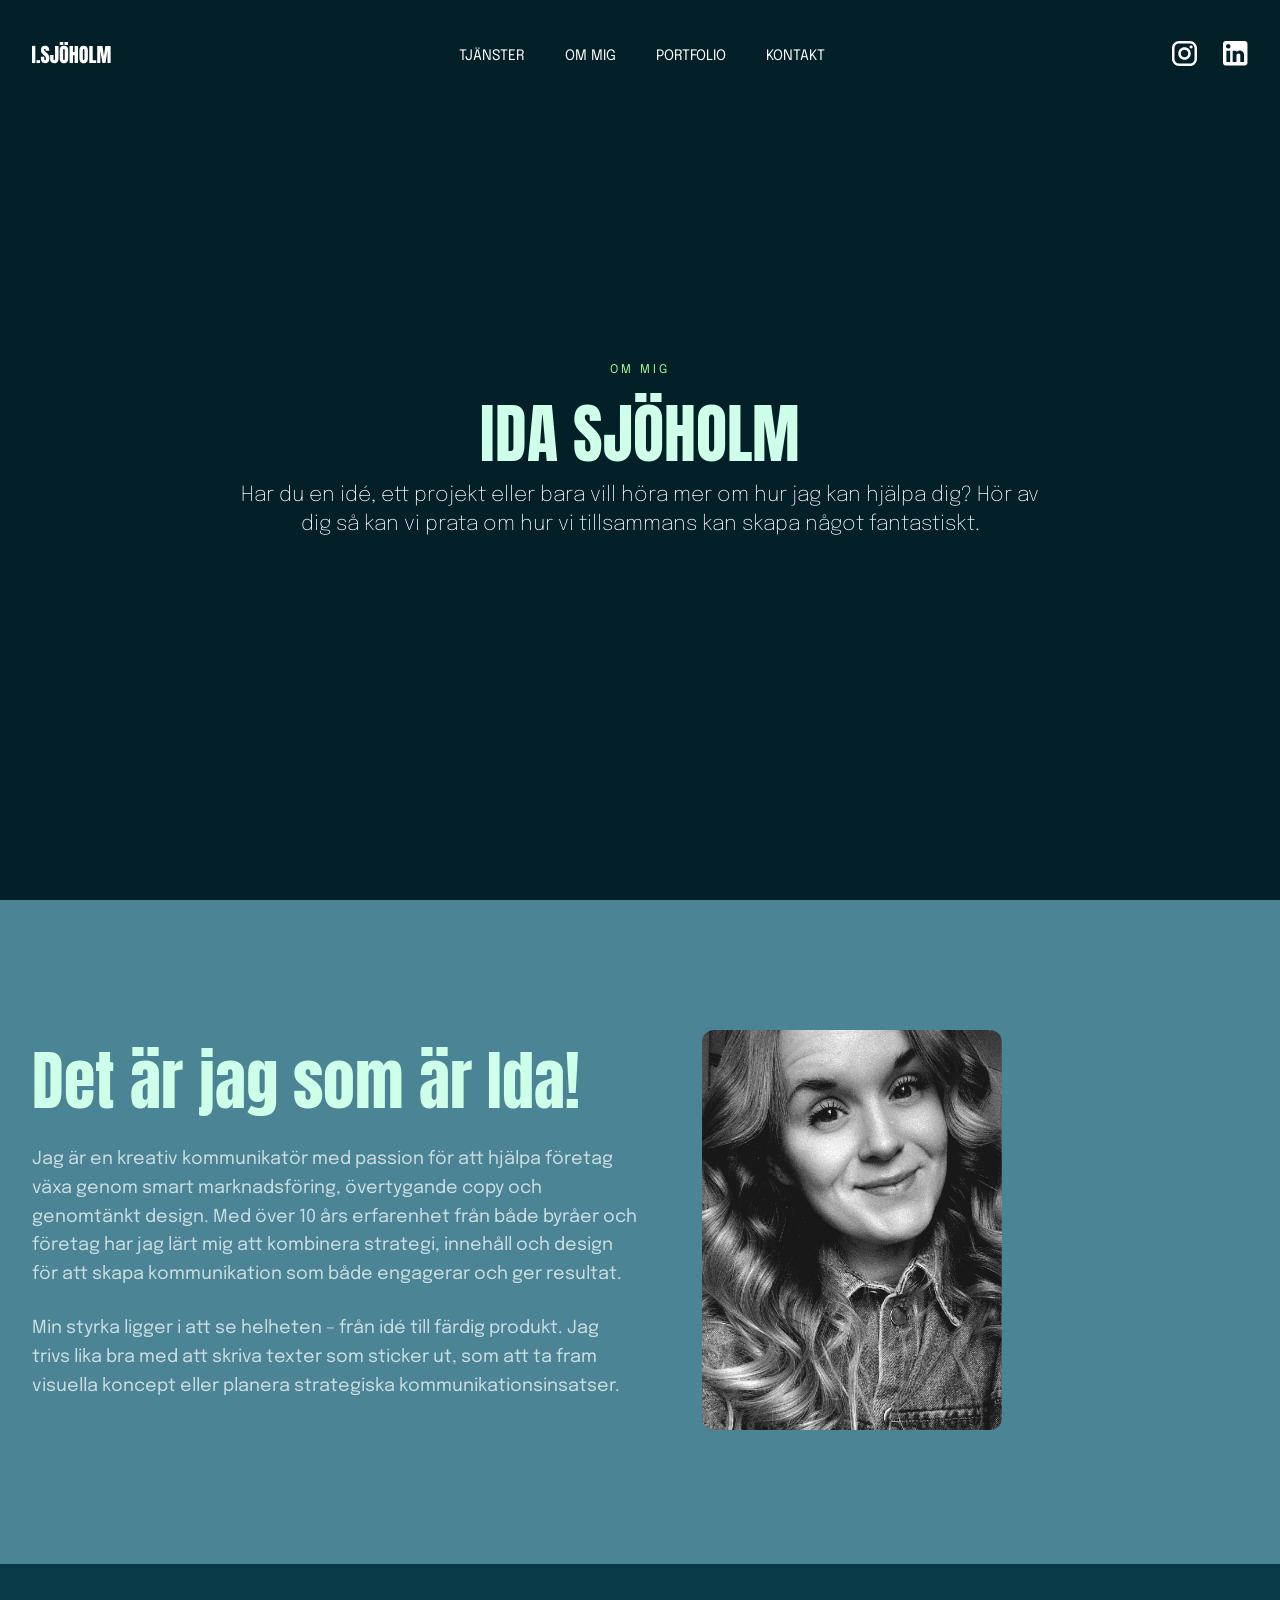
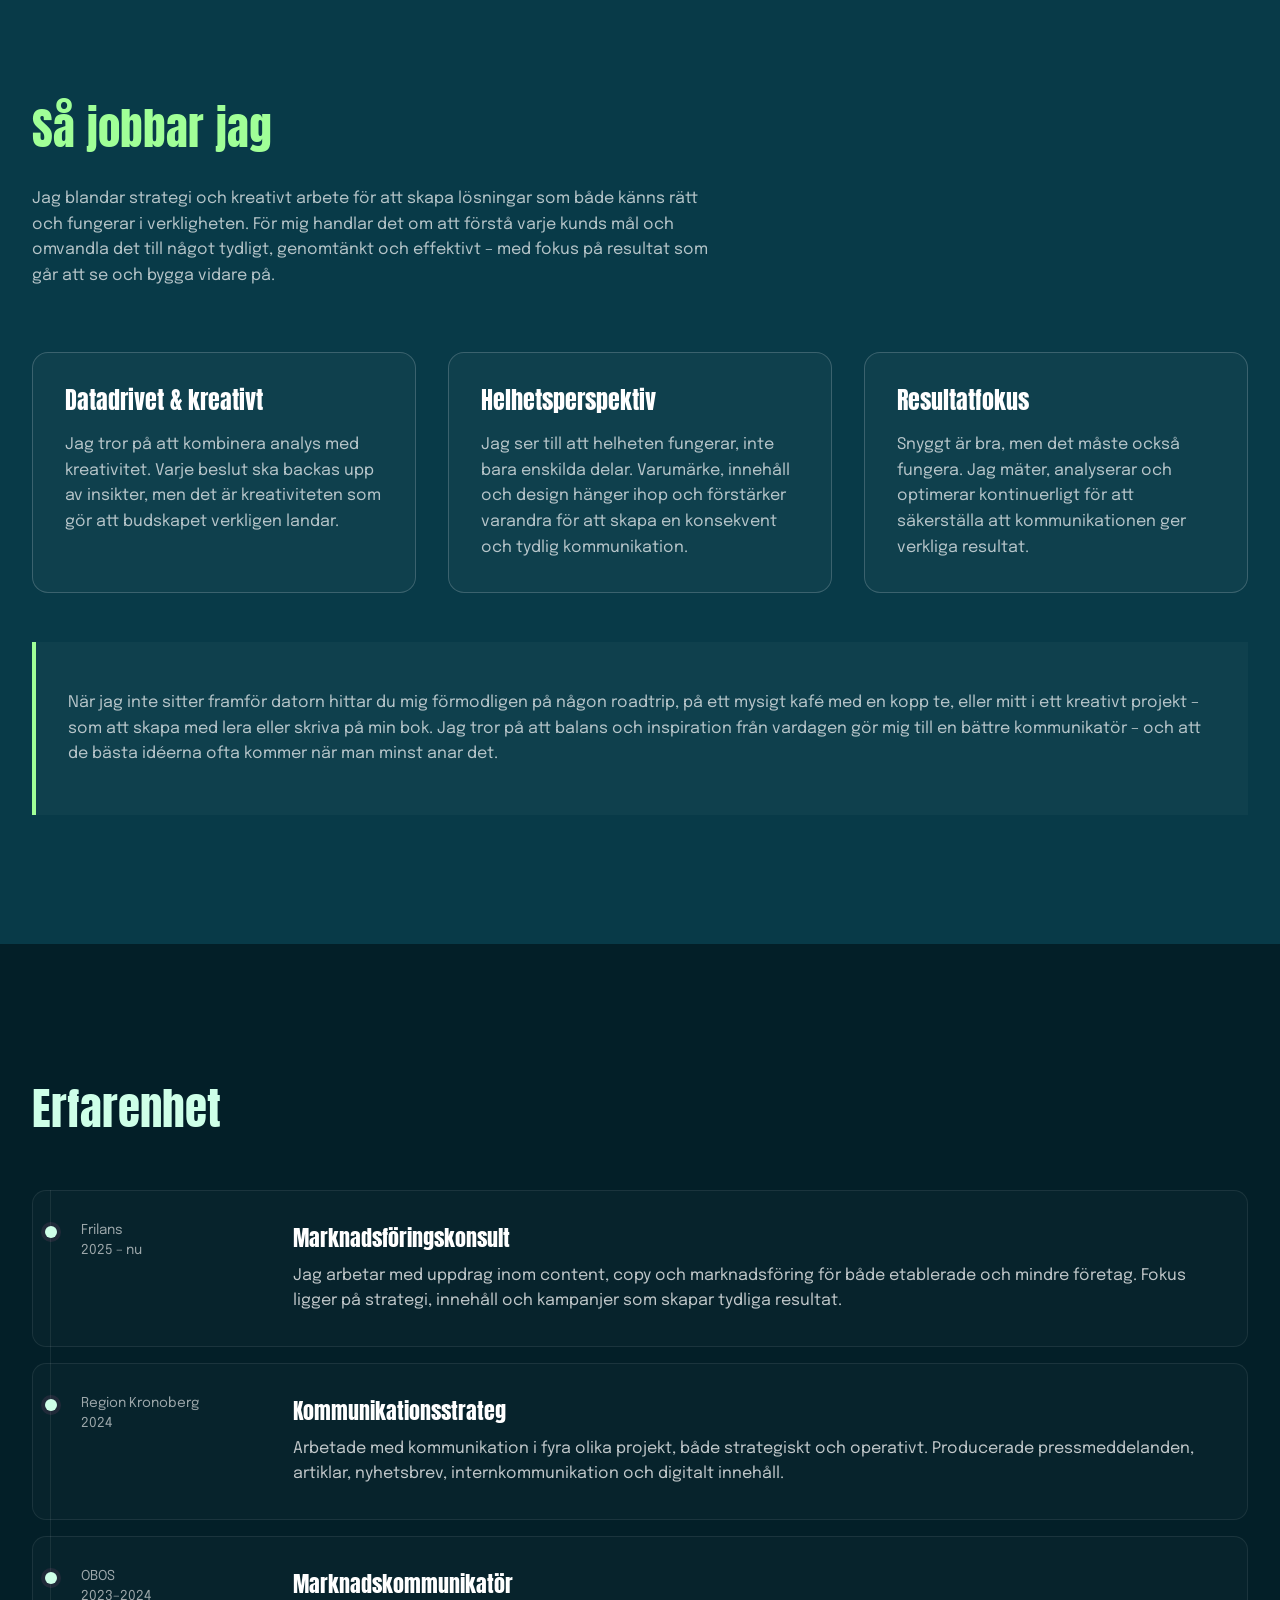
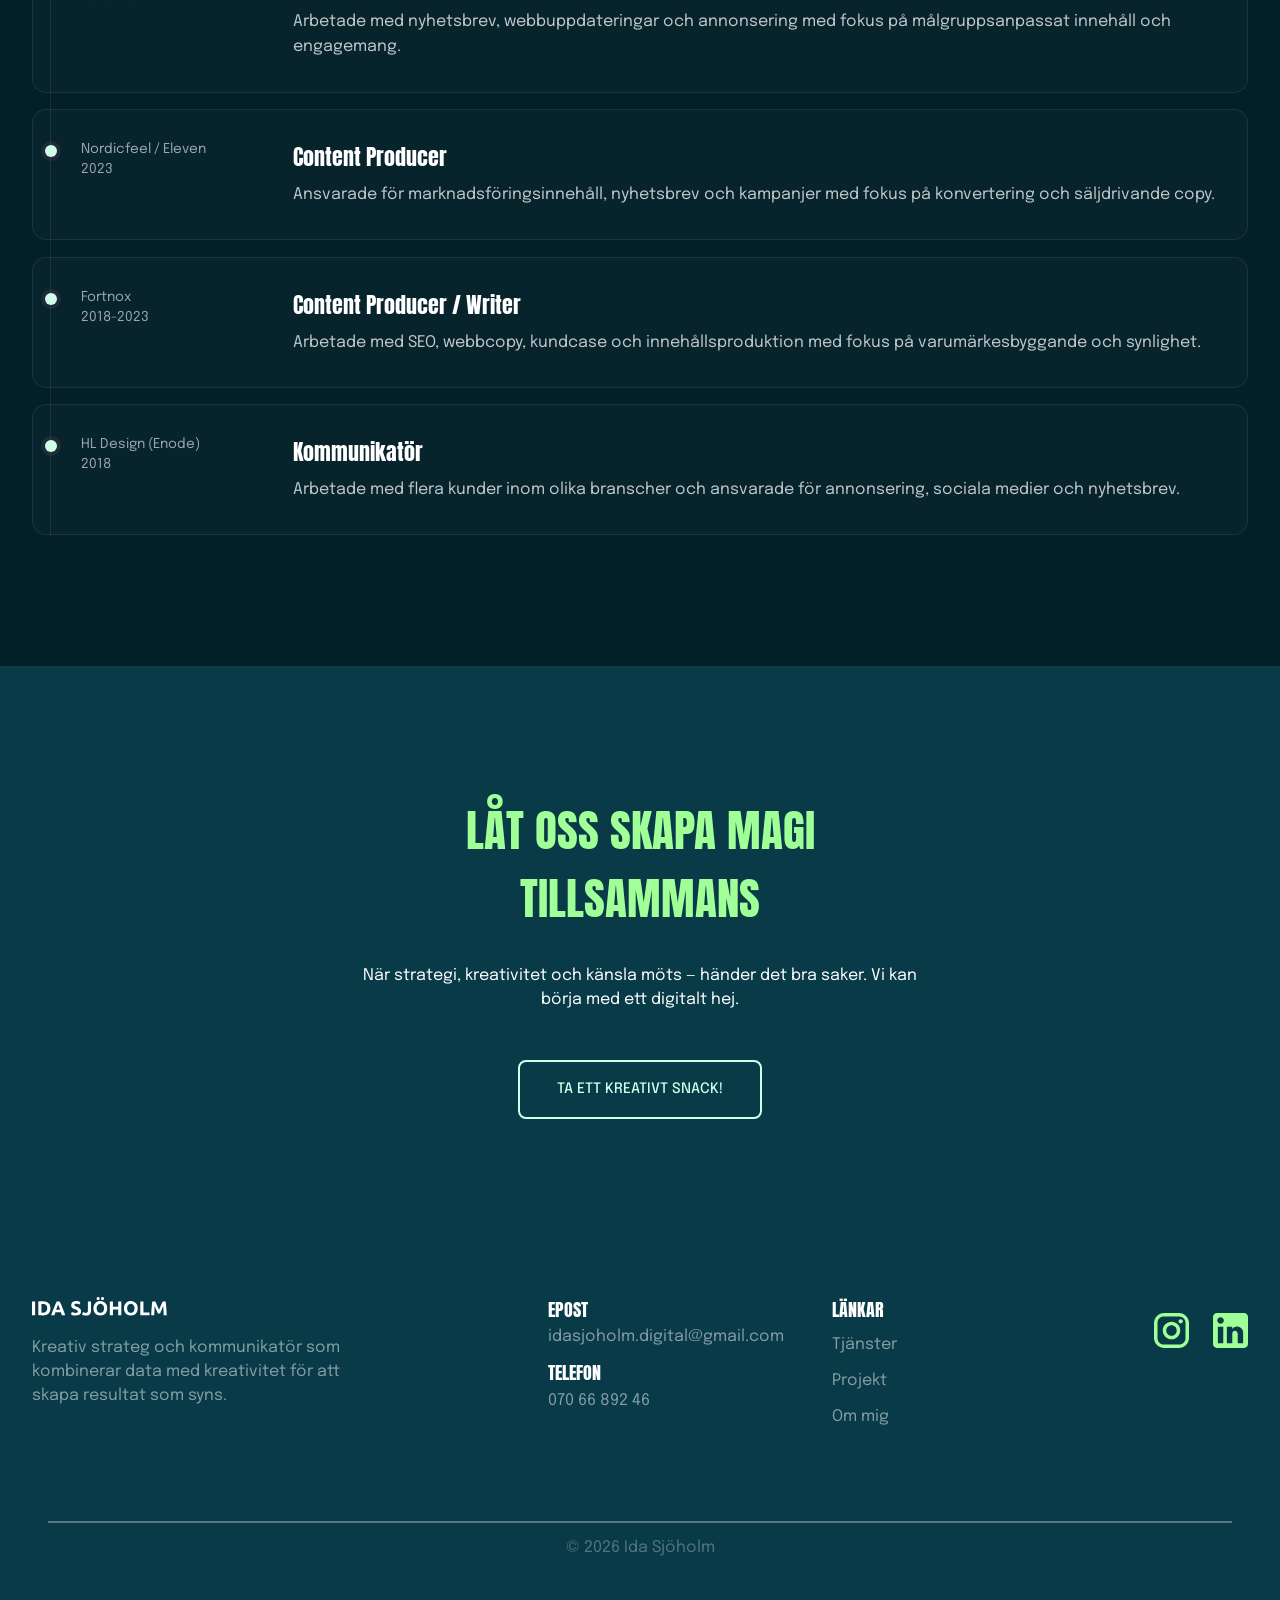
==== commit 5c3a8c14: "logo" ====
--- a/about.html
+++ b/about.html
@@ -38,17 +38,16 @@
 
                 <!-- Logga -->
                 <a href="index.html" class="branding">
-                     <svg width="135" height="19" viewBox="0 0 135 19" fill="none" xmlns="http://www.w3.org/2000/svg">
-                        <path d="M119.19 18.26C119.244 17.1667 119.304 16.0067 119.37 14.78C119.45 13.54 119.537 12.3 119.63 11.06C119.724 9.80668 119.824 8.61334 119.93 7.48001C120.037 6.33334 120.157 5.30668 120.29 4.40001H123.27C123.51 4.84001 123.784 5.38668 124.09 6.04001C124.397 6.68001 124.717 7.38001 125.05 8.14001C125.397 8.90001 125.737 9.67334 126.07 10.46C126.417 11.2333 126.737 11.9667 127.03 12.66C127.324 11.9667 127.637 11.2333 127.97 10.46C128.317 9.67334 128.657 8.90001 128.99 8.14001C129.337 7.38001 129.664 6.68001 129.97 6.04001C130.277 5.38668 130.55 4.84001 130.79 4.40001H133.63C133.764 5.30668 133.884 6.33334 133.99 7.48001C134.097 8.61334 134.197 9.80668 134.29 11.06C134.384 12.3 134.464 13.54 134.53 14.78C134.61 16.0067 134.677 17.1667 134.73 18.26H131.69C131.664 17.3533 131.63 16.4 131.59 15.4C131.55 14.3867 131.504 13.3467 131.45 12.28C131.397 11.2 131.324 10.1267 131.23 9.06001C131.044 9.51334 130.837 10 130.61 10.52C130.384 11.04 130.15 11.58 129.91 12.14C129.67 12.6867 129.437 13.2267 129.21 13.76C128.984 14.2933 128.77 14.8 128.57 15.28C128.37 15.7467 128.197 16.1533 128.05 16.5H125.87C125.724 16.1533 125.55 15.7467 125.35 15.28C125.15 14.8 124.937 14.2933 124.71 13.76C124.484 13.2267 124.25 12.6867 124.01 12.14C123.77 11.58 123.537 11.04 123.31 10.52C123.084 10 122.877 9.51334 122.69 9.06001C122.61 10.1267 122.537 11.2 122.47 12.28C122.417 13.3467 122.37 14.3867 122.33 15.4C122.29 16.4 122.257 17.3533 122.23 18.26H119.19Z" fill="#fff"/>
-                        <path d="M108.32 18.26V4.40001H111.44V15.58H117.58V18.26H108.32Z" fill="#fff"/>
-                        <path d="M98.8199 18.54C97.5533 18.54 96.3933 18.2667 95.3399 17.72C94.2999 17.1734 93.4666 16.3667 92.8399 15.3C92.2266 14.22 91.9199 12.8934 91.9199 11.32C91.9199 10.1334 92.0999 9.09335 92.4599 8.20002C92.8333 7.29335 93.3399 6.53335 93.9799 5.92002C94.6333 5.30668 95.3733 4.84668 96.1999 4.54002C97.0266 4.23335 97.8999 4.08002 98.8199 4.08002C100.087 4.08002 101.24 4.35335 102.28 4.90002C103.333 5.44668 104.167 6.26002 104.78 7.34002C105.407 8.40668 105.72 9.73335 105.72 11.32C105.72 12.8934 105.413 14.22 104.8 15.3C104.2 16.3667 103.38 17.1734 102.34 17.72C101.3 18.2667 100.127 18.54 98.8199 18.54ZM98.8199 15.8C99.5933 15.8 100.253 15.6134 100.8 15.24C101.347 14.8667 101.767 14.3467 102.06 13.68C102.353 13 102.5 12.2134 102.5 11.32C102.5 10.4134 102.353 9.62668 102.06 8.96002C101.767 8.28002 101.347 7.75335 100.8 7.38002C100.253 7.00668 99.5933 6.82002 98.8199 6.82002C98.0466 6.82002 97.3866 7.01335 96.8399 7.40002C96.2933 7.77335 95.8733 8.30002 95.5799 8.98002C95.2866 9.64668 95.1399 10.4267 95.1399 11.32C95.1399 12.2134 95.2866 13 95.5799 13.68C95.8733 14.3467 96.2933 14.8667 96.8399 15.24C97.3866 15.6134 98.0466 15.8 98.8199 15.8Z" fill="#fff"/>
-                        <path d="M77.832 18.26V4.40001H80.952V9.70001H86.192V4.40001H89.312V18.26H86.192V12.38H80.952V18.26H77.832Z" fill="#fff"/>
-                        <path d="M68.3316 18.54C67.065 18.54 65.905 18.2667 64.8516 17.72C63.8116 17.1733 62.9783 16.3667 62.3516 15.3C61.7383 14.22 61.4316 12.8933 61.4316 11.32C61.4316 10.1333 61.6116 9.09333 61.9716 8.2C62.345 7.29333 62.8516 6.53333 63.4916 5.92C64.145 5.30667 64.885 4.84667 65.7116 4.54C66.5383 4.23333 67.4116 4.08 68.3316 4.08C69.5983 4.08 70.7516 4.35333 71.7916 4.9C72.845 5.44667 73.6783 6.26 74.2916 7.34C74.9183 8.40667 75.2316 9.73333 75.2316 11.32C75.2316 12.8933 74.925 14.22 74.3116 15.3C73.7116 16.3667 72.8916 17.1733 71.8516 17.72C70.8116 18.2667 69.6383 18.54 68.3316 18.54ZM68.3316 15.8C69.105 15.8 69.765 15.6133 70.3116 15.24C70.8583 14.8667 71.2783 14.3467 71.5716 13.68C71.865 13 72.0116 12.2133 72.0116 11.32C72.0116 10.4133 71.865 9.62667 71.5716 8.96C71.2783 8.28 70.8583 7.75333 70.3116 7.38C69.765 7.00667 69.105 6.82 68.3316 6.82C67.5583 6.82 66.8983 7.01333 66.3516 7.4C65.805 7.77333 65.385 8.3 65.0916 8.98C64.7983 9.64667 64.6516 10.4267 64.6516 11.32C64.6516 12.2133 64.7983 13 65.0916 13.68C65.385 14.3467 65.805 14.8667 66.3516 15.24C66.8983 15.6133 67.5583 15.8 68.3316 15.8ZM70.5516 3.04C70.1383 3.04 69.7783 2.90667 69.4716 2.64C69.165 2.36 69.0116 1.98667 69.0116 1.52C69.0116 1.05333 69.165 0.686667 69.4716 0.420001C69.7783 0.14 70.1383 0 70.5516 0C70.965 0 71.325 0.14 71.6316 0.420001C71.9383 0.686667 72.0916 1.05333 72.0916 1.52C72.0916 1.98667 71.9383 2.36 71.6316 2.64C71.325 2.90667 70.965 3.04 70.5516 3.04ZM66.1116 3.04C65.6983 3.04 65.3383 2.90667 65.0316 2.64C64.725 2.36 64.5716 1.98667 64.5716 1.52C64.5716 1.05333 64.725 0.686667 65.0316 0.420001C65.3383 0.14 65.6983 0 66.1116 0C66.525 0 66.885 0.14 67.1916 0.420001C67.4983 0.686667 67.6516 1.05333 67.6516 1.52C67.6516 1.98667 67.4983 2.36 67.1916 2.64C66.885 2.90667 66.525 3.04 66.1116 3.04Z" fill="#fff"/>
-                        <path d="M54.0059 18.54C53.0992 18.54 52.3192 18.4333 51.6659 18.22C51.0126 17.9933 50.4726 17.7333 50.0459 17.44L51.0859 15.02C51.4726 15.2467 51.8859 15.4467 52.3259 15.62C52.7659 15.7933 53.2459 15.88 53.7659 15.88C54.5259 15.88 55.0726 15.6933 55.4059 15.32C55.7392 14.9467 55.9059 14.32 55.9059 13.44V4.40001H59.0259V13.6C59.0259 14.5067 58.8792 15.3333 58.5859 16.08C58.3059 16.8267 57.7992 17.4267 57.0659 17.88C56.3459 18.32 55.3259 18.54 54.0059 18.54Z" fill="#fff"/>
-                        <path d="M43.5853 18.54C42.3586 18.54 41.3653 18.42 40.6053 18.18C39.8586 17.9267 39.3053 17.6934 38.9453 17.48L39.8253 15C40.2386 15.2267 40.7453 15.4334 41.3453 15.62C41.9586 15.7934 42.7053 15.88 43.5853 15.88C44.4653 15.88 45.0586 15.7467 45.3653 15.48C45.672 15.2 45.8253 14.8534 45.8253 14.44C45.8253 14.1334 45.732 13.8667 45.5453 13.64C45.3586 13.4134 45.0586 13.2 44.6453 13C44.232 12.7867 43.6786 12.5667 42.9853 12.34C42.3853 12.1267 41.792 11.8667 41.2053 11.56C40.6186 11.24 40.132 10.82 39.7453 10.3C39.372 9.78002 39.1853 9.09335 39.1853 8.24002C39.1853 7.38669 39.392 6.65335 39.8053 6.04002C40.232 5.41335 40.8253 4.93335 41.5853 4.60002C42.3453 4.25335 43.2453 4.08002 44.2853 4.08002C45.2186 4.08002 46.0253 4.18002 46.7053 4.38002C47.3853 4.58002 47.9453 4.80002 48.3853 5.04002L47.4853 7.50002C47.0986 7.30002 46.6653 7.12668 46.1853 6.98002C45.7186 6.82002 45.152 6.74002 44.4853 6.74002C43.7386 6.74002 43.1986 6.84668 42.8653 7.06002C42.5453 7.26002 42.3853 7.57335 42.3853 8.00002C42.3853 8.32002 42.492 8.58668 42.7053 8.80002C42.9186 9.01335 43.2053 9.20002 43.5653 9.36002C43.9253 9.52002 44.332 9.68002 44.7853 9.84002C45.7453 10.1867 46.5386 10.5467 47.1653 10.92C47.792 11.2934 48.2586 11.7534 48.5653 12.3C48.8853 12.8467 49.0453 13.5667 49.0453 14.46C49.0453 15.3134 48.8453 16.0467 48.4453 16.66C48.0453 17.2734 47.4386 17.74 46.6253 18.06C45.8253 18.38 44.812 18.54 43.5853 18.54Z" fill="#fff"/>
-                        <path d="M19.1865 18.26C19.8799 16.2733 20.5265 14.4733 21.1265 12.86C21.7399 11.2467 22.3332 9.75334 22.9065 8.38001C23.4932 7.00668 24.0932 5.68001 24.7065 4.40001H27.6865C28.1399 5.36001 28.5865 6.34668 29.0265 7.36001C29.4665 8.37334 29.9065 9.44001 30.3465 10.56C30.7865 11.6667 31.2399 12.8533 31.7065 14.12C32.1865 15.3867 32.6865 16.7667 33.2065 18.26H29.8665C29.7199 17.78 29.5532 17.2867 29.3665 16.78C29.1932 16.2733 29.0199 15.7667 28.8465 15.26H23.4465C23.2732 15.7667 23.0932 16.2733 22.9065 16.78C22.7332 17.2867 22.5732 17.78 22.4265 18.26H19.1865ZM24.1665 12.78H28.1065C27.8932 12.18 27.6865 11.6067 27.4865 11.06C27.2865 10.5133 27.0932 10.0133 26.9065 9.56001C26.7332 9.10668 26.5799 8.70668 26.4465 8.36001C26.3132 8.01334 26.2065 7.74001 26.1265 7.54001C26.0599 7.74001 25.9599 8.01334 25.8265 8.36001C25.7065 8.70668 25.5532 9.10668 25.3665 9.56001C25.1932 10.0133 24.9999 10.5133 24.7865 11.06C24.5865 11.6067 24.3799 12.18 24.1665 12.78Z" fill="#fff"/>
-                        <path d="M10.4881 18.44C9.92813 18.44 9.27479 18.4133 8.52813 18.36C7.78146 18.32 7.04812 18.2267 6.32812 18.08V4.58001C7.04812 4.44667 7.79479 4.36001 8.56813 4.32001C9.35479 4.26667 10.0281 4.24001 10.5881 4.24001C12.1748 4.24001 13.5548 4.48001 14.7281 4.96001C15.9148 5.44001 16.8348 6.20001 17.4881 7.24001C18.1415 8.28001 18.4681 9.64001 18.4681 11.32C18.4681 12.92 18.1415 14.2467 17.4881 15.3C16.8481 16.3533 15.9281 17.14 14.7281 17.66C13.5415 18.18 12.1281 18.44 10.4881 18.44ZM10.6481 15.76C12.2081 15.76 13.3615 15.3667 14.1081 14.58C14.8681 13.7933 15.2481 12.7067 15.2481 11.32C15.2481 9.86667 14.8881 8.76667 14.1681 8.02001C13.4481 7.27334 12.3081 6.90001 10.7481 6.90001C10.5348 6.90001 10.3148 6.90667 10.0881 6.92001C9.86146 6.92001 9.64813 6.93334 9.44813 6.96001V15.72C9.59479 15.7333 9.76146 15.7467 9.94813 15.76C10.1481 15.76 10.3815 15.76 10.6481 15.76Z" fill="#fff"/>
-                        <path d="M0 18.26V4.40001H3.12V18.26H0Z" fill="#fff"/>
+                    <svg width="79" height="22" viewBox="0 0 79 22" fill="none" xmlns="http://www.w3.org/2000/svg">
+                        <path d="M0 21.0645V3.87695H3.32031V21.0645H0Z" fill="white"/>
+                        <path d="M4.46289 21.0547V18.1445H7.95898V21.0547H4.46289Z" fill="white"/>
+                        <path d="M13.3398 21.2207C11.7708 21.2207 10.638 20.8301 9.94141 20.0488C9.2513 19.2676 8.90625 18.0241 8.90625 16.3184V14.6387H12.3047V16.7871C12.3047 17.1842 12.3633 17.4967 12.4805 17.7246C12.6042 17.946 12.8158 18.0566 13.1152 18.0566C13.4277 18.0566 13.6426 17.9655 13.7598 17.7832C13.8835 17.6009 13.9453 17.3014 13.9453 16.8848C13.9453 16.3574 13.8932 15.918 13.7891 15.5664C13.6849 15.2083 13.5026 14.8698 13.2422 14.5508C12.9883 14.2253 12.6335 13.8477 12.1777 13.418L10.6348 11.9531C9.48242 10.8659 8.90625 9.6224 8.90625 8.22266C8.90625 6.75781 9.24479 5.64128 9.92188 4.87305C10.6055 4.10482 11.5918 3.7207 12.8809 3.7207C14.4564 3.7207 15.5729 4.14062 16.2305 4.98047C16.8945 5.82031 17.2266 7.09635 17.2266 8.80859H13.7305V7.62695C13.7305 7.39258 13.6621 7.21029 13.5254 7.08008C13.3952 6.94987 13.2161 6.88477 12.9883 6.88477C12.7148 6.88477 12.513 6.96289 12.3828 7.11914C12.2591 7.26888 12.1973 7.46419 12.1973 7.70508C12.1973 7.94596 12.2624 8.20638 12.3926 8.48633C12.5228 8.76628 12.7799 9.08854 13.1641 9.45312L15.1465 11.3574C15.5436 11.735 15.9082 12.1354 16.2402 12.5586C16.5723 12.9753 16.8392 13.4635 17.041 14.0234C17.2428 14.5768 17.3438 15.2539 17.3438 16.0547C17.3438 17.6693 17.0443 18.9355 16.4453 19.8535C15.8529 20.765 14.8177 21.2207 13.3398 21.2207Z" fill="white"/>
+                        <path d="M22.3047 21.2207C21.5299 21.2207 20.8236 21.071 20.1855 20.7715C19.5475 20.472 19.0397 20.0293 18.6621 19.4434C18.291 18.8509 18.1055 18.125 18.1055 17.2656V12.959H21.5039V17.0605C21.5039 17.36 21.5625 17.6009 21.6797 17.7832C21.8034 17.9655 21.9987 18.0566 22.2656 18.0566C22.7799 18.0566 23.0371 17.7409 23.0371 17.1094V3.87695H26.5039V16.7676C26.5039 17.679 26.3249 18.4701 25.9668 19.1406C25.6087 19.8047 25.1139 20.319 24.4824 20.6836C23.8509 21.0417 23.125 21.2207 22.3047 21.2207Z" fill="white"/>
+                        <path d="M31.9336 21.2207C30.5599 21.2207 29.5085 20.8073 28.7793 19.9805C28.0566 19.1471 27.6953 17.946 27.6953 16.377V8.21289C27.6953 6.74154 28.0534 5.625 28.7695 4.86328C29.4922 4.10156 30.5469 3.7207 31.9336 3.7207C33.3203 3.7207 34.3717 4.10156 35.0879 4.86328C35.8105 5.625 36.1719 6.74154 36.1719 8.21289V16.377C36.1719 17.946 35.8073 19.1471 35.0781 19.9805C34.3555 20.8073 33.3073 21.2207 31.9336 21.2207ZM31.9629 18.0566C32.4837 18.0566 32.7441 17.5521 32.7441 16.543V8.1543C32.7441 7.30794 32.4902 6.88477 31.9824 6.88477C31.4095 6.88477 31.123 7.31771 31.123 8.18359V16.5625C31.123 17.0964 31.1882 17.4805 31.3184 17.7148C31.4486 17.9427 31.6634 18.0566 31.9629 18.0566ZM32.4902 2.91016V0H35.9863V2.91016H32.4902ZM27.7637 2.91016V0H31.2598V2.91016H27.7637Z" fill="white"/>
+                        <path d="M37.5586 21.0645V3.87695H40.9766V10.0195H42.5977V3.87695H46.0156V21.0645H42.5977V13.2715H40.9766V21.0645H37.5586Z" fill="white"/>
+                        <path d="M51.6406 21.2207C50.2669 21.2207 49.2155 20.8073 48.4863 19.9805C47.7637 19.1471 47.4023 17.946 47.4023 16.377V8.21289C47.4023 6.74154 47.7604 5.625 48.4766 4.86328C49.1992 4.10156 50.2539 3.7207 51.6406 3.7207C53.0273 3.7207 54.0788 4.10156 54.7949 4.86328C55.5176 5.625 55.8789 6.74154 55.8789 8.21289V16.377C55.8789 17.946 55.5143 19.1471 54.7852 19.9805C54.0625 20.8073 53.0143 21.2207 51.6406 21.2207ZM51.6699 18.0566C52.1908 18.0566 52.4512 17.5521 52.4512 16.543V8.1543C52.4512 7.30794 52.1973 6.88477 51.6895 6.88477C51.1165 6.88477 50.8301 7.31771 50.8301 8.18359V16.5625C50.8301 17.0964 50.8952 17.4805 51.0254 17.7148C51.1556 17.9427 51.3704 18.0566 51.6699 18.0566Z" fill="white"/>
+                        <path d="M57.2656 21.0645V3.87695H60.7031V18.1348H64.2383V21.0645H57.2656Z" fill="white"/>
+                        <path d="M65.2148 21.0645V3.87695H70.4492L71.8945 14.3555L73.3301 3.87695H78.6133V21.0645H75.4688V8.68164L73.4961 21.0645H70.4102L68.3203 8.68164V21.0645H65.2148Z" fill="white"/>
                     </svg>
                 </a>
                 
@@ -100,6 +99,25 @@
                 <li class="responsive-menu__item"><a href="portfolio.html" class="responsive-menu__link">Portfolio</a></li>
                 <li class="responsive-menu__item"><a href="contact.html" class="responsive-menu__link">Kontakt</a></li>
             </ul>
+
+                        <!-- Sociala ikoner -->
+                <ul class="mobile-social">
+                    <li class="menu-social__item">
+                        <a href="https://www.instagram.com/idasjoholm.digital/" class="menu-social__link">
+                            <svg width="25" height="25" viewBox="0 0 25 25" fill="none" xmlns="http://www.w3.org/2000/svg">
+                                <path d="M7.25 0H17.75C21.75 0 25 3.25 25 7.25V17.75C25 19.6728 24.2362 21.5169 22.8765 22.8765C21.5169 24.2362 19.6728 25 17.75 25H7.25C3.25 25 0 21.75 0 17.75V7.25C0 5.32718 0.763837 3.48311 2.12348 2.12348C3.48311 0.763837 5.32718 0 7.25 0ZM7 2.5C5.80653 2.5 4.66193 2.97411 3.81802 3.81802C2.97411 4.66193 2.5 5.80653 2.5 7V18C2.5 20.4875 4.5125 22.5 7 22.5H18C19.1935 22.5 20.3381 22.0259 21.182 21.182C22.0259 20.3381 22.5 19.1935 22.5 18V7C22.5 4.5125 20.4875 2.5 18 2.5H7ZM19.0625 4.375C19.4769 4.375 19.8743 4.53962 20.1674 4.83265C20.4604 5.12567 20.625 5.5231 20.625 5.9375C20.625 6.3519 20.4604 6.74933 20.1674 7.04235C19.8743 7.33538 19.4769 7.5 19.0625 7.5C18.6481 7.5 18.2507 7.33538 17.9576 7.04235C17.6646 6.74933 17.5 6.3519 17.5 5.9375C17.5 5.5231 17.6646 5.12567 17.9576 4.83265C18.2507 4.53962 18.6481 4.375 19.0625 4.375ZM12.5 6.25C14.1576 6.25 15.7473 6.90848 16.9194 8.08058C18.0915 9.25268 18.75 10.8424 18.75 12.5C18.75 14.1576 18.0915 15.7473 16.9194 16.9194C15.7473 18.0915 14.1576 18.75 12.5 18.75C10.8424 18.75 9.25268 18.0915 8.08058 16.9194C6.90848 15.7473 6.25 14.1576 6.25 12.5C6.25 10.8424 6.90848 9.25268 8.08058 8.08058C9.25268 6.90848 10.8424 6.25 12.5 6.25ZM12.5 8.75C11.5054 8.75 10.5516 9.14509 9.84835 9.84835C9.14509 10.5516 8.75 11.5054 8.75 12.5C8.75 13.4946 9.14509 14.4484 9.84835 15.1517C10.5516 15.8549 11.5054 16.25 12.5 16.25C13.4946 16.25 14.4484 15.8549 15.1517 15.1517C15.8549 14.4484 16.25 13.4946 16.25 12.5C16.25 11.5054 15.8549 10.5516 15.1517 9.84835C14.4484 9.14509 13.4946 8.75 12.5 8.75Z" fill="#fff"/>
+                            </svg>
+                        </a>
+                    </li>
+
+                    <li class="menu-social__item">
+                        <a href="https://www.linkedin.com/in/ida-sj%C3%B6holm-7232b9b2/" class="menu-social__link">
+                            <svg width="25" height="25" viewBox="0 0 23 23" fill="none" xmlns="http://www.w3.org/2000/svg">
+                                <path d="M20 0C20.663 0 21.2989 0.263392 21.7678 0.732233C22.2366 1.20107 22.5 1.83696 22.5 2.5V20C22.5 20.663 22.2366 21.2989 21.7678 21.7678C21.2989 22.2366 20.663 22.5 20 22.5H2.5C1.83696 22.5 1.20107 22.2366 0.732233 21.7678C0.263392 21.2989 0 20.663 0 20V2.5C0 1.83696 0.263392 1.20107 0.732233 0.732233C1.20107 0.263392 1.83696 0 2.5 0H20ZM19.375 19.375V12.75C19.375 11.6692 18.9457 10.6328 18.1815 9.86854C17.4172 9.10433 16.3808 8.675 15.3 8.675C14.2375 8.675 13 9.325 12.4 10.3V8.9125H8.9125V19.375H12.4V13.2125C12.4 12.25 13.175 11.4625 14.1375 11.4625C14.6016 11.4625 15.0467 11.6469 15.3749 11.9751C15.7031 12.3033 15.8875 12.7484 15.8875 13.2125V19.375H19.375ZM4.85 6.95C5.40695 6.95 5.9411 6.72875 6.33492 6.33492C6.72875 5.9411 6.95 5.40695 6.95 4.85C6.95 3.6875 6.0125 2.7375 4.85 2.7375C4.28973 2.7375 3.75241 2.96007 3.35624 3.35624C2.96007 3.75241 2.7375 4.28973 2.7375 4.85C2.7375 6.0125 3.6875 6.95 4.85 6.95ZM6.5875 19.375V8.9125H3.125V19.375H6.5875Z" fill="#fff"/>
+                            </svg>
+                       </a>
+                    </li>
+                </ul>
         </nav>  
 
         <!-- header services -->
--- a/style.css
+++ b/style.css
@@ -201,7 +201,7 @@
 }
 
 .site-header.site-header--inverted {
-    background-color: var(--color-black);
+    background-color: var(--color-super-dark-blue);
 }
 
 .site-header__inner {
@@ -283,11 +283,13 @@
 .responsive-menu {
     position: fixed;
     inset: 0;
-    background-color: var(--color-black);
+    background-color: var(--color-super-dark-blue);
     display: none;
     align-items: center;
     justify-content: center;
     z-index: 998;
+    flex-direction: column;
+    gap: 3rem;
 }
 
 .responsive-menu.responsive-menu--open {
@@ -307,7 +309,22 @@
 .responsive-menu__link {
     color: var(--color-pink);
     text-decoration: none;
-    font-size: 2rem;
+    font-size: 1.8rem;
+}
+
+
+.mobile-social {
+    display: flex;
+    justify-content: center;
+    align-items: center;
+    gap: 1.5rem;
+    list-style: none;
+    margin: 0;
+    padding: 0;
+
+    .menu-social__item {
+
+    }
 }
 
 /* Hero startsite*/
@@ -2246,21 +2263,26 @@
 }
 
 .services-header__content {
-    /* margin-top: var(--header-height); */
     text-align: center;
+    width: 100%;
+    display: flex;
+    flex-direction: column;
+    align-items: center;
 }
 
 .services-header__text {
 
         h1 {
-        margin: 0 auto;
+        margin: 0;
         color: var(--color-blue-light);
         font-family: var(--font-family-1);
         font-size: clamp(2rem, 5vw, 4.3rem);
         font-weight: 500;
         line-height: 1.2;
-        max-width: 65rem;
+        max-width: 60rem;
         text-transform: uppercase;
+        text-align: center;
+        text-wrap: balance;
     }
 
     h3 {
@@ -2306,7 +2328,6 @@
     align-items: center;
     position: relative;
     overflow: hidden;
-
     transform: translate3d(0, 0, 0);
     backface-visibility: hidden;
     isolation: isolate;
@@ -2786,219 +2807,213 @@
   }
 }
 
-
-
-/* Projektsidan */
-.project-site {
-  width: 100%;
-}
-
-.project-card {
-  width: 100%;
-}
-
+/* Projektsidan */ 
+.project-site { 
+    width: 100%; 
+} 
+    
+.project-card { 
+    width: 100%;
+    padding-left: 1.5rem;
+    padding-right: 1.5rem; 
+} 
+    
 .project-card:nth-child(odd) {
-  background: var(--color-blue-medium);
-}
+    background: var(--color-blue-medium); 
+} 
 
 .project-card:nth-child(even) {
-  background: var(--color-super-dark-blue);
-}
+    background: var(--color-super-dark-blue); 
+} 
 
 .project-card__container {
-  width: min(1180px, calc(100% - 2rem));
-  margin: 0 auto;
-  padding: 7rem 0;
-  display: grid;
-  grid-template-columns: 1fr 1fr;
-  gap: 5rem;
-  align-items: center;
-  opacity: 0;
-  transform: translateY(70px);
-  transition:
-    opacity 1s cubic-bezier(0.22, 1, 0.36, 1),
-    transform 1s cubic-bezier(0.22, 1, 0.36, 1);
-  will-change: opacity, transform;
-}
-
-/* reverse layout */
-.project-card--reverse .project-card__image {
-  order: 2;
-}
-
+    width: min(1180px, calc(100% - 2rem));
+    margin: 0 auto;
+    padding: 7rem 0;
+    display: grid;
+    grid-template-columns: 1fr 1fr;
+    gap: 5rem;
+    align-items: center;
+    opacity: 0;
+    transform: translateY(70px);
+    transition: opacity 1s cubic-bezier(0.22, 1, 0.36, 1), transform 1s cubic-bezier(0.22, 1, 0.36, 1);
+    will-change: opacity, transform; 
+}
+    
+/* reverse layout */ 
+.project-card--reverse .project-card__image { 
+    order: 2; 
+}
 .project-card--reverse .project-card__content {
-  order: 1;
-}
-
-.project-card__image {
-  border-radius: 16px;
-  overflow: hidden;
-  opacity: 0;
-  transform: translateY(30px);
-  transition: all 0.9s ease;
-}
-
+    order: 1; 
+} .project-card__image {
+    border-radius: 16px;
+    overflow: hidden;
+    opacity: 0;
+    transform: translateY(30px);
+    transition: all 0.9s ease; 
+} 
+    
 .project-card__image img {
-  width: 100%;
-  display: block;
-  object-fit: contain;
-}
+    width: 100%;
+    display: block;
+    object-fit: contain; 
+} 
 
 /* content animation */
 .project-card__content {
-  opacity: 0;
-  transform: translateY(30px);
-  transition: all 0.9s ease;
-}
+    opacity: 0;
+    transform: translateY(30px);
+    transition: all 0.9s ease; 
+} 
 
 .project-card.is-visible .project-card__container {
-  opacity: 1;
-  transform: translateY(0);
-}
-
+    opacity: 1; transform: translateY(0); 
+}
 .project-card.is-visible .project-card__image {
-  opacity: 1;
-  transform: translateY(0);
-  transition-delay: 0.15s;
-}
-
+    opacity: 1;
+    transform: translateY(0);
+    transition-delay: 0.15s;
+}
+    
 .project-card.is-visible .project-card__content {
-  opacity: 1;
-  transform: translateY(0);
-  transition-delay: 0.3s;
-}
-
+    opacity: 1;
+    transform: translateY(0);
+    transition-delay: 0.3s; 
+}
 .project-card__tag {
-  display: inline-flex;
-  padding: 0.45rem 0.9rem;
-  margin-bottom: 1.5rem;
-  border: 1px solid rgba(148, 255, 214, 0.2);
-  border-radius: 999px;
-  color: var(--color-blue-light);
-  font-size: 0.72rem;
-  letter-spacing: 1px;
-}
-
-.project-card__title {
-  margin-bottom: 1rem;
-  color: var(--color-light);
-  font-size: clamp(2rem, 4vw, 3.4rem);
-  line-height: 1.1;
-  font-weight: lighter;
-}
-
-.project-card__description {
-  margin-bottom: 2rem;
-  color: var(--color-light);
-  line-height: 1.6;
-}
-
-.project-card__list {
-  list-style: none;
-  display: flex;
-  flex-direction: column;
-  gap: 1rem;
-}
-
-.project-card__list li {
-  position: relative;
-  padding-left: 1.4rem;
-  color: var(--color-light);
-}
-
-.project-card__list li::before {
-  content: "";
-  position: absolute;
-  left: 0;
-  top: 11px;
-  width: 6px;
-  height: 6px;
-  border-radius: 50%;
-  background: var(--color-blue-light);
-}
-
+    display: inline-flex; 
+    padding: 0.45rem 0.9rem; 
+    margin-bottom: 1.5rem; 
+    border: 1px solid rgba(148, 255, 214, 0.2); 
+    border-radius: 999px; 
+    color: var(--color-blue-light); 
+    font-size: 0.72rem; 
+    letter-spacing: 1px; 
+}
+
+.project-card__title { 
+    margin-bottom: 1rem; 
+    color: var(--color-light); 
+    font-size: clamp(2rem, 4vw, 3.4rem); 
+    line-height: 1.1; 
+    font-weight: lighter; 
+}
+
+.project-card__description { 
+    margin-bottom: 0.5rem; 
+    color: var(--color-light); 
+    line-height: 1.6; 
+} 
+
+.project-card__list { 
+    list-style: none; 
+    display: flex; 
+    flex-direction: column; 
+    gap: 1rem; 
+} 
+
+.project-card__list li { 
+    position: relative; 
+    padding-left: 1.4rem; 
+    color: var(--color-light); 
+}
+
+.project-card__list li::before { 
+    content: ""; 
+    position: absolute; 
+    left: 0; 
+    top: 11px; 
+    width: 6px; 
+    height: 6px; 
+    border-radius: 50%; 
+    background: var(--color-blue-light); 
+} 
 
 @media (max-width: 950px) {
-  .project-card__container {
-    grid-template-columns: 1fr;
-    gap: 3rem;
-    padding: 5rem 0;
-
-    justify-items: center;
-    text-align: center;
-  }
-
-  .project-card--reverse .project-card__image,
-  .project-card--reverse .project-card__content {
-    order: unset;
-  }
-
-  .project-card__content {
-    display: flex;
-    flex-direction: column;
-    align-items: center;
-  }
-
-  .project-card__list {
-    align-items: center;
-  }
-
-  .project-card__list li {
-    text-align: center;
-    padding-left: 0;
-  }
-
-  .project-card__list li::before {
-    position: static;
-    display: inline-block;
-    margin-right: 0.5rem;
-  }
-}
-
+
+    .project-card__container {
+        grid-template-columns: 1fr;
+        gap: 3rem;
+        padding: 5rem 0;
+        justify-items: start; /* ändrad från center */
+        text-align: left;     /* ändrad från center */
+    }
+
+    .project-card__title {
+        line-height: 1; 
+        margin-bottom: 0.5rem; 
+    }
+
+    .project-card--reverse .project-card__image,
+    .project-card--reverse .project-card__content {
+        order: unset;
+    }
+
+    .project-card__content {
+        display: flex;
+        flex-direction: column;
+        align-items: flex-start; /* ändrad från center */
+    }
+
+    .project-card__list {
+        align-items: flex-start; /* ändrad från center */
+    }
+
+    .project-card__list li {
+        text-align: left; /* ändrad från center */
+        padding-left: 1.4rem; /* tillbaka till din desktop-stil */
+    }
+
+    .project-card__list li::before {
+        position: absolute; /* tillbaka till desktop-look */
+        display: block;
+        margin-right: 0;
+    }
+}
 @media (max-width: 600px) {
 
-  .project-card__container {
-    width: min(100% - 1.25rem);
-    gap: 2rem;
-    padding: 4rem 0;
-
-    justify-items: center;
-    text-align: center;
-  }
-
-  .project-card__image {
-    padding: 0;
-    max-width: 90%;
-  }
-
-  .project-card__title {
-    line-height: 1.05;
-  }
-
-  .project-card__description,
-  .project-card__list li {
-    font-size: 0.95rem;
-  }
-
-  .project-card__tag {
-    margin-left: auto;
-    margin-right: auto;
-  }
-}
-
+    .project-card__container {
+        width: min(100% - 1.25rem);
+        gap: 2rem;
+        padding: 4rem 0;
+        justify-items: start; /* ändrad */
+        text-align: left;     /* ändrad */
+    }
+
+    .project-card__image {
+        padding: 0;
+        max-width: 90%;
+    }
+
+    .project-card__description,
+    .project-card__list li {
+        font-size: 0.95rem;
+    }
+
+    .project-card__tag {
+        margin-left: 0;   /* istället för auto */
+        margin-right: 0;
+    }
+}
 
 /* Contact site */
 /* Form */
-
 .contact-form {
     background: var(--color-blue-medium);
     padding-block: var(--spacing-section);
+    overflow-x: hidden;
 }
 
 .contact-form__inner {
     display: grid;
     grid-template-columns: 1fr 1fr;
     gap: 4rem;
+    max-width: 100%;
+}
+
+.contact-form__inner > * {
+    min-width: 0;
 }
 
 .contact-info h2 {
@@ -3021,6 +3036,7 @@
     display: flex;
     flex-direction: column;
     gap: 1rem;
+    max-width: 100%;
 }
 
 .info-item {
@@ -3032,6 +3048,7 @@
     border: 1px solid rgba(255,255,255,0.05);
     border-radius: 10px;
     transition: 0.3s ease;
+    max-width: 100%;
 }
 
 .info-item:hover {
@@ -3061,9 +3078,10 @@
 .info-item p {
     margin: 0;
     color: var(--color-light);
-    font-size: 1.rem;
+    font-size: 1rem;
     line-height: 1.4;
     font-family: var(--font-family-2);
+    word-break: break-word;
 }
 
 .contact-form-box {
@@ -3071,6 +3089,7 @@
     background: rgba(255,255,255,0.04);
     border-radius: 14px;
     border: 1px solid rgba(255,255,255,0.05);
+    max-width: 100%;
 }
 
 .contact-form-box h3 {
@@ -3098,7 +3117,8 @@
 .contact-form-box input,
 .contact-form-box textarea {
     width: 100%;
-    padding: 1rem 1rem;
+    max-width: 100%;
+    padding: 1rem;
     margin-bottom: 1.5rem;
     border: none;
     border-radius: 8px;
@@ -3146,12 +3166,12 @@
     opacity: 0.95;
 }
 
-
 #formStatus {
     margin-top: 1rem;
     color: rgba(255,255,255,0.7);
 }
 
+/* Responsive */
 
 @media (max-width: 900px) {
     .contact-form {
@@ -3161,16 +3181,17 @@
     .contact-form__inner {
         grid-template-columns: 1fr;
         gap: 3rem;
+        width: 100%;
     }
 }
 
 @media (max-width: 600px) {
     .contact-form {
-        padding: 4rem 0; 
+        padding: 4rem 0;
     }
 
     .contact-form__inner {
-        width: min(100% - 1.25rem);
+        width: 100%;
     }
 
     .contact-form-box {
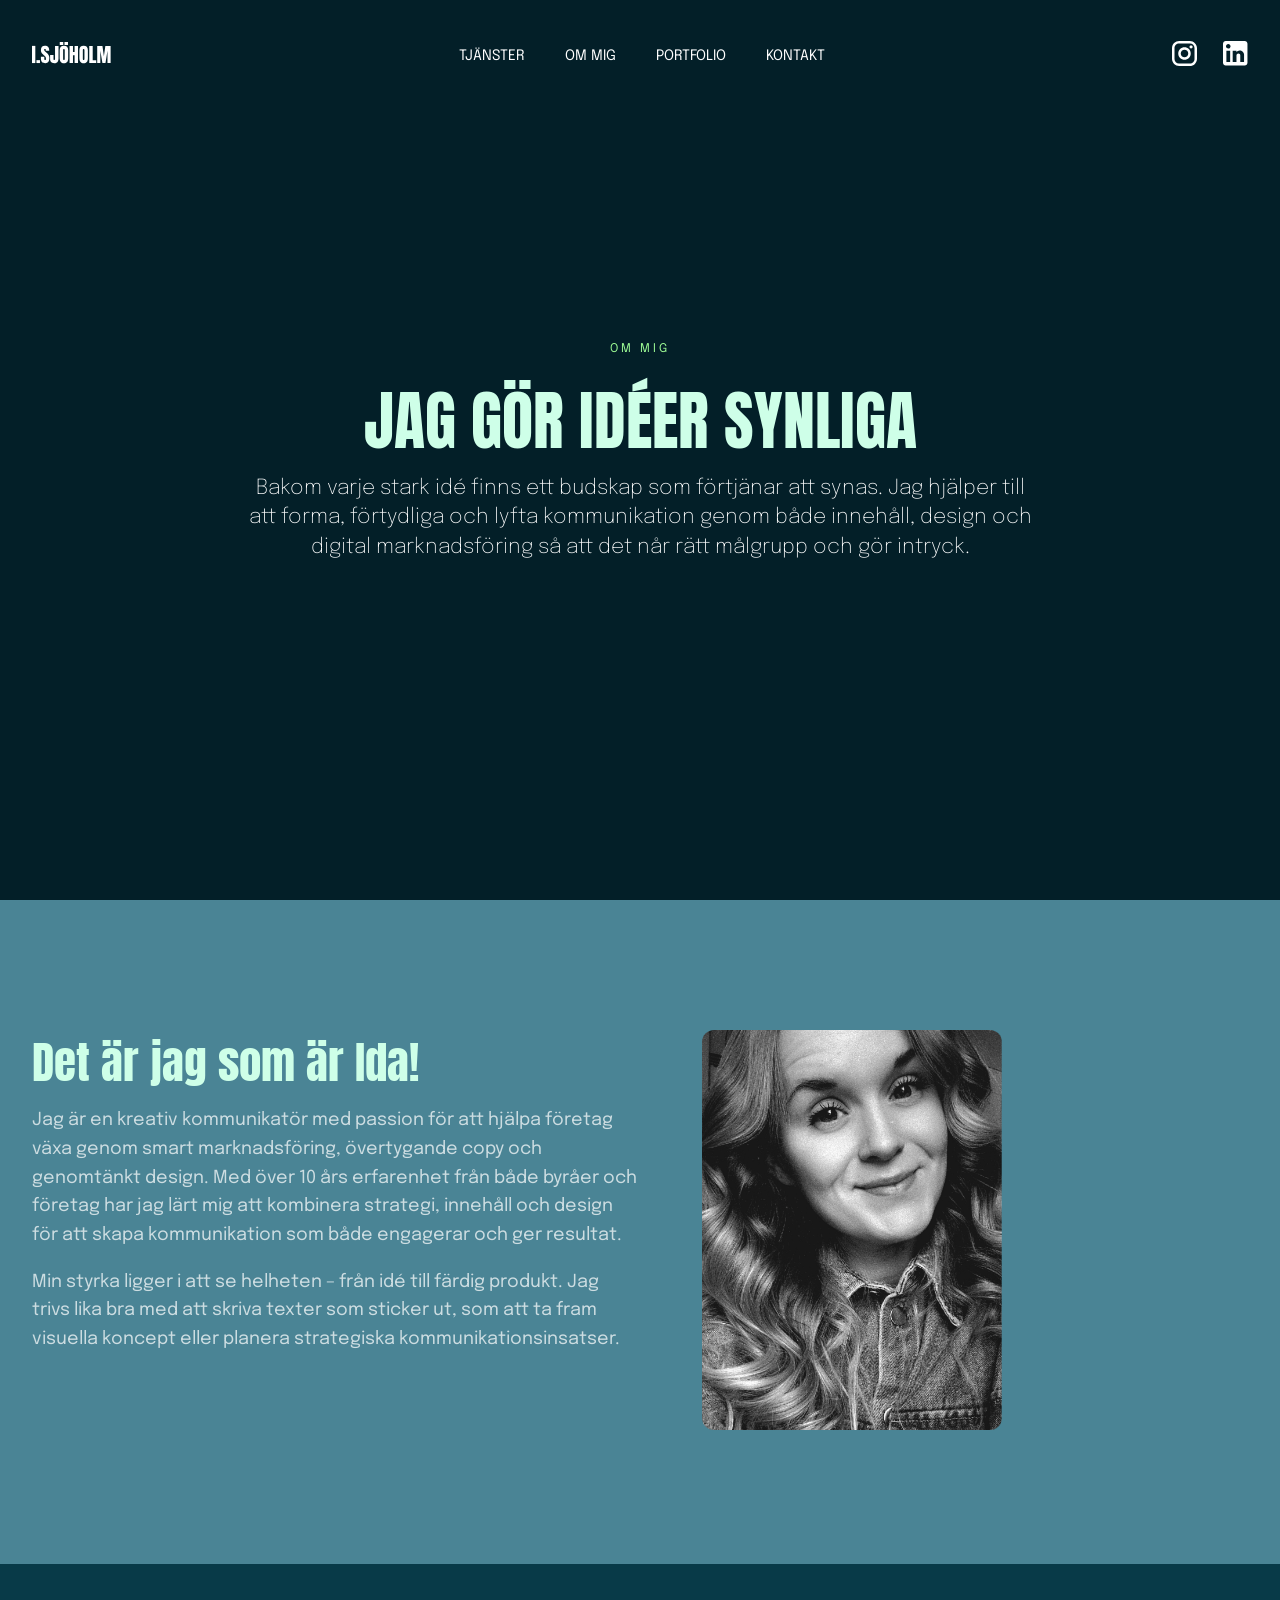
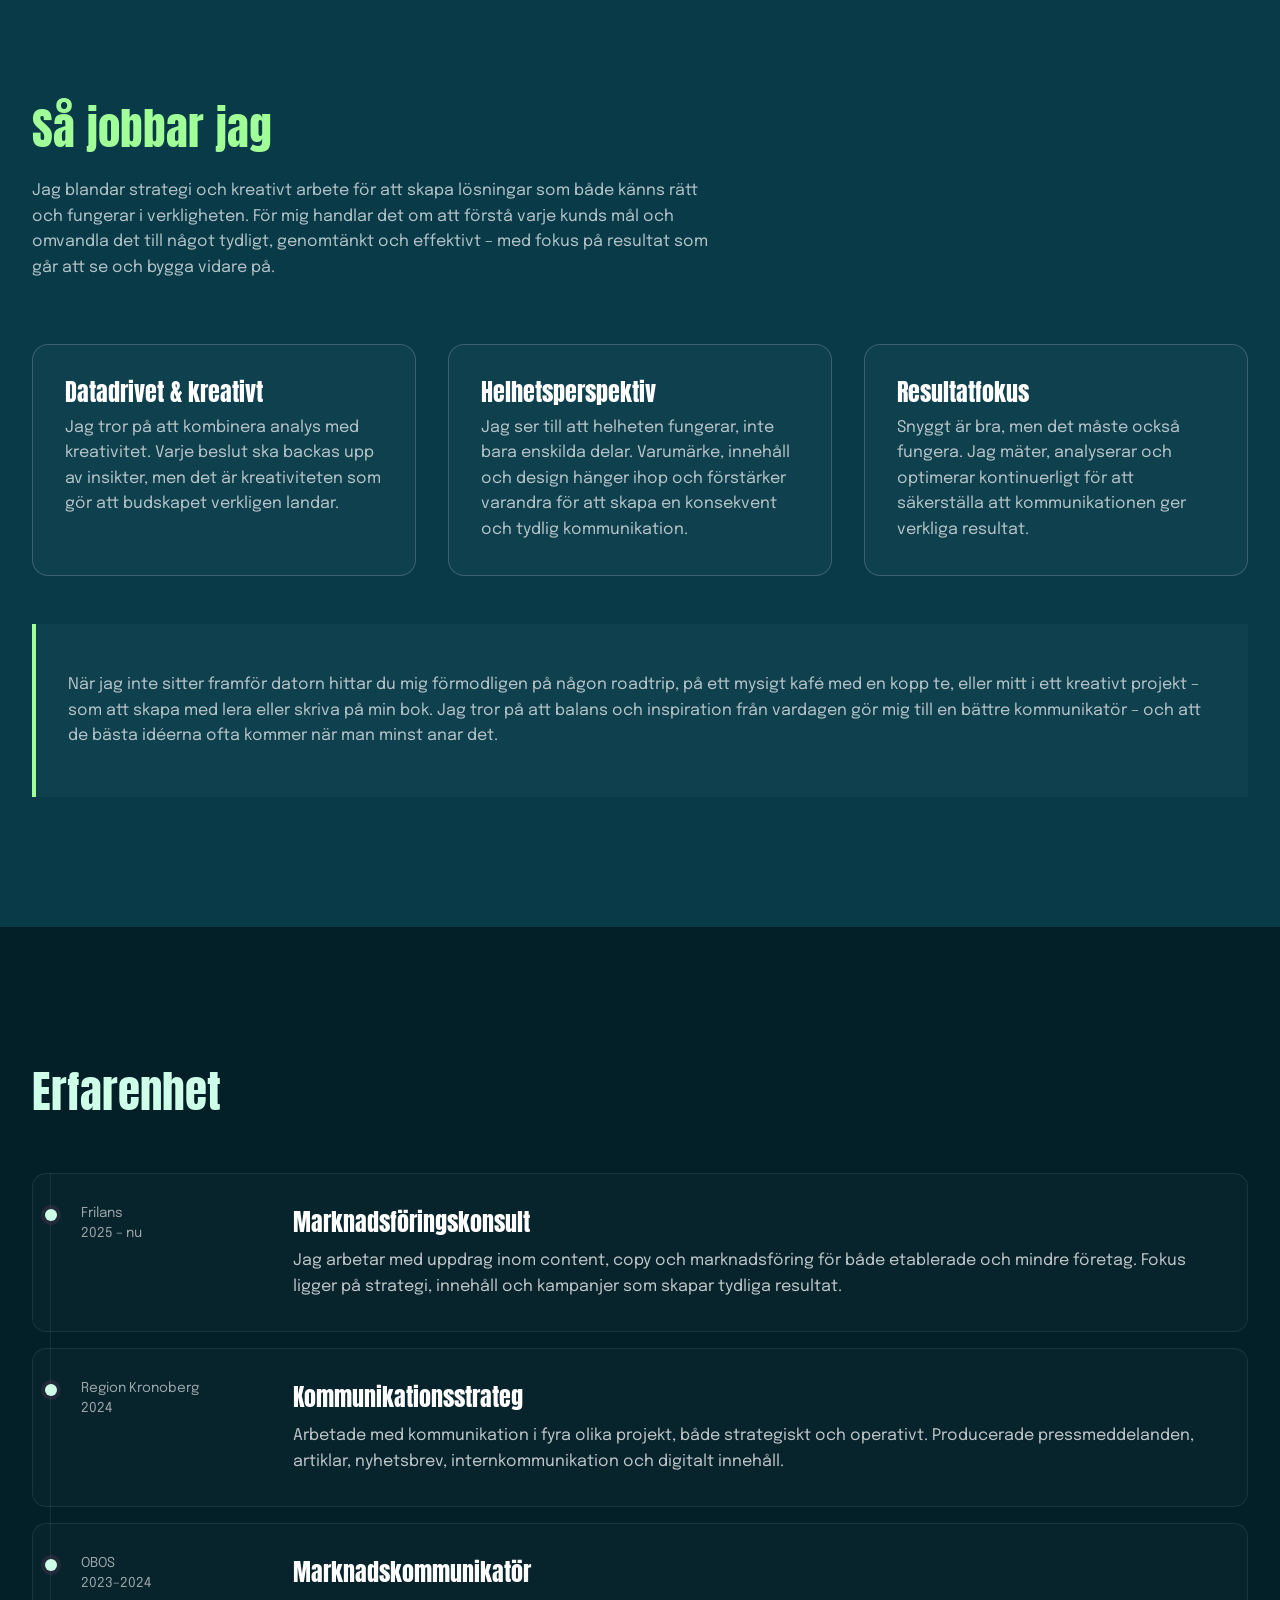
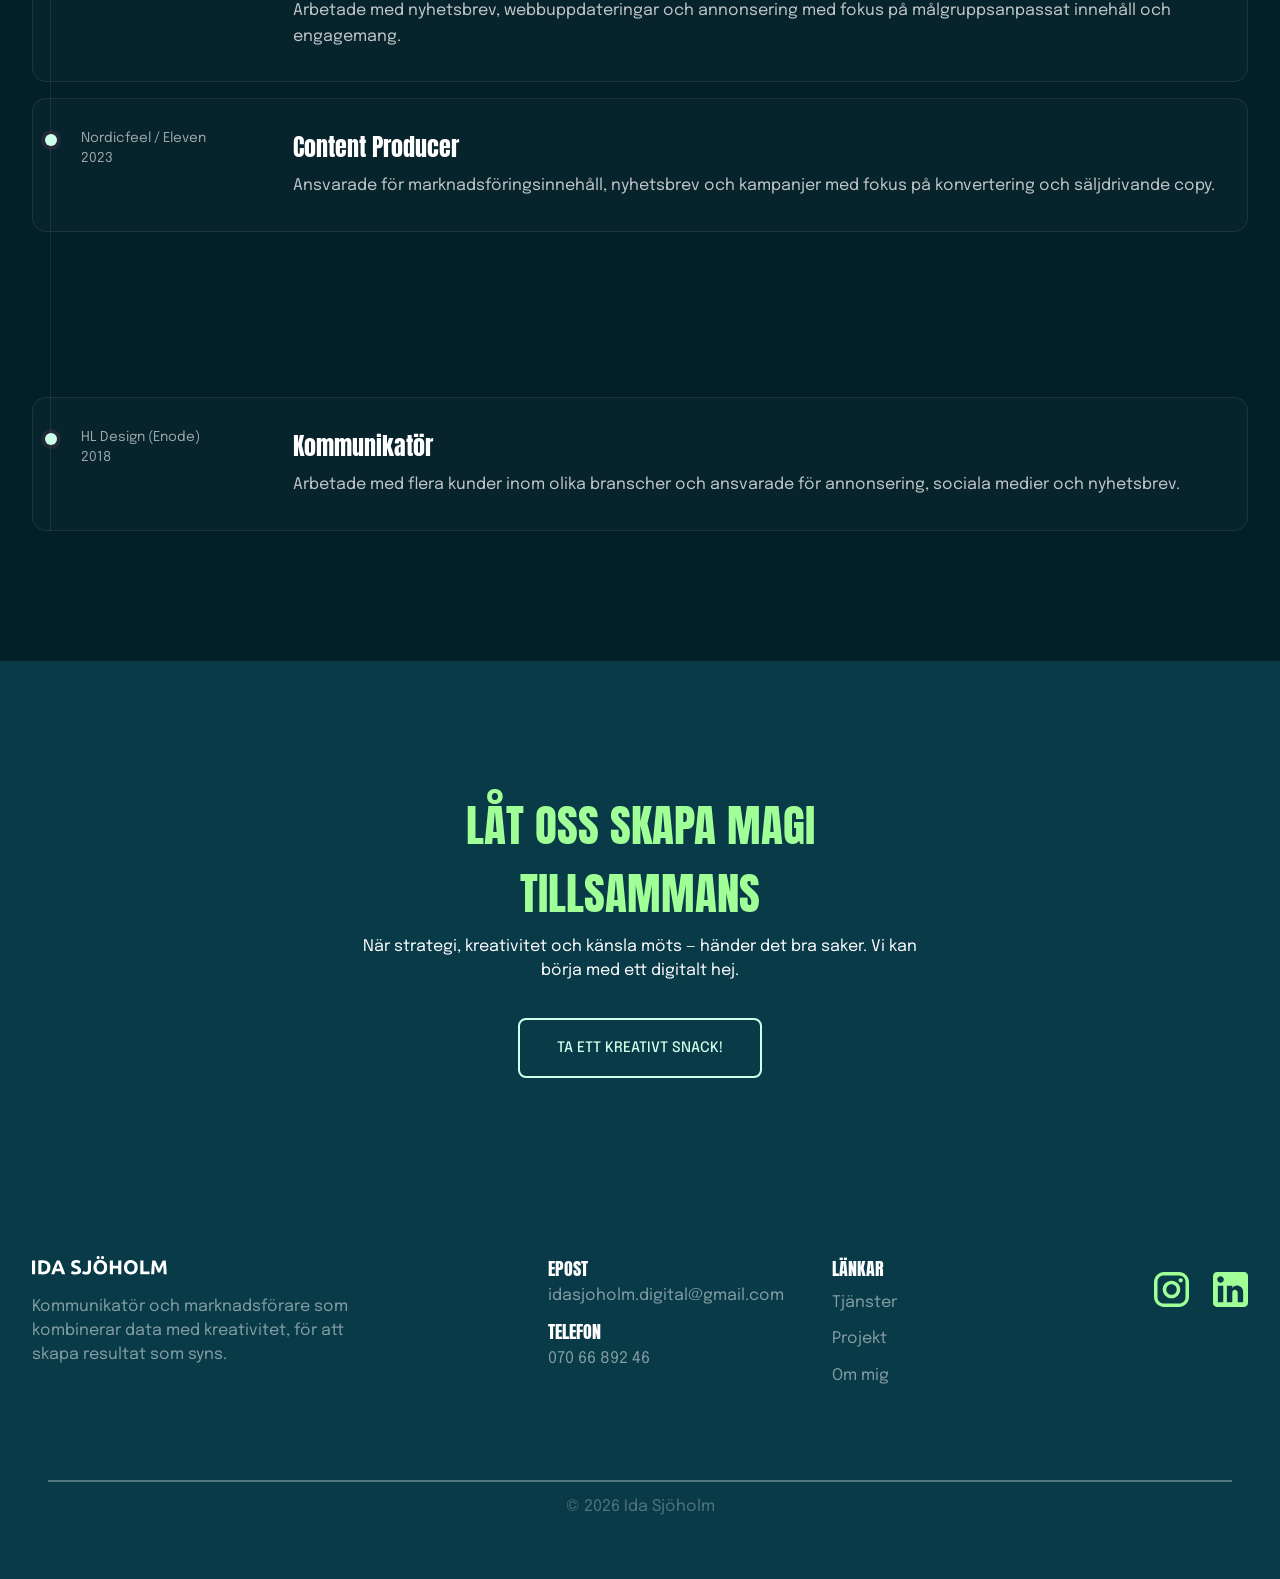
==== commit 8c235884: "update" ====
--- a/about.html
+++ b/about.html
@@ -128,8 +128,8 @@
                     
                     <div class="services-header__text">
                         <h3 >Om mig</h3>
-                        <h1 >Ida Sjöholm</h1>
-                        <p>Har du en idé, ett projekt eller bara vill höra mer om hur jag kan hjälpa dig? Hör av dig så kan vi prata om hur vi tillsammans kan skapa något fantastiskt.</p>
+                        <h1 >Jag gör idéer synliga</h1>
+                        <p>Bakom varje stark idé finns ett budskap som förtjänar att synas. Jag hjälper till att forma, förtydliga och lyfta kommunikation genom både innehåll, design och digital marknadsföring så att det når rätt målgrupp och gör intryck.</p>
                     </div>
 
                     <!-- <div class="about__button">
@@ -404,7 +404,7 @@
                                 </svg>
                             </a>
 
-                            <span>Kreativ strateg och kommunikatör som kombinerar data med kreativitet för att skapa resultat som syns.</span>
+                            <span>Kommunikatör och marknadsförare som kombinerar data med kreativitet, för att skapa resultat som syns.</span>
                         </div>
 
                         <!-- Kontakt -->
--- a/style.css
+++ b/style.css
@@ -176,7 +176,8 @@
 .collaboration__inner,
 .contact-form__inner,
 .work-types__inner,
-.projects__grid {
+.projects__grid,
+.project-card__container {
     grid-column: inner;
 }
 
@@ -244,8 +245,6 @@
     padding: 0;
 }
 
-
-
 .menu__button {
     background: none;
     border: 0;
@@ -256,7 +255,6 @@
     cursor: pointer;
 }
 
-
 @media (max-width: 1024px) {
 
     /* hide desktop menu */
@@ -278,7 +276,6 @@
         padding: 0rem;
     }
 }
-
 
 .responsive-menu {
     position: fixed;
@@ -312,7 +309,6 @@
     font-size: 1.8rem;
 }
 
-
 .mobile-social {
     display: flex;
     justify-content: center;
@@ -351,7 +347,6 @@
     margin: 0;
     display: flex;
     flex-direction: column;
-    /* width: 100%; */
     color: var(--color-dark);
     align-items: center;
     justify-content: center;
@@ -371,7 +366,7 @@
 
 .hero__title {
     margin: 0;
-    max-width: 65rem;
+    max-width: 50rem;
     color: var(--color-blue-light);
     font-family: var(--font-family-1);
     font-size: clamp(2.5rem, 5vw, 5rem);
@@ -393,7 +388,7 @@
 
 .hero__desc {
     margin: 0;
-    max-width: 45rem;
+    max-width: 35rem;
     width: 100%;
     color: var(--color-light);
     font-family: var(--font-family-2);
@@ -508,7 +503,6 @@
 .about-start {
     background: var(--color-blue-medium);
     padding-block: var(--spacing-section);
-    color: var(--color-light);
     overflow: hidden;
 }
 
@@ -516,7 +510,7 @@
     display: grid;
     grid-template-columns: 1.1fr 0.9fr;
     align-items: center;
-    gap: 60px;
+    gap: 20px;
 }
 
 .about-start__content {
@@ -533,16 +527,18 @@
     letter-spacing: 0.25em;
     color: var(--color-pink);
     text-transform: uppercase;
+    margin-bottom: 0.5rem;
 }
 
 .about-start__title {
     font-size: clamp(2.2rem, 3.5vw, 3.4rem);
     line-height: 1.2;
     font-weight: 500;
-    margin-bottom: 1.5rem;
+    margin-bottom: 1rem;
     margin-top: 0.5rem;
     color: var(--color-blue-light);
     letter-spacing: 0.2rem;
+    max-width: 30rem;
     /* text-transform: uppercase; */
 }
 
@@ -550,6 +546,7 @@
     font-size: 1rem;
     line-height: 1.6;
     color: rgba(255,255,255,0.75);
+    max-width: 35rem;
 }
 
 .about-start__stats {
@@ -668,7 +665,7 @@
 @media (max-width: 900px) {
 
     .about-start {
-        padding: 80px 20px;
+
     }
 
     .about-start__inner {
@@ -724,7 +721,7 @@
 .services__inner {
   display: grid;
   grid-template-columns: repeat(2, 1fr);
-  gap: 24px;
+  gap: 1.8rem;
   margin: 0;
 }
 
@@ -732,11 +729,9 @@
 .card {
   position: relative;
   padding: 90px 50px 50px 50px;
-
   display: flex;
   flex-direction: column;
   justify-content: flex-end;
-
   overflow: hidden;
   border-radius: 0.5rem;
   text-decoration: none;
@@ -794,7 +789,7 @@
 
 .card h2 {
   font-size: 2rem;
-  margin-bottom: 15px;
+  margin-bottom: 0.5rem;
   font-family: var(--font-family-1);
   font-weight: lighter;
 }
@@ -822,8 +817,8 @@
 .card::after {
   content: "1";
   position: absolute;
-  right: -10px;
-  bottom: -40px;
+  right: -32px;
+  bottom: -70px;
   font-size: 280px;
   font-weight: 700;
   line-height: 1;
@@ -842,21 +837,17 @@
   content: "4";
 }
 
-/* Small top number */
 .number {
   position: absolute;
   top: 35px;
   left: 35px;
-
   font-size: 11px;
   letter-spacing: 2px;
 }
-
 
 @media (max-width: 1024px) {
   .services__inner {
     grid-template-columns: 1fr;
-    padding: 0 30px;
   }
 
   .card {
@@ -875,7 +866,6 @@
   }
 
   .services__inner {
-    padding: 0 16px;
     gap: 16px;
   }
 
@@ -930,7 +920,7 @@
 .portfolio__inner {
     display: flex;
     flex-direction: column;
-    gap: 5rem;
+    gap: 3rem;
 }
 
 .portfolio__header {
@@ -947,7 +937,7 @@
     font-weight: 400;
     letter-spacing: 0.25em;
     text-transform: uppercase;
-    margin-bottom: 0.5rem;
+    margin-bottom: 0.8rem;
 }
 
 .portfolio__header h2 {
@@ -1017,7 +1007,7 @@
 .portfolio__content {
     display: flex;
     flex-direction: column;
-    gap: 0.8rem;
+    /* gap: 0.8rem; */
 }
 
 .portfolio__meta {
@@ -1030,7 +1020,8 @@
 }
 
 .portfolio__content h3 {
-    margin: 0;
+    margin-top: 0.7rem;
+    margin-bottom: 0.3rem;
     font-size: 2rem;
     font-weight: lighter;
     color: var(--color-light);
@@ -1039,7 +1030,8 @@
 .portfolio__content p {
     margin: 0;
     color: rgba(255,255,255,0.65);
-    line-height: 1.6;
+    line-height: 1.4;
+    max-width: 25rem;
 }
 
 .portfolio__button {
@@ -1080,6 +1072,7 @@
 
     .portfolio__cards {
         grid-template-columns: 1fr;
+        gap: 2.5rem;
     }
 
     .portfolio__content {
@@ -1093,6 +1086,7 @@
     .portfolio__button {
         margin-top: 0.5rem;
     }
+
 }
 
 /* Animation */
@@ -1361,7 +1355,7 @@
 
 @media (max-width: 991px) {
   .help {
-    padding: 4rem 1.5rem;
+    padding-block: 4rem;
   }
 
   .help__grid {
@@ -1486,7 +1480,7 @@
         align-items: center;
         justify-content: center;
         text-align: center;
-        gap: 3rem;
+        gap: 2.2rem;
 
         .contact__content {
             color: var(--color-light);
@@ -1494,7 +1488,7 @@
             display: flex;
             flex-direction: column;
             align-items: center;
-            gap: 2rem;
+            gap: 0.5rem;
 
             .contact__title {
                 font-family: var(--font-family-1);
@@ -1531,8 +1525,6 @@
     }
 
     .contact__inner {
-        gap: 2.5rem;
-        padding-inline: 1.5rem;
     }
 
     .contact__content {
@@ -1540,6 +1532,8 @@
     }
 
 }
+
+/* Footer */
 
 .footer {
     background-color: var(--color-black);
@@ -1581,7 +1575,6 @@
     display: flex;
     flex-direction: column;
     gap: 0.9375rem;
-
 
     .contact__item {
         color: var(--color-light);
@@ -1730,13 +1723,13 @@
 }
 
 .about__inner {
-    /* margin-top: 50px; */
+
 }
 
 .about__content {
     display: grid;
     grid-template-columns: 1fr 0.9fr;
-    align-items: center;
+    align-items: start;
     gap: 4rem;
 }
 
@@ -1757,18 +1750,18 @@
 
 .about__title {
     color: var(--color-blue-light);
-    font-size: clamp(2rem, 5vw, 4.3rem);
+    font-size: clamp(2.2rem, 3.5vw, 3.4rem);
     line-height:  1.1;
     font-weight: 550;
     margin-top: 0.5rem;
-    margin-bottom: 1.8rem;
+    margin-bottom: 1.2rem;
 }
 
 .about__text p {
     color: rgba(255,255,255,0.72);
     font-size: clamp(1rem, 1.4vw, 1.12rem);
     line-height: 1.6;
-    margin-bottom: 1.6rem;
+    margin-bottom: 0.2rem;
 }
 
 
@@ -1801,7 +1794,7 @@
 @media (max-width: 640px) {
 
     .about {
-        padding: 4rem 1.25rem;
+        padding-block: 4rem;
     }
 
 }
@@ -1821,7 +1814,7 @@
     font-size: clamp(2.2rem, 3.5vw, 3.4rem);
     color: var(--color-pink);
     font-weight: lighter;
-    margin: 0 0 1.5rem;
+    margin: 0 0 1rem;
 }
 
 .work__text {
@@ -1830,8 +1823,8 @@
     font-size: 1rem;
     line-height: 1.6;
     margin-bottom: 4rem;
-}
-
+    margin-top: 0;
+}
 
 .work__cards {
     display: grid;
@@ -1868,6 +1861,7 @@
     word-break: break-word;
     overflow-wrap: break-word;
     font-weight: lighter;
+    margin-bottom: 0.4rem;
 }
 
 .work__card p {
@@ -1876,6 +1870,8 @@
     margin: 0;
     word-break: break-word;
     overflow-wrap: break-word;
+    margin: 0;
+    font-size: 1rem;
 }
 
 .work__info {
@@ -1896,11 +1892,16 @@
         margin-inline: auto;
     }
 
+    .about__image {
+            align-items: center;
+            justify-content: center;
+    }
+
 }
 
 @media (max-width: 600px) {
     .work {
-        padding: 5rem 1rem;
+        padding-block: 5rem;
     }
 
     .work__title {
@@ -1910,8 +1911,7 @@
     .work__text {
         font-size: 1rem;
         line-height: 1.7;
-
-        margin-bottom: 2rem;
+        margin-bottom: 1.5em;
     }
 
     .work__cards {
@@ -1923,14 +1923,11 @@
         border-radius: 14px;
     }
 
-    .work__card h3 {
-        font-size: 1.15rem;
-    }
-
-    .work__card p {
+
+    /* .work__card p {
         font-size: 0.95rem;
         line-height: 1.65;
-    }
+    } */
 
     .work__info {
         padding: 1.3rem;
@@ -1940,7 +1937,7 @@
 
 @media (max-width: 390px) {
     .work {
-        padding: 4rem 0.8rem;
+        padding-block: 4rem;
     }
 
     .work__card {
@@ -1948,7 +1945,7 @@
     }
 
     .work__card h3 {
-        font-size: 1rem;
+        font-size: 1.3rem;
     }
 
     .work__card p {
@@ -2101,10 +2098,8 @@
     display: flex;
     flex-direction: column;
     gap: 0.4rem;
-
     font-size: 0.85rem;
     color: rgba(255,255,255,0.6);
-
     min-width: 0;
 }
 
@@ -2114,7 +2109,7 @@
 
 .experience-card__content h3 {
     margin: 0 0 0.6rem;
-    font-size: 1.4rem;
+    font-size: 1.5rem;
     line-height: 1.35;
     color: var(--color-light);
     min-width: 0;
@@ -2128,6 +2123,7 @@
     line-height: 1.6;
     color: rgba(255,255,255,0.75);
     min-width: 0;
+    font-size: 1rem;
     word-break: break-word;
     overflow-wrap: break-word;
 }
@@ -2180,7 +2176,7 @@
     }
 
     .experience-card__content h3 {
-        font-size: 1.2rem;
+        font-size: 1.3rem;
     }
 
     .experience-card__content p {
@@ -2195,7 +2191,6 @@
     }
 
     .experience__title {
-        font-size: 2rem;
         margin-bottom: 1.5rem;
     }
 
@@ -2214,7 +2209,6 @@
     }
 
     .experience-card__content h3 {
-        font-size: 1.05rem;
         line-height: 1.35;
         margin-bottom: 0.45rem;
     }
@@ -2231,11 +2225,7 @@
     }
 
     .experience__title {
-        font-size: 1.7rem;
-    }
-
-    .experience-card__content h3 {
-        font-size: 0.98rem;
+    
     }
 
     .experience-card__content p {
@@ -2278,7 +2268,7 @@
         font-family: var(--font-family-1);
         font-size: clamp(2rem, 5vw, 4.3rem);
         font-weight: 500;
-        line-height: 1.2;
+        line-height: 1.4;
         max-width: 60rem;
         text-transform: uppercase;
         text-align: center;
@@ -2289,7 +2279,7 @@
         color: var(--color-pink);
         font-family: var(--font-family-2);
         font-size: 0.75rem;
-        line-height: 1.21875rem;
+        line-height: 1.4rem;
         letter-spacing: 0.25em;
         text-transform: uppercase;
         margin-top: 0;
@@ -2321,7 +2311,9 @@
 }
 
 .service-block {
-    padding: 130px 100px;
+    padding-block: var(--spacing-section);
+    padding-left: 30px;
+    padding-right: 30px;
     display: grid;
     grid-template-columns: 1.1fr 0.9fr;
     gap: 80px;
@@ -2344,7 +2336,6 @@
 }
 
 /* Ljus sektion */
-
 .service-block--light {
     background: var(--color-super-dark-blue);
     color: var(--color-light);
@@ -2371,7 +2362,7 @@
 .service-block__title {
     position: relative;
     font-size: clamp(2rem, 4vw, 3rem);
-    line-height: 1.05;
+    line-height: 1;
     font-weight: lighter;
     margin-bottom: 0.5rem;
     margin-top: 0.8rem;
@@ -2454,47 +2445,40 @@
     display: inline-flex;
     align-items: center;
     justify-content: center;
-
     flex-shrink: 0;
     overflow: hidden;
-
     position: relative;
 }
 .service-card__icon svg {
     width: 12px;
     height: 9px;
-
     display: block;
     overflow: visible;
-
     flex-shrink: 0;
 }
 
 /* Mörka block */
-
 .service-block--dark .service-card__icon {
     background: var(--color-pink);
 }
 
 /* Ljusa block */
-
 .service-block--light .service-card__icon {
     background: var(--color-pink);
 }
 
 /* RESPONSIVE */
-
-@media (max-width: 980px) {
+@media (max-width: 800px) {
 
      .services-header {
         text-align: center;
-        padding: 4rem 3rem;;
+        padding: 4rem 3rem;
     }
 
     .service-block {
         grid-template-columns: 1fr;
-        gap: 50px;
-        padding: 90px 24px;
+        gap: 40px;
+        padding: 90px 30px;
         justify-items: center;
     }
 
@@ -2502,7 +2486,6 @@
         text-align: center;
         max-width: 800px;
         margin-inline: auto;
-
         display: flex;
         flex-direction: column;
         align-items: center;
@@ -2518,17 +2501,13 @@
 
     .services-header {
         text-align: center;
-        padding: 4rem 2rem;;
+        padding: 4rem 2rem;
     }
 
     .service-block {
-        padding: 70px 24px;
+        padding: 70px 30px;
         justify-items: center;
     }
-
-    /* .service-block__title {
-        font-size: clamp(2rem, 7vw, 3rem);
-    } */
 
     .service-block__lead {
         font-size: 1rem;
@@ -2547,15 +2526,8 @@
 
 @media (max-width: 360px) {
 
-    /* .services-header {
-        padding: 4rem 1.25rem;;
-    } */
     .service-block {
-        padding: 60px 16px;
-    }
-
-    .service-block__title {
-        font-size: 1.8rem;
+        padding: 60px 30px;
     }
 
     .service-block__lead {
@@ -2604,7 +2576,8 @@
 /* Samarbetsformer */
 .collaboration {
     background: var(--color-super-dark-blue);
-    padding-block: var(--spacing-section);
+    padding-bottom: var(--spacing-section);
+    padding-top: 4rem;
 }
 
 
@@ -2674,11 +2647,11 @@
 
 .collaboration__intro h2 {
     color: var(--color-purple);
-    font-size: clamp(2rem, 6vw, 3.5rem);
-    line-height: 1.05;
+    font-size: clamp(2.2rem, 3.5vw, 3.4rem);
+    line-height: 1.3;
     font-weight: lighter;
     max-width: 60rem;
-    margin: 0 0 1rem 0;
+    margin-bottom: 0.5rem;
 }
 
 .collaboration__intro p {
@@ -2693,10 +2666,10 @@
 
 .collaboration-card h3 {
     color: var(--color-pink);
-    font-size: 1.75rem;
+    font-size: 1.6rem;
     line-height: 1.2;
     font-weight: 500;
-    margin-bottom: 1.25rem;
+    margin-bottom: 0.5rem;
 }
 
 .collaboration-card p {
@@ -2739,11 +2712,12 @@
 
 @media (max-width: 640px) {
     .collaboration {
-        padding-block: 5rem;
+        padding-bottom: 4rem;
+        padding-top: 2rem;
     }
 
     .collaboration-card {
-        padding: 1.5rem;
+        /* padding: 1.5rem; */
     }
 
     .collaboration-card h3 {
@@ -2753,22 +2727,22 @@
 
 @media (max-width: 360px) {
 
-  .collaboration {
-    padding-inline: 1rem;
-  }
+  /* .collaboration {
+    padding-left: 30px;
+    padding-right: 30px;
+  } */
 
   .collaboration__intro h2 {
-    font-size: clamp(1.6rem, 6vw, 2.2rem);
     line-height: 1.15;
-    overflow-wrap: anywhere;
-    word-break: break-word;
+    /* overflow-wrap: anywhere; */
+    /* word-break: break-word; */
   }
 
   .collaboration__intro p {
     font-size: 0.95rem;
     line-height: 1.7;
-    overflow-wrap: anywhere;
-    word-break: break-word;
+    /* overflow-wrap: anywhere;
+    word-break: break-word; */
   }
 
   .collaboration__cards {
@@ -2788,16 +2762,14 @@
   .collaboration-card h3 {
     font-size: 1.25rem;
     line-height: 1.2;
-
-    overflow-wrap: anywhere;
-    word-break: break-word;
+    /* overflow-wrap: anywhere;
+    word-break: break-word; */
   }
 
   .collaboration-card p,
   .collaboration-card li {
     font-size: 0.9rem;
     line-height: 1.6;
-
     overflow-wrap: anywhere;
     word-break: break-word;
   }
@@ -2807,16 +2779,21 @@
   }
 }
 
+
 /* Projektsidan */ 
-.project-site { 
-    width: 100%; 
-} 
-    
-.project-card { 
-    width: 100%;
-    padding-left: 1.5rem;
-    padding-right: 1.5rem; 
-} 
+
+.project-site {
+    display: grid;
+    grid-template-columns: var(--grid-container);
+}
+
+.project-card {
+    grid-column: full;
+    padding-left: 1.8rem;
+    padding-right: 1.8rem;
+}
+
+
     
 .project-card:nth-child(odd) {
     background: var(--color-blue-medium); 
@@ -2827,17 +2804,17 @@
 } 
 
 .project-card__container {
-    width: min(1180px, calc(100% - 2rem));
-    margin: 0 auto;
-    padding: 7rem 0;
+    padding-block: 7rem;
     display: grid;
     grid-template-columns: 1fr 1fr;
-    gap: 5rem;
-    align-items: center;
+    gap: 6rem;
+    align-items: start;
     opacity: 0;
     transform: translateY(70px);
-    transition: opacity 1s cubic-bezier(0.22, 1, 0.36, 1), transform 1s cubic-bezier(0.22, 1, 0.36, 1);
-    will-change: opacity, transform; 
+    transition: 
+        opacity 1s cubic-bezier(0.22, 1, 0.36, 1), 
+        transform 1s cubic-bezier(0.22, 1, 0.36, 1);
+    /* will-change: opacity, transform;  */
 }
     
 /* reverse layout */ 
@@ -2846,18 +2823,24 @@
 }
 .project-card--reverse .project-card__content {
     order: 1; 
-} .project-card__image {
+} 
+
+.project-card__image {
     border-radius: 16px;
     overflow: hidden;
     opacity: 0;
     transform: translateY(30px);
     transition: all 0.9s ease; 
+    margin: 0;
+    padding: 0;
 } 
     
 .project-card__image img {
     width: 100%;
     display: block;
     object-fit: contain; 
+    margin: 0;
+    padding: 0;
 } 
 
 /* content animation */
@@ -2894,9 +2877,10 @@
 
 .project-card__title { 
     margin-bottom: 1rem; 
+    margin-top: 0;
     color: var(--color-light); 
     font-size: clamp(2rem, 4vw, 3.4rem); 
-    line-height: 1.1; 
+    line-height: 1.6; 
     font-weight: lighter; 
 }
 
@@ -2904,6 +2888,7 @@
     margin-bottom: 0.5rem; 
     color: var(--color-light); 
     line-height: 1.6; 
+    max-width: 35rem;
 } 
 
 .project-card__list { 
@@ -2935,13 +2920,13 @@
     .project-card__container {
         grid-template-columns: 1fr;
         gap: 3rem;
-        padding: 5rem 0;
-        justify-items: start; /* ändrad från center */
-        text-align: left;     /* ändrad från center */
+        padding-block: 5rem;
+        justify-items: start;
+        text-align: left;     
     }
 
     .project-card__title {
-        line-height: 1; 
+        line-height: 1.3; 
         margin-bottom: 0.5rem; 
     }
 
@@ -2953,20 +2938,20 @@
     .project-card__content {
         display: flex;
         flex-direction: column;
-        align-items: flex-start; /* ändrad från center */
+        align-items: flex-start; 
     }
 
     .project-card__list {
-        align-items: flex-start; /* ändrad från center */
+        align-items: flex-start; 
     }
 
     .project-card__list li {
-        text-align: left; /* ändrad från center */
-        padding-left: 1.4rem; /* tillbaka till din desktop-stil */
+        text-align: left; 
+        padding-left: 1.4rem; 
     }
 
     .project-card__list li::before {
-        position: absolute; /* tillbaka till desktop-look */
+        position: absolute; 
         display: block;
         margin-right: 0;
     }
@@ -2974,16 +2959,16 @@
 @media (max-width: 600px) {
 
     .project-card__container {
-        width: min(100% - 1.25rem);
         gap: 2rem;
         padding: 4rem 0;
-        justify-items: start; /* ändrad */
-        text-align: left;     /* ändrad */
+        justify-items: start;
+        text-align: left;  
     }
 
     .project-card__image {
         padding: 0;
-        max-width: 90%;
+        margin: 0;
+        max-width: 100%;
     }
 
     .project-card__description,
@@ -2992,8 +2977,9 @@
     }
 
     .project-card__tag {
-        margin-left: 0;   /* istället för auto */
+        margin-left: 0; 
         margin-right: 0;
+        line-height: 1.6;
     }
 }
 
@@ -3021,7 +3007,7 @@
     margin-bottom: 1rem;
     color: var(--color-pink);
     font-size: clamp(2.2rem, 3.5vw, 3.4rem);
-    line-height: 1.1;
+    line-height: 1.3;
     font-weight: lighter;
 }
 
@@ -3029,7 +3015,7 @@
     margin-bottom: 2.5rem;
     max-width: 500px;
     color: rgba(255,255,255,0.7);
-    line-height: 1.8;
+    line-height: 1.6;
 }
 
 .info-box {
@@ -3084,7 +3070,7 @@
     word-break: break-word;
 }
 
-.contact-form-box {
+/* .contact-form-box {
     padding: 2rem;
     background: rgba(255,255,255,0.04);
     border-radius: 14px;
@@ -3169,6 +3155,20 @@
 #formStatus {
     margin-top: 1rem;
     color: rgba(255,255,255,0.7);
+} */
+
+
+/* Bild */
+.contact-picture {
+
+    .contact-picture__foto {
+        
+        img {
+            border-radius: 10px;
+            aspect-ratio: 5 / 3.7;
+        }
+        
+    }
 }
 
 /* Responsive */
@@ -3187,6 +3187,14 @@
 
 @media (max-width: 600px) {
     .contact-form {
+    padding-block: 4rem;
+}
+
+    .info-item p {
+    font-size: 0.9rem;
+}
+    
+    /* .contact-form {
         padding: 4rem 0;
     }
 
@@ -3196,7 +3204,7 @@
 
     .contact-form-box {
         padding: 1.5rem;
-    }
+    } */
 
     .info-item {
         padding: 1.2rem;
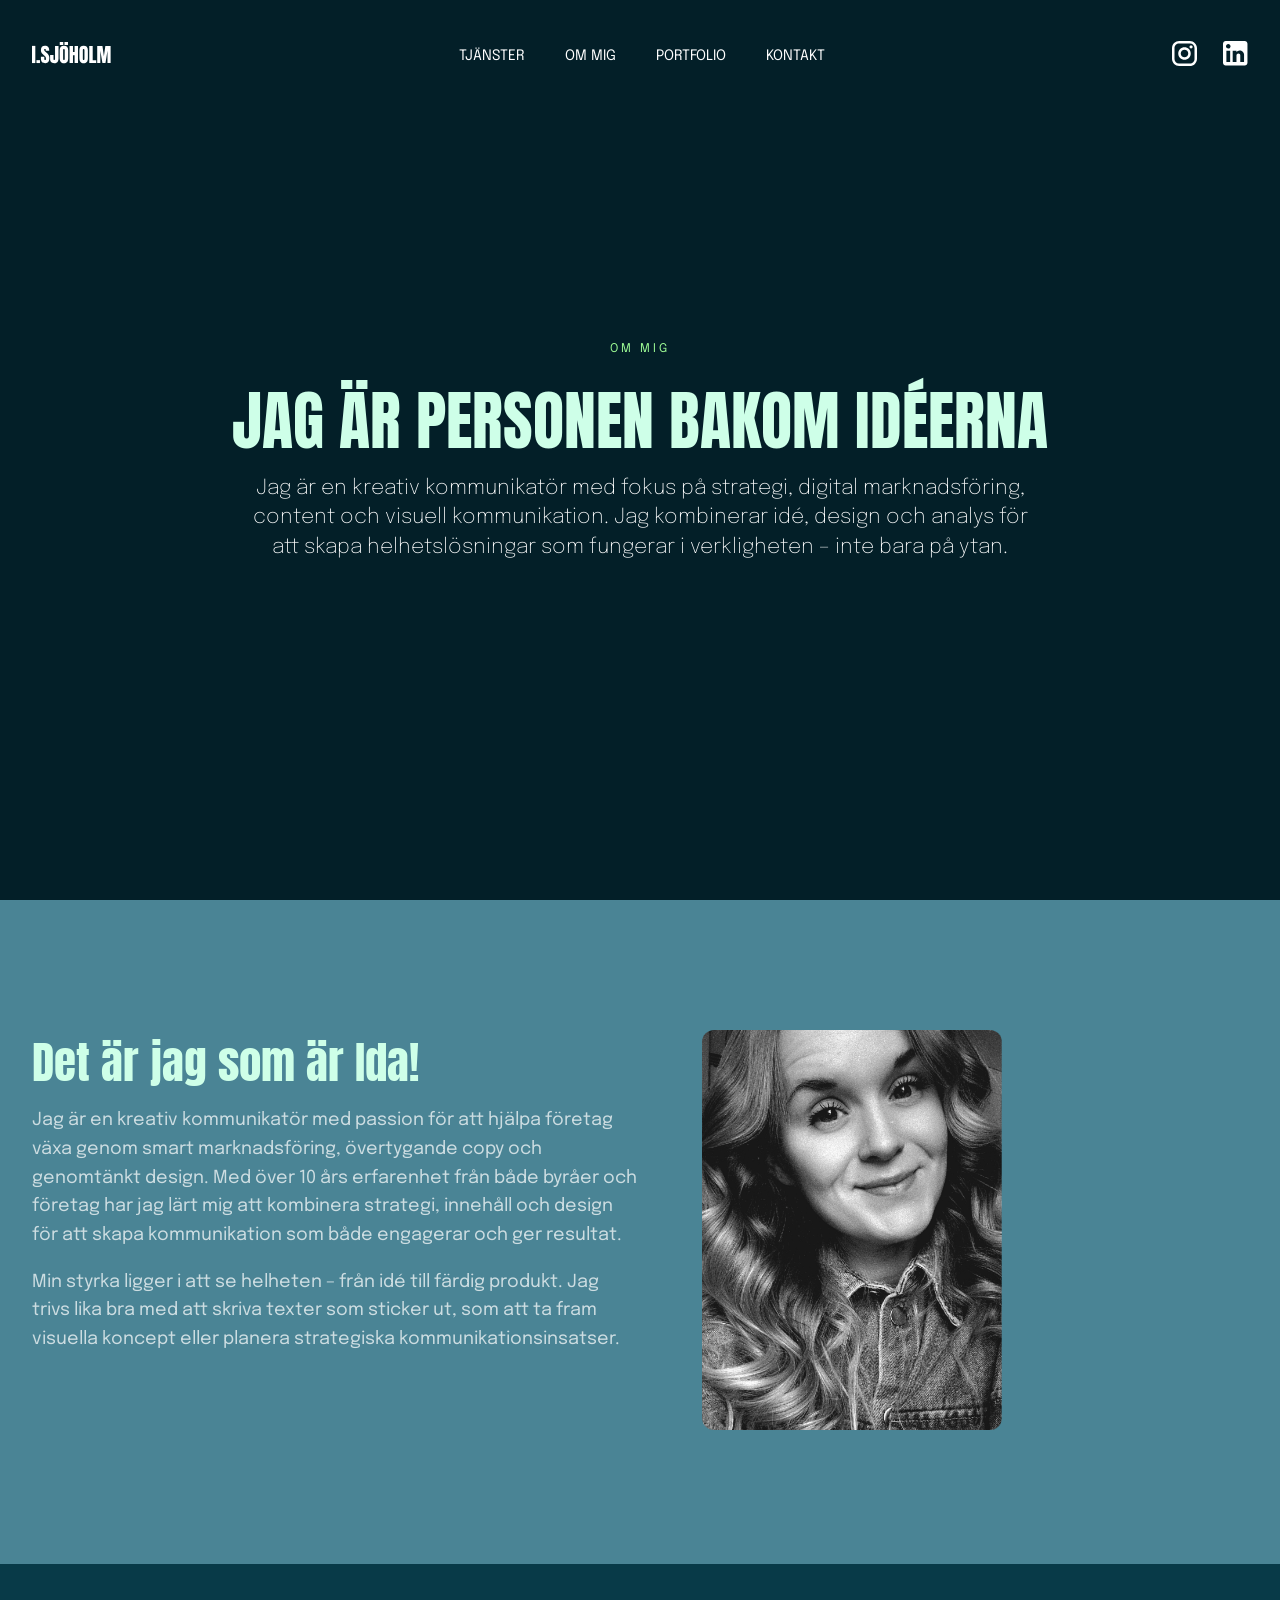
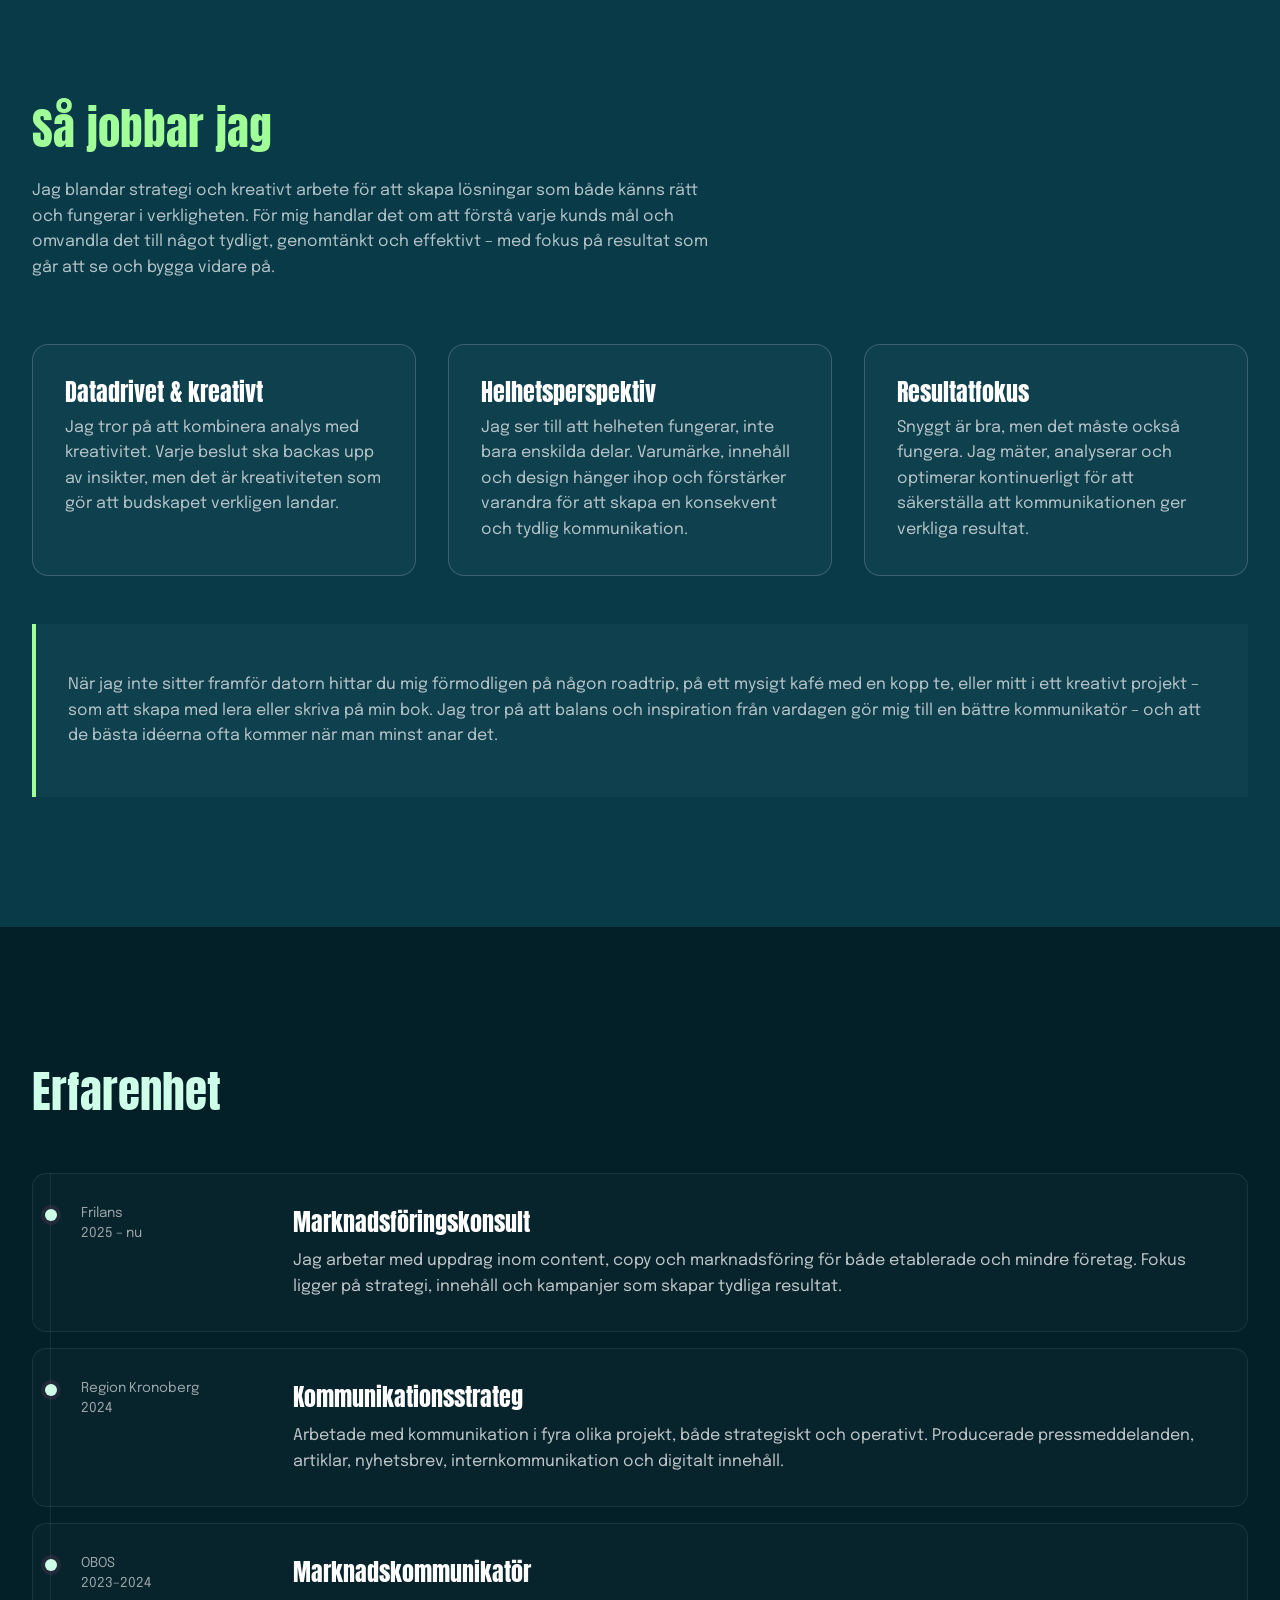
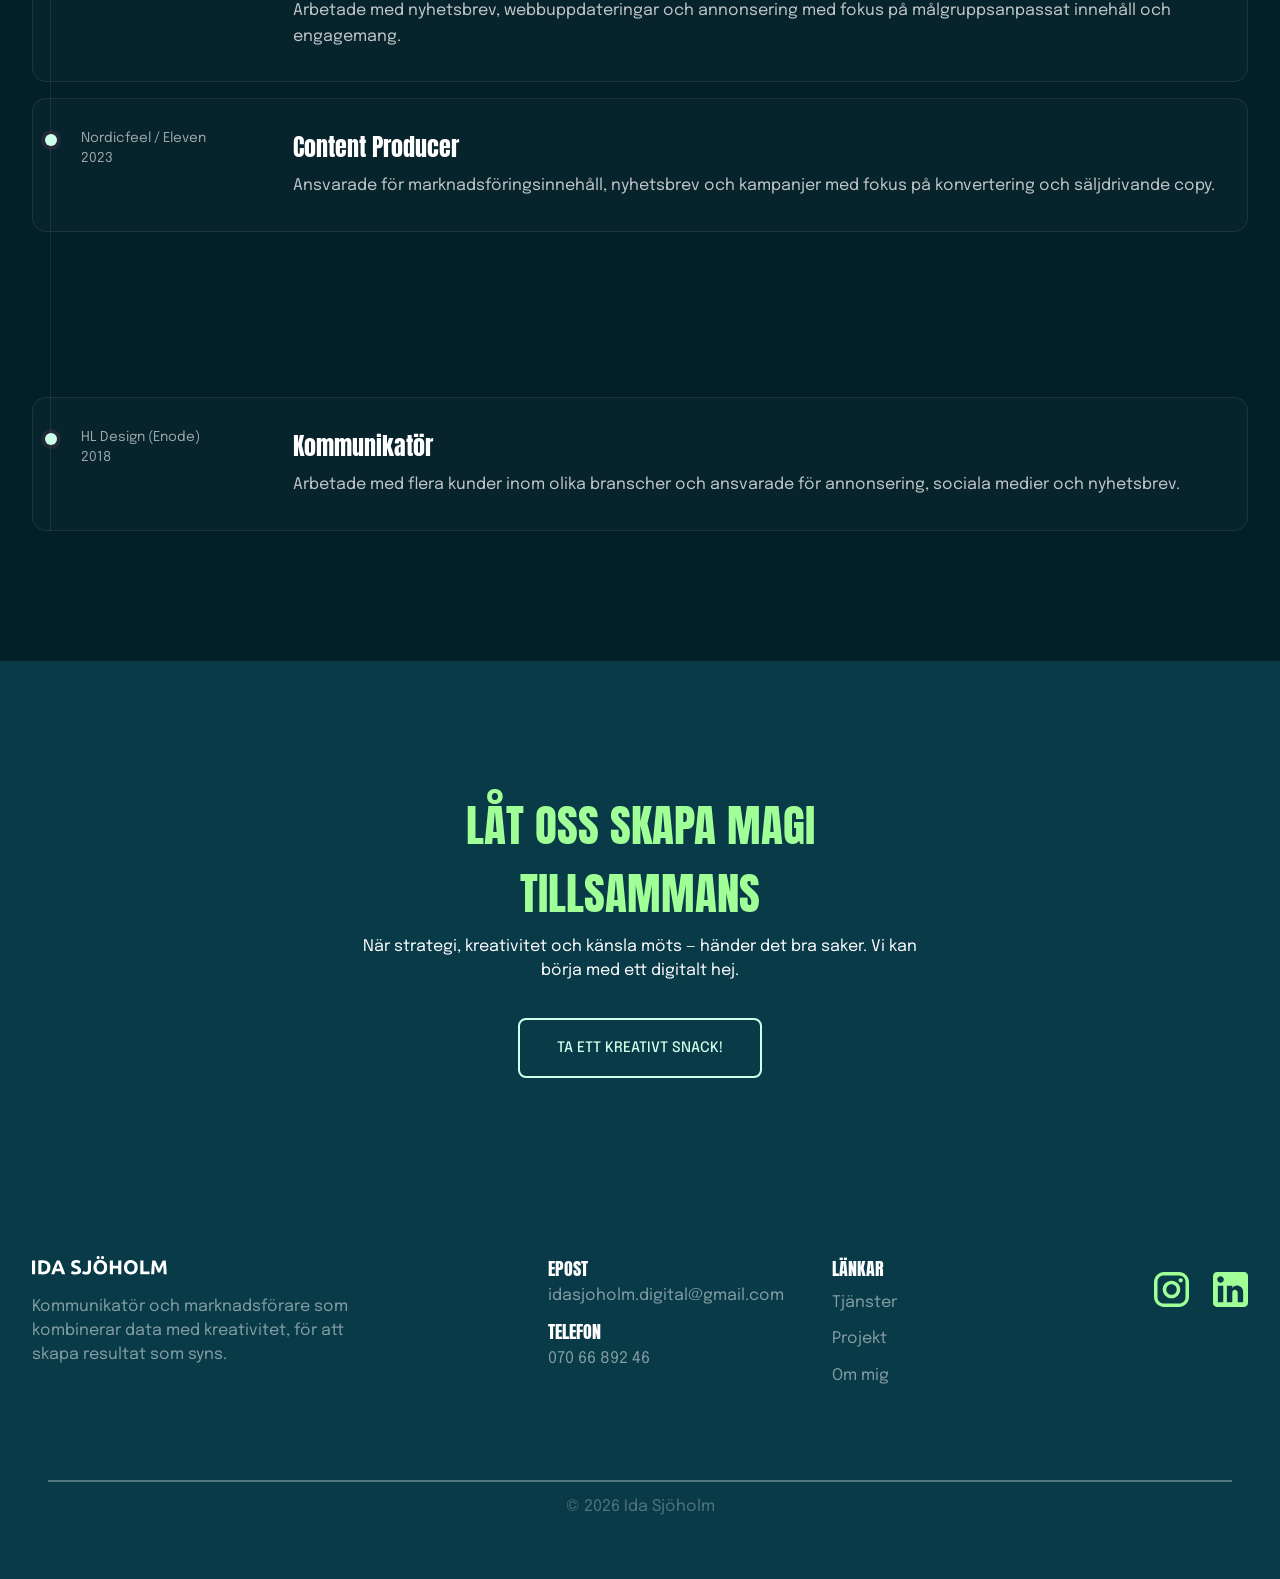
==== commit 8170a9b3: "update" ====
--- a/about.html
+++ b/about.html
@@ -128,8 +128,8 @@
                     
                     <div class="services-header__text">
                         <h3 >Om mig</h3>
-                        <h1 >Jag gör idéer synliga</h1>
-                        <p>Bakom varje stark idé finns ett budskap som förtjänar att synas. Jag hjälper till att forma, förtydliga och lyfta kommunikation genom både innehåll, design och digital marknadsföring så att det når rätt målgrupp och gör intryck.</p>
+                        <h1 >Jag är personen bakom idéerna</h1>
+                        <p>Jag är en kreativ kommunikatör med fokus på strategi, digital marknadsföring, content och visuell kommunikation. Jag kombinerar idé, design och analys för att skapa helhetslösningar som fungerar i verkligheten – inte bara på ytan.</p>
                     </div>
 
                     <!-- <div class="about__button">
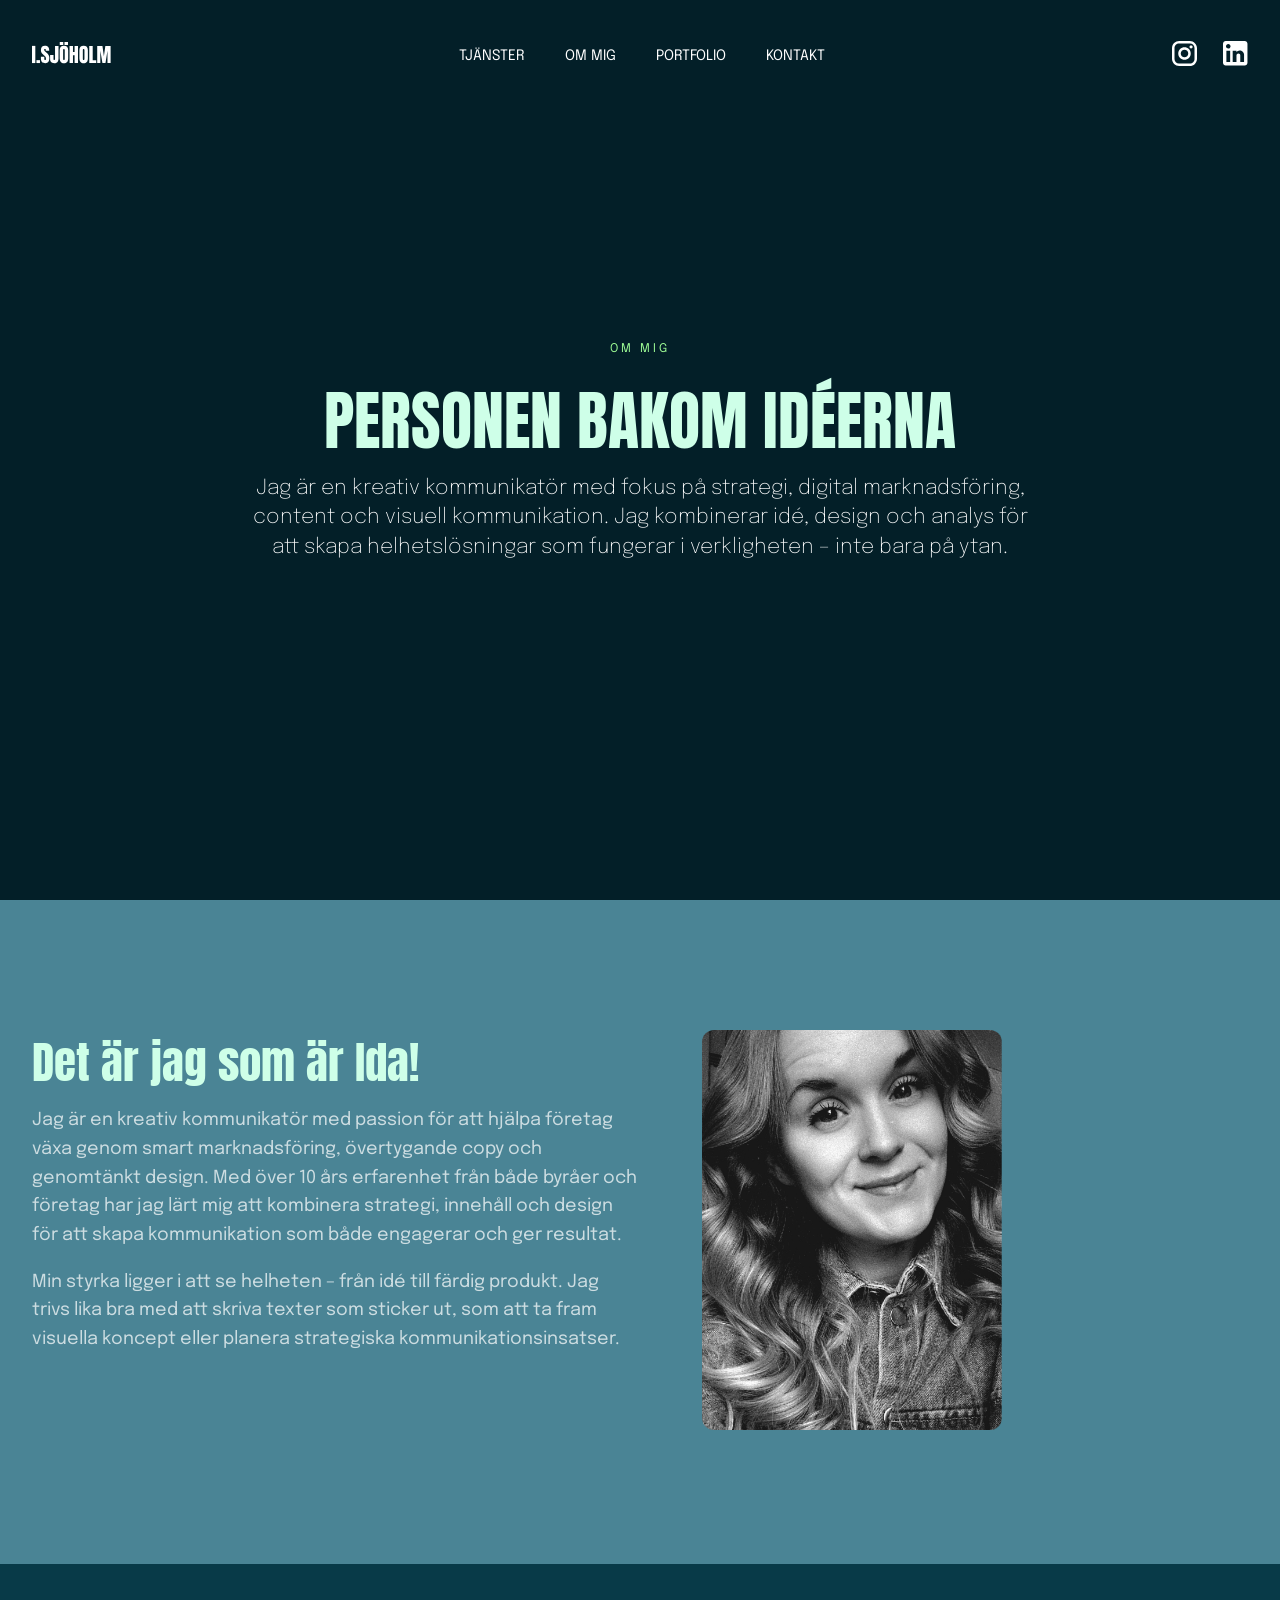
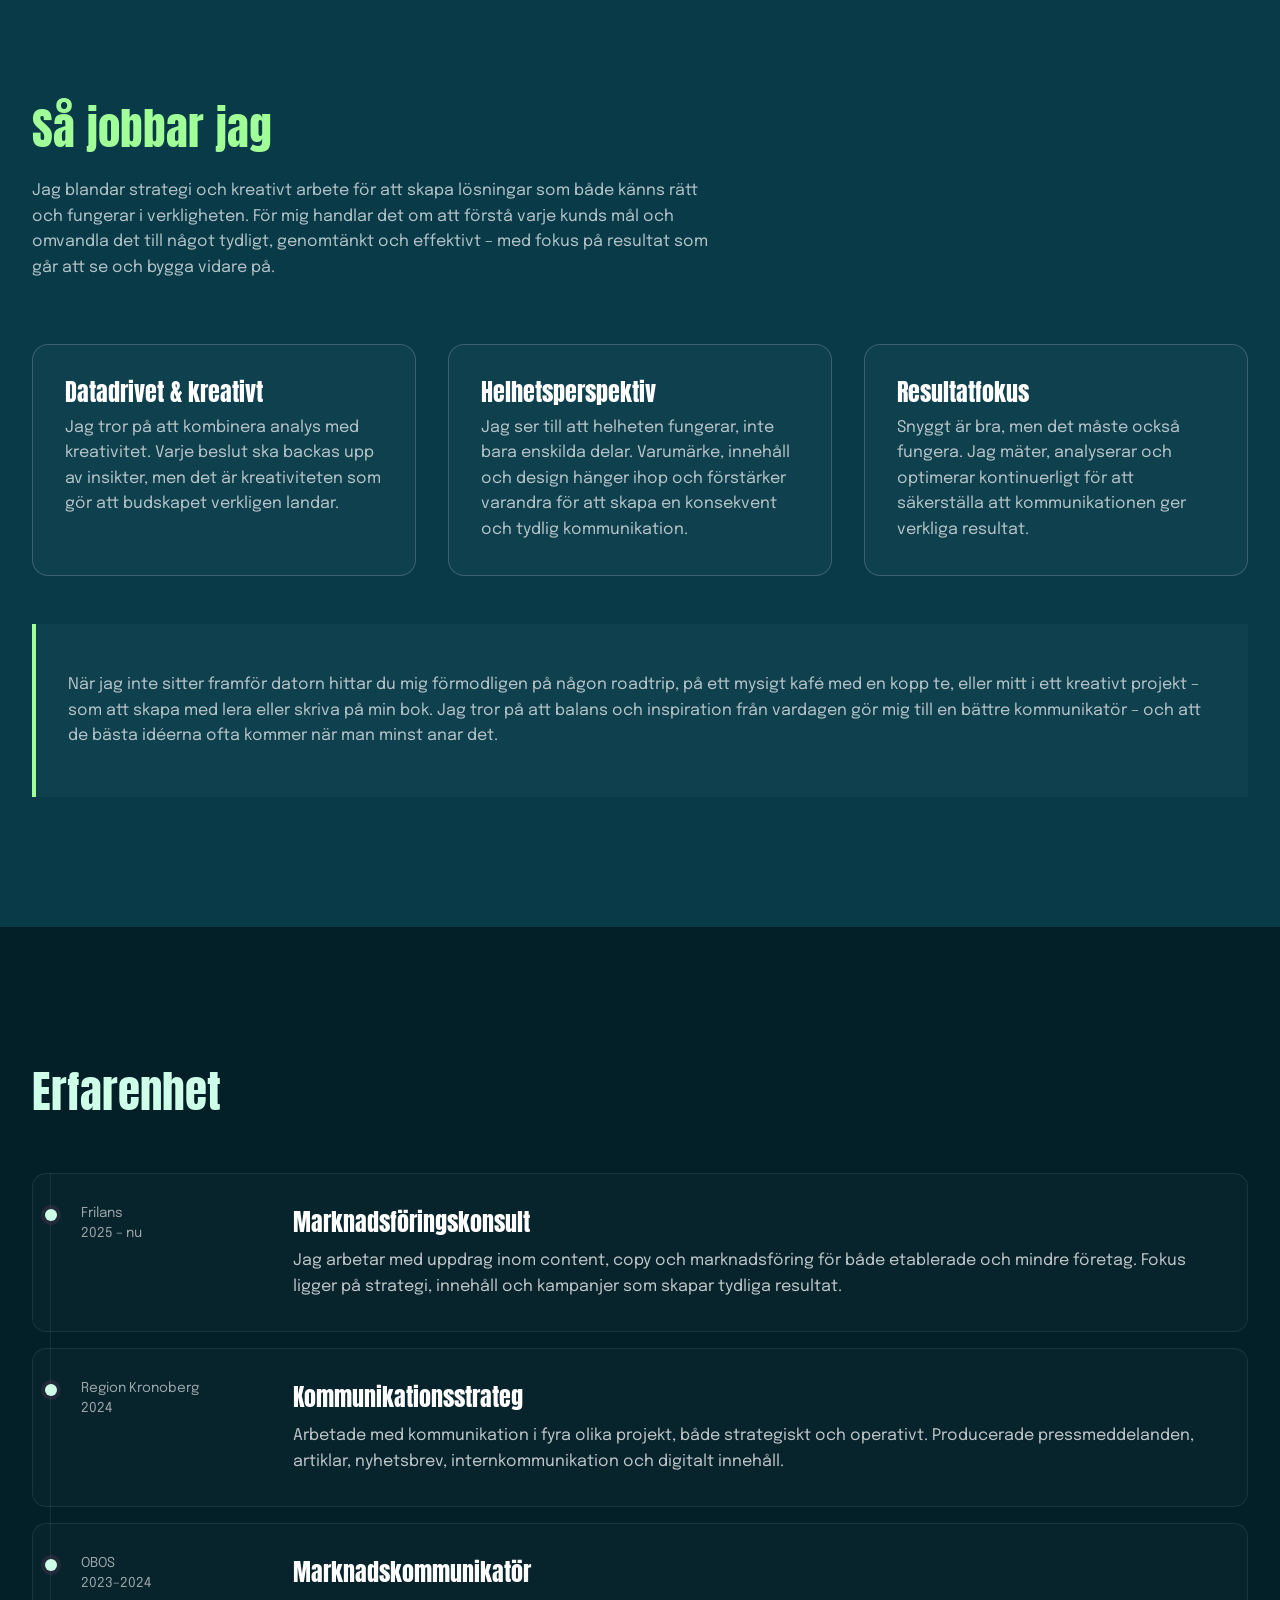
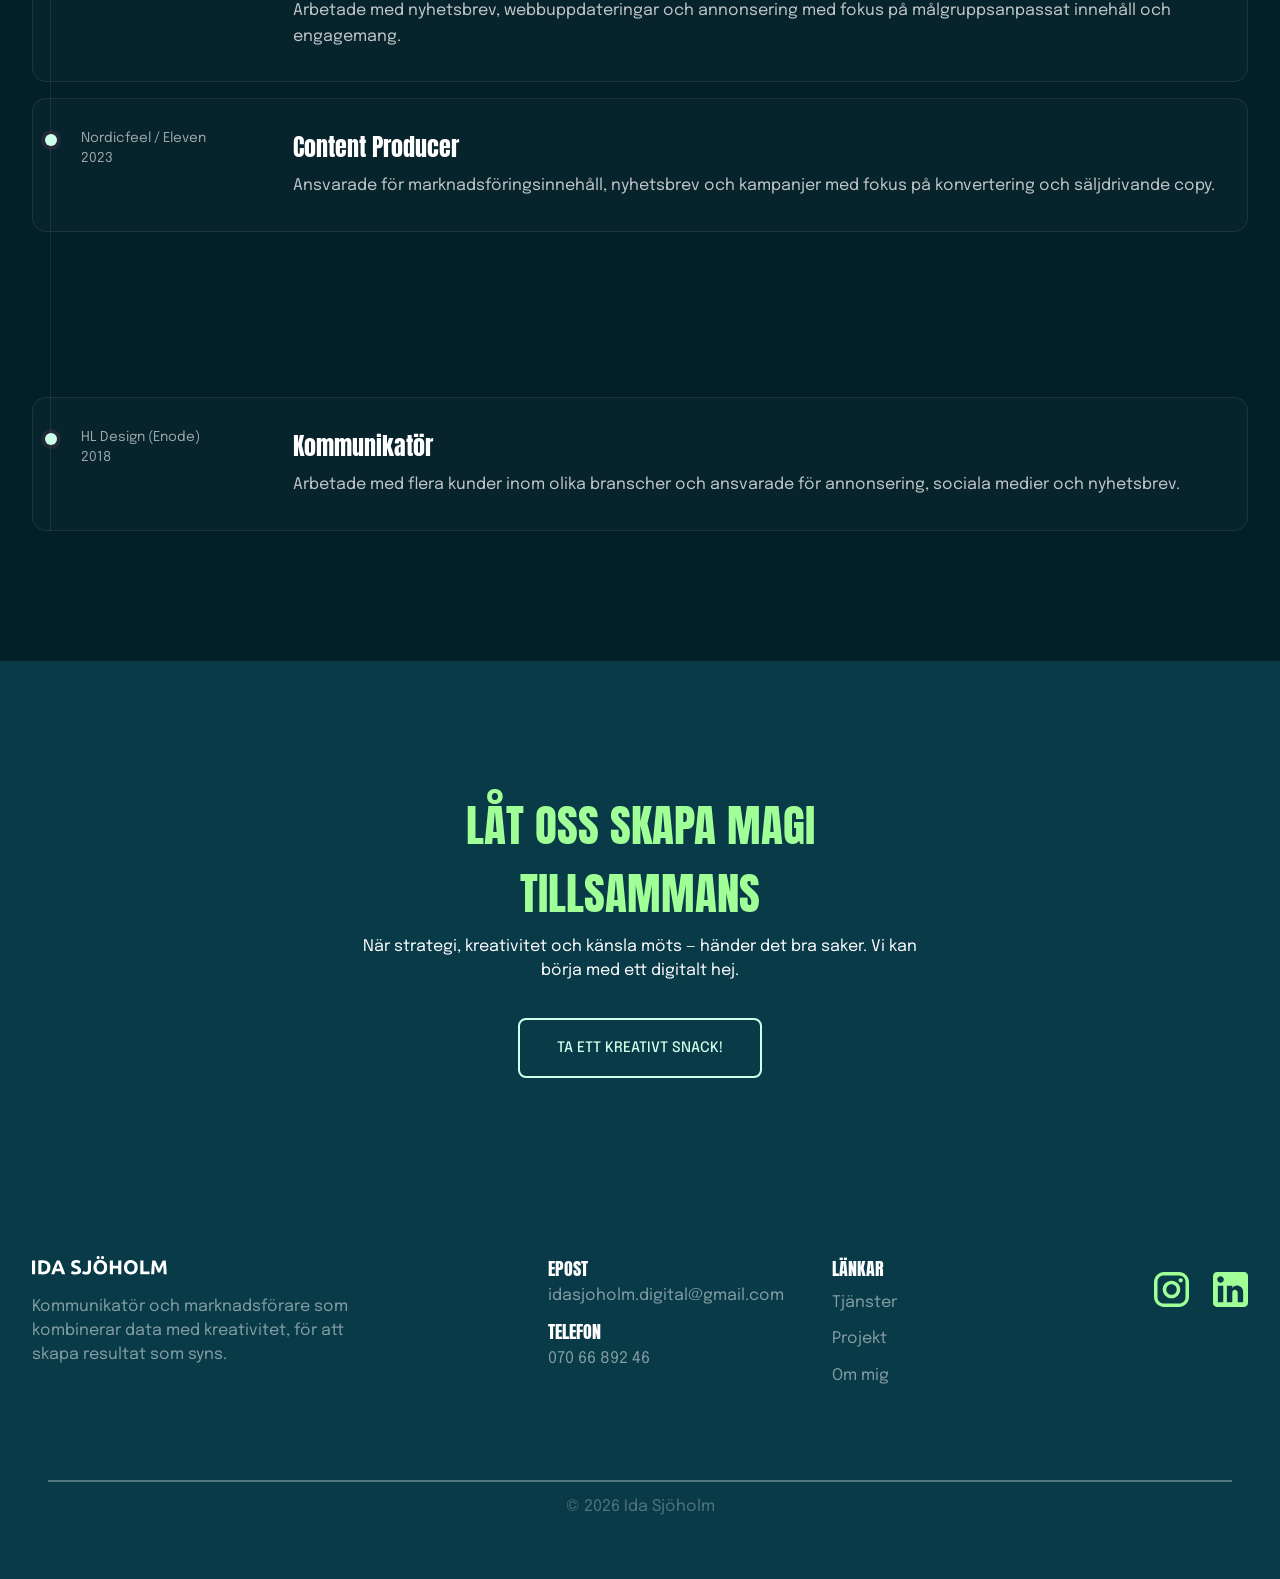
==== commit 790624bb: "update" ====
--- a/about.html
+++ b/about.html
@@ -128,7 +128,7 @@
                     
                     <div class="services-header__text">
                         <h3 >Om mig</h3>
-                        <h1 >Jag är personen bakom idéerna</h1>
+                        <h1 >Personen bakom idéerna</h1>
                         <p>Jag är en kreativ kommunikatör med fokus på strategi, digital marknadsföring, content och visuell kommunikation. Jag kombinerar idé, design och analys för att skapa helhetslösningar som fungerar i verkligheten – inte bara på ytan.</p>
                     </div>
 
--- a/style.css
+++ b/style.css
@@ -2326,7 +2326,6 @@
 }
 
 /* Mörk sektion */
-
 .service-block--dark {
     background: var(--color-blue-medium);
     color: var(--color-light);
@@ -2395,8 +2394,6 @@
     max-width: 640px;
 }
 
-/* Kort */
-
 .service-card {
     background: rgba(255,255,255,0.06);
     border: 1px solid rgba(255,255,255,0.08);
@@ -2421,8 +2418,6 @@
     margin: 0;
     padding: 0;
 }
-
-/* LISTA */
 
 .service-card li {
     display: flex;
@@ -2577,7 +2572,7 @@
 .collaboration {
     background: var(--color-super-dark-blue);
     padding-bottom: var(--spacing-section);
-    padding-top: 4rem;
+    padding-top: 3rem;
 }
 
 
@@ -2686,22 +2681,22 @@
 }
 
 .collaboration-card li {
-    position: relative;
+    display: flex;
+    align-items: center;
+    gap: 0.7rem;
+
     color: rgba(255,255,255,0.72);
     font-size: 0.92rem;
-    padding-left: 1rem;
     margin-bottom: 0.9rem;
 }
 
 .collaboration-card li::before {
     content: "";
-    position: absolute;
-    left: 0;
-    top: 0.5rem;
     width: 5px;
     height: 5px;
     border-radius: 50%;
     background: var(--color-pink);
+    flex-shrink: 0;
 }
 
 @media (max-width: 980px) {
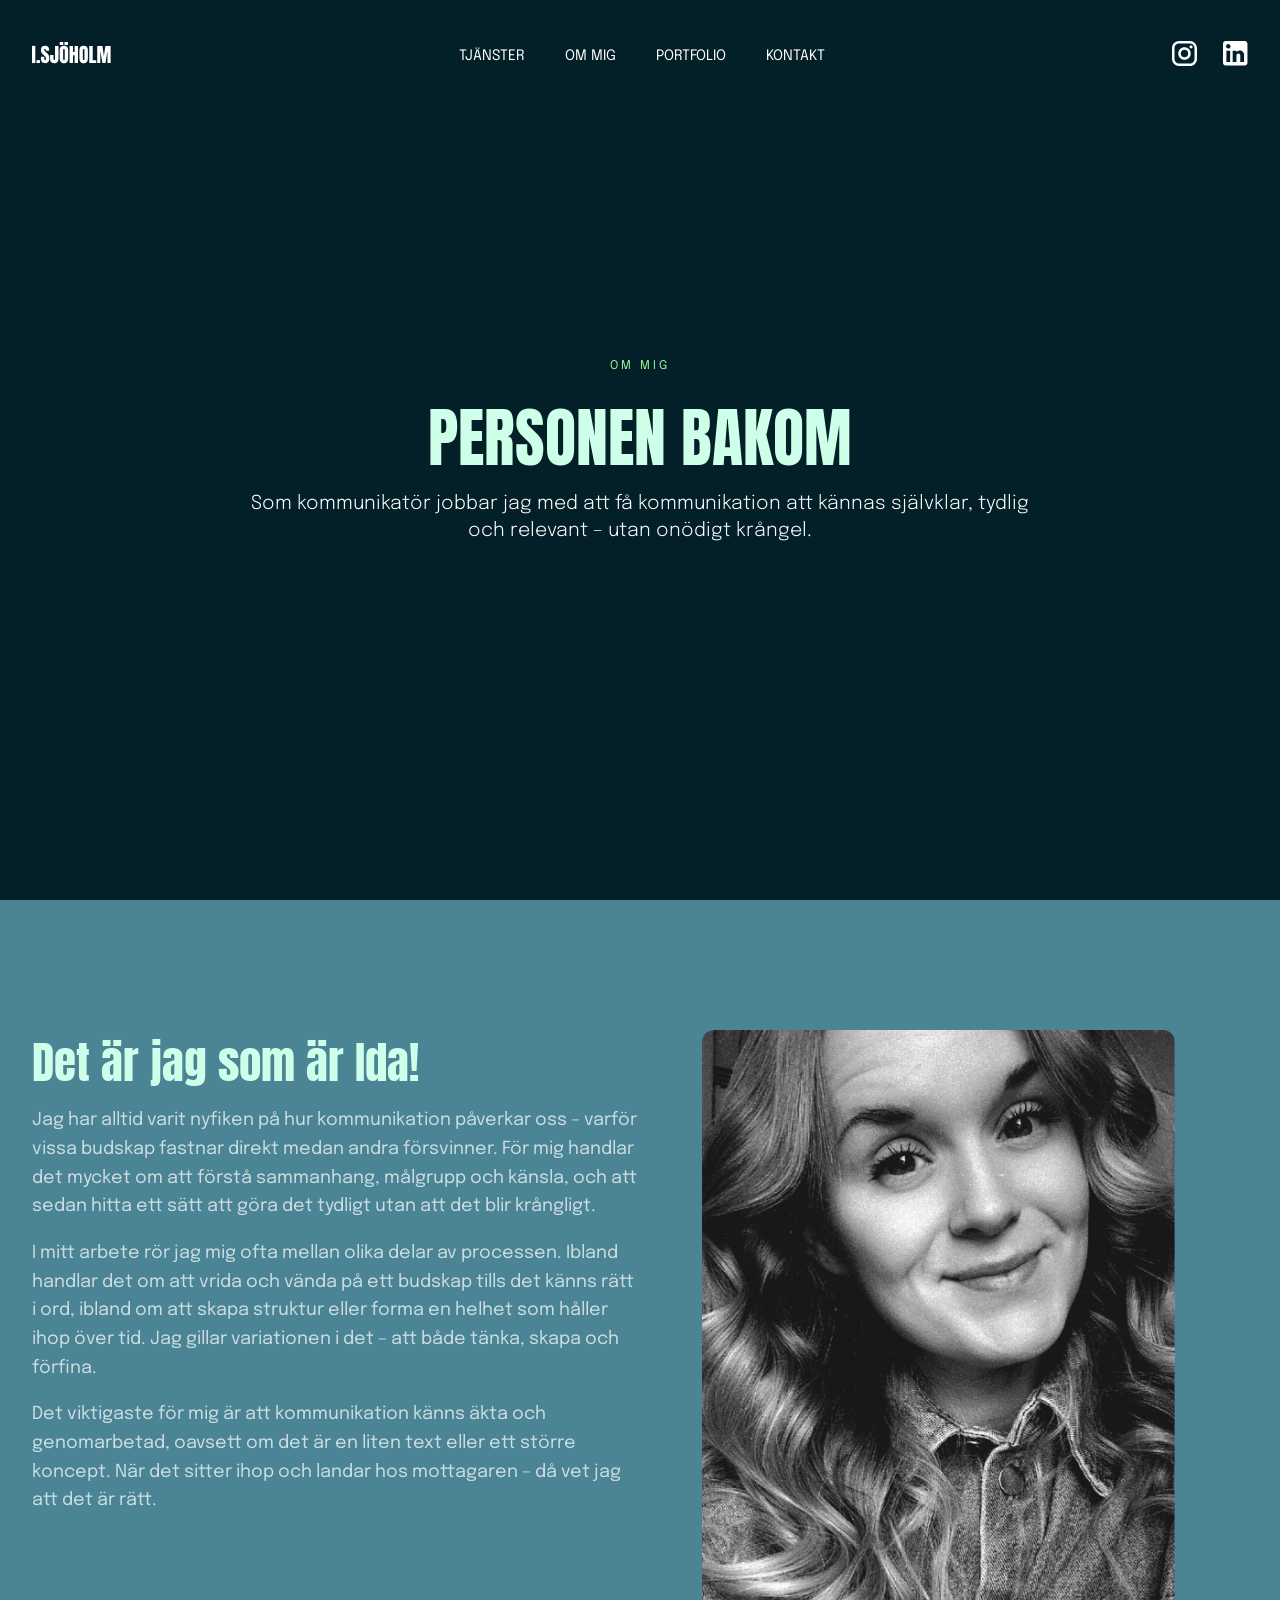
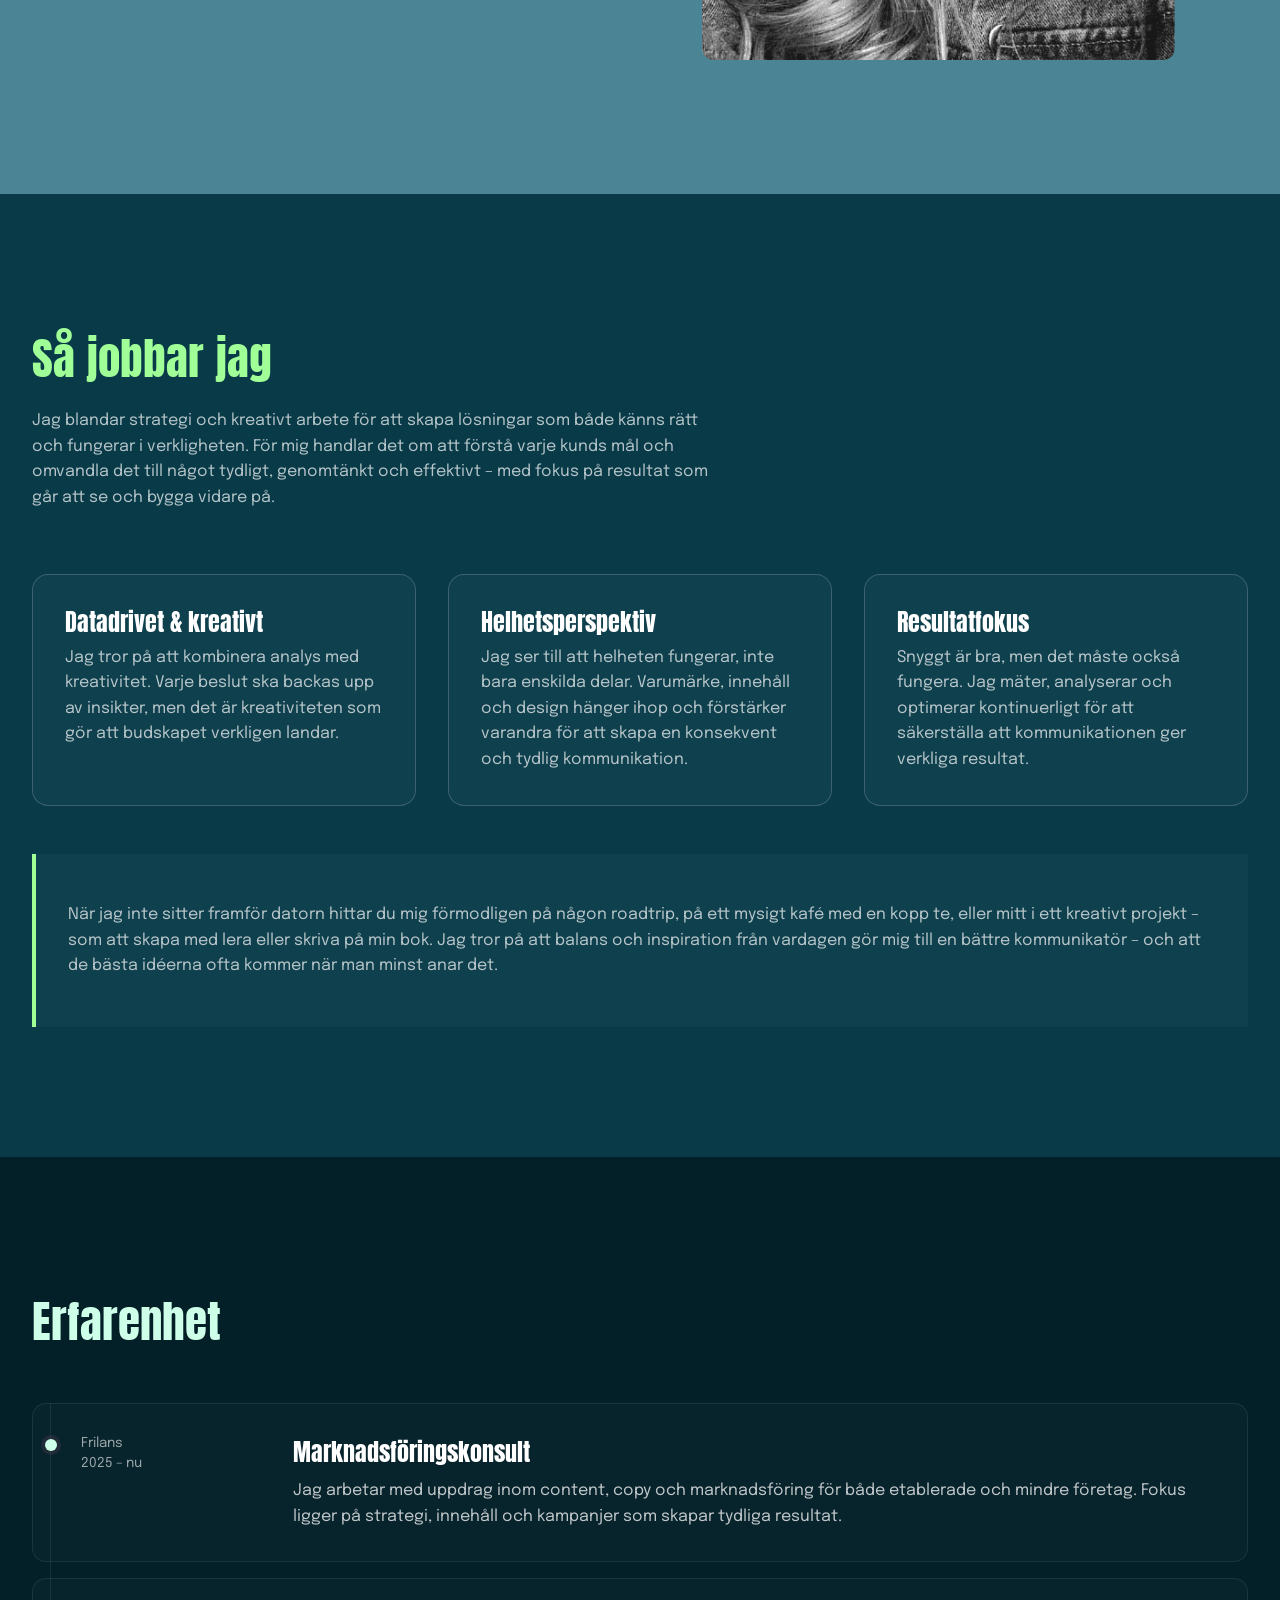
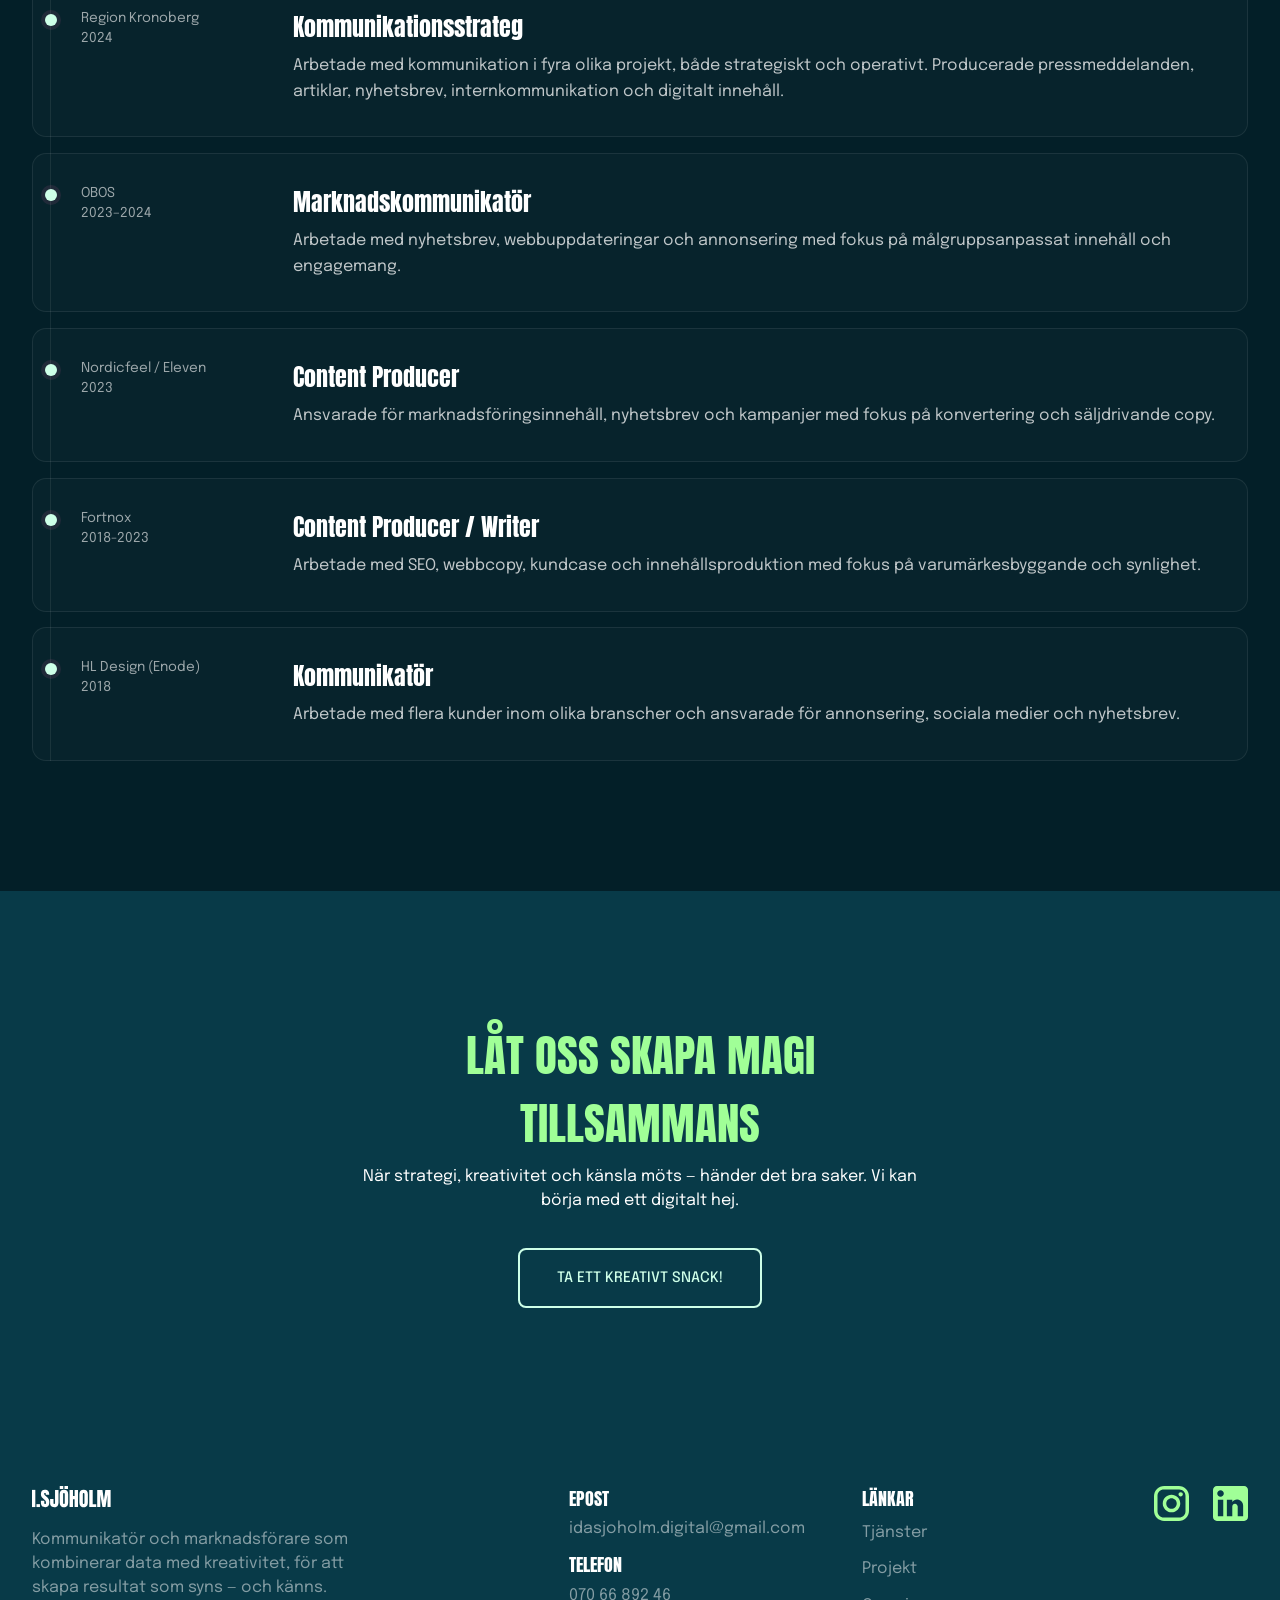
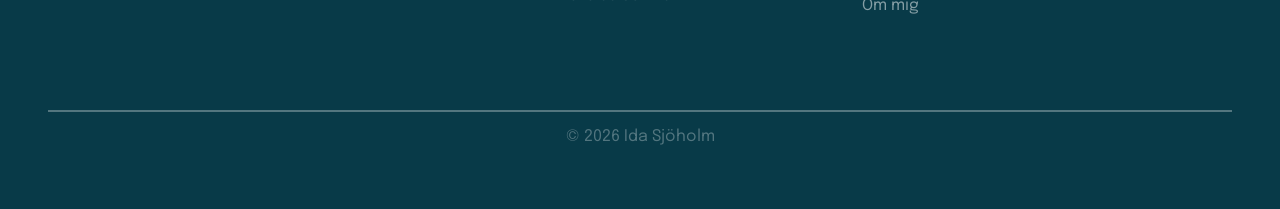
==== commit dd176d70: "update" ====
--- a/about.html
+++ b/about.html
@@ -24,6 +24,7 @@
     <script src="experience.js" defer></script>
     <script src="menu.js" defer></script>
     <script src="responsive-menu.js" defer></script>
+    <script src="aboute-site-about.js" defer></script>
     <script src="about-work.js" defer></script>
     <script src="about-cv.js" defer></script>
 </head>
@@ -82,7 +83,7 @@
                 </ul>
 
                 <button id="menu-button" class="menu__button">
-                    <svg width="32" height="22" viewBox="0 0 32 22" fill="none" xmlns="http://www.w3.org/2000/svg">
+                    <svg width="28" height="18" viewBox="0 0 32 22" fill="none" xmlns="http://www.w3.org/2000/svg">
                         <path d="M1 0.823242H30.9902M1 10.8232H30.9902M1 20.8232H30.9902" stroke="#A0FF97" stroke-width="1.99967" stroke-linecap="round" stroke-linejoin="round"/>
                     </svg>
                 </button>
@@ -100,7 +101,7 @@
                 <li class="responsive-menu__item"><a href="contact.html" class="responsive-menu__link">Kontakt</a></li>
             </ul>
 
-                        <!-- Sociala ikoner -->
+            <!-- Sociala ikoner -->
                 <ul class="mobile-social">
                     <li class="menu-social__item">
                         <a href="https://www.instagram.com/idasjoholm.digital/" class="menu-social__link">
@@ -128,8 +129,9 @@
                     
                     <div class="services-header__text">
                         <h3 >Om mig</h3>
-                        <h1 >Personen bakom idéerna</h1>
-                        <p>Jag är en kreativ kommunikatör med fokus på strategi, digital marknadsföring, content och visuell kommunikation. Jag kombinerar idé, design och analys för att skapa helhetslösningar som fungerar i verkligheten – inte bara på ytan.</p>
+                        <h1 >Personen bakom</h1>
+                        <p>Som kommunikatör jobbar jag med att få kommunikation att kännas självklar, tydlig och relevant – utan onödigt krångel.
+</p>
                     </div>
 
                     <!-- <div class="about__button">
@@ -158,11 +160,16 @@
                         </h1>
 
                         <p>
-                            Jag är en kreativ kommunikatör med passion för att hjälpa företag växa genom smart marknadsföring, övertygande copy och genomtänkt design. Med över 10 års erfarenhet från både byråer och företag har jag lärt mig att kombinera strategi, innehåll och design för att skapa kommunikation som både engagerar och ger resultat.
-                        </p>
-
-                        <p>
-                            Min styrka ligger i att se helheten – från idé till färdig produkt. Jag trivs lika bra med att skriva texter som sticker ut, som att ta fram visuella koncept eller planera strategiska kommunikationsinsatser.
+                            Jag har alltid varit nyfiken på hur kommunikation påverkar oss – varför vissa budskap fastnar direkt medan andra försvinner. För mig handlar det mycket om att förstå sammanhang, målgrupp och känsla, och att sedan hitta ett sätt att göra det tydligt utan att det blir krångligt.
+
+                        </p>
+
+                        <p>
+                            I mitt arbete rör jag mig ofta mellan olika delar av processen. Ibland handlar det om att vrida och vända på ett budskap tills det känns rätt i ord, ibland om att skapa struktur eller forma en helhet som håller ihop över tid. Jag gillar variationen i det – att både tänka, skapa och förfina.
+                        </p>
+
+                        <p>
+                            Det viktigaste för mig är att kommunikation känns äkta och genomarbetad, oavsett om det är en liten text eller ett större koncept. När det sitter ihop och landar hos mottagaren – då vet jag att det är rätt.
                         </p>
 
                     </div>
@@ -306,73 +313,6 @@
 
         </div>
         </section>
-
-        <!-- <section class="experience">
-            <div class="experience__inner">
-                <h2>Erfarenhet</h2>
-
-                <div class="accordion-item">
-                <button class="accordion-header">
-                    Marknadsföringskonsult, frilans
-                    <span>+</span>
-                </button>
-                <div class="accordion-content">
-                    <p>Jag arbetar med uppdrag inom content, copy och marknadsföring för både etablerade och mindre företag. För OBOS (Myresjöhus & SmålandsVillan) har arbetet främst bestått av löpande produktion av nyhetsbrev och webbinnehåll. Hos iCell Isolering ansvarar jag för en mer helhetsinriktad marknadsföring. Där arbetar jag bland annat med sociala medier, nyhetsbrev och kundreportage för att stärka deras närvaro och synlighet. För OptiKraft har jag även tagit fram tryckt material i form av en flyer.</p>
-                </div>
-                </div>
-
-                <div class="accordion-item">
-                <button class="accordion-header">
-                    Kommunikationsstrateg på Region Kronoberg
-                    <span>+</span>
-                </button>
-                <div class="accordion-content">
-                    <p>Under ett vikariat arbetade jag med kommunikation i fyra olika projekt, både strategiskt och operativt. Jag tog fram kommunikationsplaner och gav löpande rådgivning i arbetet. Samtidigt producerade jag pressmeddelanden, artiklar, nyhetsbrev, webbinnehåll, internkommunikation och enklare grafiskt material. Utöver projektuppdragen arbetade jag även med redaktionellt innehåll på kommunikationsavdelningen samt ansvarade för regionens LinkedIn.</p>
-                </div>
-                </div>
-
-                <div class="accordion-item">
-                <button class="accordion-header">
-                    Marknadskommunikatör på OBOS
-                    <span>+</span>
-                </button>
-                <div class="accordion-content">
-                    <p>Arbetade med löpande kommunikation i form av nyhetsbrev, webbuppdateringar och annonser, bland annat kopplat till Hemnet. Innehållet togs fram med fokus på att nå rätt målgrupp och skapa engagemang.</p>
-                </div>
-                </div>
-
-                <div class="accordion-item">
-                <button class="accordion-header">
-                    Content producer på nordicfeel.se & eleven.se
-                    <span>+</span>
-                </button>
-                <div class="accordion-content">
-                    <p>Ansvarade för innehåll i den svenska marknadsföringen för två e-handelsplattformar. Jag arbetade främst med nyhetsbrev, kampanjmaterial och copy till annonsering, med fokus på att skapa säljdrivande och målgruppsanpassat innehåll.</p>
-                </div>
-                </div>
-
-                <div class="accordion-item">
-                <button class="accordion-header">
-                    Content producer / writer på Fortnox
-                    <span>+</span>
-                </button>
-                <div class="accordion-content">
-                    <p>Började i en bred marknadsföringsroll med ansvar för bland annat annonsering, nyhetsbrev, SEO och webbtexter. Med tiden utvecklades rollen mer mot content och copywriting, där fokus låg på textproduktion för webb. Jag arbetade främst med kundreportage, SEO-artiklar och innehåll som stärkte varumärket och ökade synligheten i sökresultat.</p>
-                </div>
-                </div>
-
-                <div class="accordion-item">
-                <button class="accordion-header">
-                    Kommunikatör på HL Design (Enode)
-                    <span>+</span>
-                </button>
-                <div class="accordion-content">
-                    <p>Arbetade med kunder inom flera branscher och ansvarade för marknadsföringsinsatser som annonsering, nyhetsbrev och sociala medier. Bland annat för varumärken som Ryds Båtar, Skrufs glasbruk och Bakers AB.</p>
-                </div>
-                </div>
-
-            </div>
-        </section> -->
         
         
          <!-- Contact -->
@@ -399,12 +339,21 @@
                         <!-- Logga -->
                         <div class="footer-branding">
                             <a href="" class="footer-branding__content">
-                                <svg width="135" height="19" viewBox="0 0 135 19" fill="none" xmlns="http://www.w3.org/2000/svg">
-                                    <path d="M0.000390738 18.2598V4.39977H3.12039V18.2598H0.000390738ZM10.4885 18.4398C9.92852 18.4398 9.27518 18.4131 8.52852 18.3598C7.78185 18.3198 7.04852 18.2264 6.32852 18.0798V4.57977C7.04852 4.44643 7.79518 4.35977 8.56852 4.31977C9.35518 4.26643 10.0285 4.23976 10.5885 4.23976C12.1752 4.23976 13.5552 4.47977 14.7285 4.95977C15.9152 5.43977 16.8352 6.19977 17.4885 7.23977C18.1418 8.27977 18.4685 9.63977 18.4685 11.3198C18.4685 12.9198 18.1418 14.2464 17.4885 15.2998C16.8485 16.3531 15.9285 17.1398 14.7285 17.6598C13.5418 18.1798 12.1285 18.4398 10.4885 18.4398ZM10.6485 15.7598C12.2085 15.7598 13.3618 15.3664 14.1085 14.5798C14.8685 13.7931 15.2485 12.7064 15.2485 11.3198C15.2485 9.86643 14.8885 8.76643 14.1685 8.01977C13.4485 7.2731 12.3085 6.89977 10.7485 6.89977C10.5352 6.89977 10.3152 6.90643 10.0885 6.91976C9.86185 6.91976 9.64852 6.9331 9.44852 6.95977V15.7198C9.59518 15.7331 9.76185 15.7464 9.94852 15.7598C10.1485 15.7598 10.3818 15.7598 10.6485 15.7598ZM19.1863 18.2598C19.8797 16.2731 20.5263 14.4731 21.1263 12.8598C21.7397 11.2464 22.333 9.7531 22.9063 8.37977C23.493 7.00643 24.093 5.67977 24.7063 4.39977H27.6863C28.1397 5.35976 28.5863 6.34643 29.0263 7.35977C29.4663 8.3731 29.9063 9.43977 30.3463 10.5598C30.7863 11.6664 31.2397 12.8531 31.7063 14.1198C32.1863 15.3864 32.6863 16.7664 33.2063 18.2598H29.8663C29.7197 17.7798 29.553 17.2864 29.3663 16.7798C29.193 16.2731 29.0197 15.7664 28.8463 15.2598H23.4463C23.273 15.7664 23.093 16.2731 22.9063 16.7798C22.733 17.2864 22.573 17.7798 22.4263 18.2598H19.1863ZM24.1663 12.7798H28.1063C27.893 12.1798 27.6863 11.6064 27.4863 11.0598C27.2863 10.5131 27.093 10.0131 26.9063 9.55976C26.733 9.10643 26.5797 8.70643 26.4463 8.35976C26.313 8.0131 26.2063 7.73977 26.1263 7.53977C26.0597 7.73977 25.9597 8.0131 25.8263 8.35976C25.7063 8.70643 25.553 9.10643 25.3663 9.55976C25.193 10.0131 24.9997 10.5131 24.7863 11.0598C24.5863 11.6064 24.3797 12.1798 24.1663 12.7798ZM43.5851 18.5398C42.3584 18.5398 41.3651 18.4198 40.6051 18.1798C39.8584 17.9264 39.3051 17.6931 38.9451 17.4798L39.8251 14.9998C40.2384 15.2264 40.7451 15.4331 41.3451 15.6198C41.9584 15.7931 42.7051 15.8798 43.5851 15.8798C44.4651 15.8798 45.0584 15.7464 45.3651 15.4798C45.6717 15.1998 45.8251 14.8531 45.8251 14.4398C45.8251 14.1331 45.7317 13.8664 45.5451 13.6398C45.3584 13.4131 45.0584 13.1998 44.6451 12.9998C44.2317 12.7864 43.6784 12.5664 42.9851 12.3398C42.3851 12.1264 41.7917 11.8664 41.2051 11.5598C40.6184 11.2398 40.1317 10.8198 39.7451 10.2998C39.3717 9.77977 39.1851 9.0931 39.1851 8.23976C39.1851 7.38643 39.3917 6.6531 39.8051 6.03977C40.2317 5.4131 40.8251 4.9331 41.5851 4.59977C42.3451 4.2531 43.2451 4.07976 44.2851 4.07976C45.2184 4.07976 46.0251 4.17976 46.7051 4.37977C47.3851 4.57977 47.9451 4.79977 48.3851 5.03977L47.4851 7.49976C47.0984 7.29976 46.6651 7.12643 46.1851 6.97977C45.7184 6.81977 45.1517 6.73976 44.4851 6.73976C43.7384 6.73976 43.1984 6.84643 42.8651 7.05977C42.5451 7.25977 42.3851 7.5731 42.3851 7.99977C42.3851 8.31977 42.4917 8.58643 42.7051 8.79977C42.9184 9.0131 43.2051 9.19977 43.5651 9.35977C43.9251 9.51977 44.3317 9.67977 44.7851 9.83976C45.7451 10.1864 46.5384 10.5464 47.1651 10.9198C47.7917 11.2931 48.2584 11.7531 48.5651 12.2998C48.8851 12.8464 49.0451 13.5664 49.0451 14.4598C49.0451 15.3131 48.8451 16.0464 48.4451 16.6598C48.0451 17.2731 47.4384 17.7398 46.6251 18.0598C45.8251 18.3798 44.8117 18.5398 43.5851 18.5398ZM54.0057 18.5398C53.099 18.5398 52.319 18.4331 51.6657 18.2198C51.0124 17.9931 50.4724 17.7331 50.0457 17.4398L51.0857 15.0198C51.4724 15.2464 51.8857 15.4464 52.3257 15.6198C52.7657 15.7931 53.2457 15.8798 53.7657 15.8798C54.5257 15.8798 55.0724 15.6931 55.4057 15.3198C55.739 14.9464 55.9057 14.3198 55.9057 13.4398V4.39977H59.0257V13.5998C59.0257 14.5064 58.879 15.3331 58.5857 16.0798C58.3057 16.8264 57.799 17.4264 57.0657 17.8798C56.3457 18.3198 55.3257 18.5398 54.0057 18.5398ZM68.3316 18.5398C67.065 18.5398 65.905 18.2664 64.8516 17.7198C63.8116 17.1731 62.9783 16.3664 62.3516 15.2998C61.7383 14.2198 61.4316 12.8931 61.4316 11.3198C61.4316 10.1331 61.6116 9.0931 61.9716 8.19977C62.345 7.2931 62.8516 6.5331 63.4916 5.91976C64.145 5.30643 64.885 4.84643 65.7116 4.53976C66.5383 4.2331 67.4116 4.07976 68.3316 4.07976C69.5983 4.07976 70.7516 4.3531 71.7916 4.89976C72.845 5.44643 73.6783 6.25977 74.2916 7.33977C74.9183 8.40643 75.2316 9.7331 75.2316 11.3198C75.2316 12.8931 74.925 14.2198 74.3116 15.2998C73.7116 16.3664 72.8916 17.1731 71.8516 17.7198C70.8116 18.2664 69.6383 18.5398 68.3316 18.5398ZM68.3316 15.7998C69.105 15.7998 69.765 15.6131 70.3116 15.2398C70.8583 14.8664 71.2783 14.3464 71.5716 13.6798C71.865 12.9998 72.0116 12.2131 72.0116 11.3198C72.0116 10.4131 71.865 9.62643 71.5716 8.95976C71.2783 8.27976 70.8583 7.7531 70.3116 7.37977C69.765 7.00643 69.105 6.81977 68.3316 6.81977C67.5583 6.81977 66.8983 7.0131 66.3516 7.39976C65.805 7.7731 65.385 8.29976 65.0916 8.97977C64.7983 9.64643 64.6516 10.4264 64.6516 11.3198C64.6516 12.2131 64.7983 12.9998 65.0916 13.6798C65.385 14.3464 65.805 14.8664 66.3516 15.2398C66.8983 15.6131 67.5583 15.7998 68.3316 15.7998ZM70.5516 3.03976C70.1383 3.03976 69.7783 2.90643 69.4716 2.63977C69.165 2.35976 69.0116 1.98643 69.0116 1.51977C69.0116 1.0531 69.165 0.686432 69.4716 0.419765C69.7783 0.139765 70.1383 -0.000235319 70.5516 -0.000235319C70.965 -0.000235319 71.325 0.139765 71.6316 0.419765C71.9383 0.686432 72.0916 1.0531 72.0916 1.51977C72.0916 1.98643 71.9383 2.35976 71.6316 2.63977C71.325 2.90643 70.965 3.03976 70.5516 3.03976ZM66.1116 3.03976C65.6983 3.03976 65.3383 2.90643 65.0316 2.63977C64.725 2.35976 64.5716 1.98643 64.5716 1.51977C64.5716 1.0531 64.725 0.686432 65.0316 0.419765C65.3383 0.139765 65.6983 -0.000235319 66.1116 -0.000235319C66.525 -0.000235319 66.885 0.139765 67.1916 0.419765C67.4983 0.686432 67.6516 1.0531 67.6516 1.51977C67.6516 1.98643 67.4983 2.35976 67.1916 2.63977C66.885 2.90643 66.525 3.03976 66.1116 3.03976ZM77.8324 18.2598V4.39977H80.9524V9.69976H86.1924V4.39977H89.3124V18.2598H86.1924V12.3798H80.9524V18.2598H77.8324ZM98.8199 18.5398C97.5533 18.5398 96.3933 18.2664 95.3399 17.7198C94.2999 17.1731 93.4666 16.3664 92.8399 15.2998C92.2266 14.2198 91.9199 12.8931 91.9199 11.3198C91.9199 10.1331 92.0999 9.0931 92.4599 8.19977C92.8333 7.2931 93.3399 6.5331 93.9799 5.91976C94.6333 5.30643 95.3733 4.84643 96.1999 4.53976C97.0266 4.2331 97.8999 4.07976 98.8199 4.07976C100.087 4.07976 101.24 4.3531 102.28 4.89976C103.333 5.44643 104.167 6.25977 104.78 7.33977C105.407 8.40643 105.72 9.7331 105.72 11.3198C105.72 12.8931 105.413 14.2198 104.8 15.2998C104.2 16.3664 103.38 17.1731 102.34 17.7198C101.3 18.2664 100.127 18.5398 98.8199 18.5398ZM98.8199 15.7998C99.5933 15.7998 100.253 15.6131 100.8 15.2398C101.347 14.8664 101.767 14.3464 102.06 13.6798C102.353 12.9998 102.5 12.2131 102.5 11.3198C102.5 10.4131 102.353 9.62643 102.06 8.95976C101.767 8.27976 101.347 7.7531 100.8 7.37977C100.253 7.00643 99.5933 6.81977 98.8199 6.81977C98.0466 6.81977 97.3866 7.0131 96.8399 7.39976C96.2933 7.7731 95.8733 8.29976 95.5799 8.97977C95.2866 9.64643 95.1399 10.4264 95.1399 11.3198C95.1399 12.2131 95.2866 12.9998 95.5799 13.6798C95.8733 14.3464 96.2933 14.8664 96.8399 15.2398C97.3866 15.6131 98.0466 15.7998 98.8199 15.7998ZM108.321 18.2598V4.39977H111.441V15.5798H117.581V18.2598H108.321ZM119.19 18.2598C119.244 17.1664 119.304 16.0064 119.37 14.7798C119.45 13.5398 119.537 12.2998 119.63 11.0598C119.724 9.80643 119.824 8.6131 119.93 7.47976C120.037 6.3331 120.157 5.30643 120.29 4.39977H123.27C123.51 4.83977 123.784 5.38643 124.09 6.03977C124.397 6.67977 124.717 7.37977 125.05 8.13976C125.397 8.89976 125.737 9.6731 126.07 10.4598C126.417 11.2331 126.737 11.9664 127.03 12.6598C127.324 11.9664 127.637 11.2331 127.97 10.4598C128.317 9.6731 128.657 8.89976 128.99 8.13976C129.337 7.37977 129.664 6.67977 129.97 6.03977C130.277 5.38643 130.55 4.83977 130.79 4.39977H133.63C133.764 5.30643 133.884 6.3331 133.99 7.47976C134.097 8.6131 134.197 9.80643 134.29 11.0598C134.384 12.2998 134.464 13.5398 134.53 14.7798C134.61 16.0064 134.677 17.1664 134.73 18.2598H131.69C131.664 17.3531 131.63 16.3998 131.59 15.3998C131.55 14.3864 131.504 13.3464 131.45 12.2798C131.397 11.1998 131.324 10.1264 131.23 9.05977C131.044 9.5131 130.837 9.99977 130.61 10.5198C130.384 11.0398 130.15 11.5798 129.91 12.1398C129.67 12.6864 129.437 13.2264 129.21 13.7598C128.984 14.2931 128.77 14.7998 128.57 15.2798C128.37 15.7464 128.197 16.1531 128.05 16.4998H125.87C125.724 16.1531 125.55 15.7464 125.35 15.2798C125.15 14.7998 124.937 14.2931 124.71 13.7598C124.484 13.2264 124.25 12.6864 124.01 12.1398C123.77 11.5798 123.537 11.0398 123.31 10.5198C123.084 9.99977 122.877 9.5131 122.69 9.05977C122.61 10.1264 122.537 11.1998 122.47 12.2798C122.417 13.3464 122.37 14.3864 122.33 15.3998C122.29 16.3998 122.257 17.3531 122.23 18.2598H119.19Z" fill="white"/>
+                                <svg width="79" height="22" viewBox="0 0 79 22" fill="none" xmlns="http://www.w3.org/2000/svg">
+                                    <path d="M0 21.0645V3.87695H3.32031V21.0645H0Z" fill="white"/>
+                                    <path d="M4.46289 21.0547V18.1445H7.95898V21.0547H4.46289Z" fill="white"/>
+                                    <path d="M13.3398 21.2207C11.7708 21.2207 10.638 20.8301 9.94141 20.0488C9.2513 19.2676 8.90625 18.0241 8.90625 16.3184V14.6387H12.3047V16.7871C12.3047 17.1842 12.3633 17.4967 12.4805 17.7246C12.6042 17.946 12.8158 18.0566 13.1152 18.0566C13.4277 18.0566 13.6426 17.9655 13.7598 17.7832C13.8835 17.6009 13.9453 17.3014 13.9453 16.8848C13.9453 16.3574 13.8932 15.918 13.7891 15.5664C13.6849 15.2083 13.5026 14.8698 13.2422 14.5508C12.9883 14.2253 12.6335 13.8477 12.1777 13.418L10.6348 11.9531C9.48242 10.8659 8.90625 9.6224 8.90625 8.22266C8.90625 6.75781 9.24479 5.64128 9.92188 4.87305C10.6055 4.10482 11.5918 3.7207 12.8809 3.7207C14.4564 3.7207 15.5729 4.14062 16.2305 4.98047C16.8945 5.82031 17.2266 7.09635 17.2266 8.80859H13.7305V7.62695C13.7305 7.39258 13.6621 7.21029 13.5254 7.08008C13.3952 6.94987 13.2161 6.88477 12.9883 6.88477C12.7148 6.88477 12.513 6.96289 12.3828 7.11914C12.2591 7.26888 12.1973 7.46419 12.1973 7.70508C12.1973 7.94596 12.2624 8.20638 12.3926 8.48633C12.5228 8.76628 12.7799 9.08854 13.1641 9.45312L15.1465 11.3574C15.5436 11.735 15.9082 12.1354 16.2402 12.5586C16.5723 12.9753 16.8392 13.4635 17.041 14.0234C17.2428 14.5768 17.3438 15.2539 17.3438 16.0547C17.3438 17.6693 17.0443 18.9355 16.4453 19.8535C15.8529 20.765 14.8177 21.2207 13.3398 21.2207Z" fill="white"/>
+                                    <path d="M22.3047 21.2207C21.5299 21.2207 20.8236 21.071 20.1855 20.7715C19.5475 20.472 19.0397 20.0293 18.6621 19.4434C18.291 18.8509 18.1055 18.125 18.1055 17.2656V12.959H21.5039V17.0605C21.5039 17.36 21.5625 17.6009 21.6797 17.7832C21.8034 17.9655 21.9987 18.0566 22.2656 18.0566C22.7799 18.0566 23.0371 17.7409 23.0371 17.1094V3.87695H26.5039V16.7676C26.5039 17.679 26.3249 18.4701 25.9668 19.1406C25.6087 19.8047 25.1139 20.319 24.4824 20.6836C23.8509 21.0417 23.125 21.2207 22.3047 21.2207Z" fill="white"/>
+                                    <path d="M31.9336 21.2207C30.5599 21.2207 29.5085 20.8073 28.7793 19.9805C28.0566 19.1471 27.6953 17.946 27.6953 16.377V8.21289C27.6953 6.74154 28.0534 5.625 28.7695 4.86328C29.4922 4.10156 30.5469 3.7207 31.9336 3.7207C33.3203 3.7207 34.3717 4.10156 35.0879 4.86328C35.8105 5.625 36.1719 6.74154 36.1719 8.21289V16.377C36.1719 17.946 35.8073 19.1471 35.0781 19.9805C34.3555 20.8073 33.3073 21.2207 31.9336 21.2207ZM31.9629 18.0566C32.4837 18.0566 32.7441 17.5521 32.7441 16.543V8.1543C32.7441 7.30794 32.4902 6.88477 31.9824 6.88477C31.4095 6.88477 31.123 7.31771 31.123 8.18359V16.5625C31.123 17.0964 31.1882 17.4805 31.3184 17.7148C31.4486 17.9427 31.6634 18.0566 31.9629 18.0566ZM32.4902 2.91016V0H35.9863V2.91016H32.4902ZM27.7637 2.91016V0H31.2598V2.91016H27.7637Z" fill="white"/>
+                                    <path d="M37.5586 21.0645V3.87695H40.9766V10.0195H42.5977V3.87695H46.0156V21.0645H42.5977V13.2715H40.9766V21.0645H37.5586Z" fill="white"/>
+                                    <path d="M51.6406 21.2207C50.2669 21.2207 49.2155 20.8073 48.4863 19.9805C47.7637 19.1471 47.4023 17.946 47.4023 16.377V8.21289C47.4023 6.74154 47.7604 5.625 48.4766 4.86328C49.1992 4.10156 50.2539 3.7207 51.6406 3.7207C53.0273 3.7207 54.0788 4.10156 54.7949 4.86328C55.5176 5.625 55.8789 6.74154 55.8789 8.21289V16.377C55.8789 17.946 55.5143 19.1471 54.7852 19.9805C54.0625 20.8073 53.0143 21.2207 51.6406 21.2207ZM51.6699 18.0566C52.1908 18.0566 52.4512 17.5521 52.4512 16.543V8.1543C52.4512 7.30794 52.1973 6.88477 51.6895 6.88477C51.1165 6.88477 50.8301 7.31771 50.8301 8.18359V16.5625C50.8301 17.0964 50.8952 17.4805 51.0254 17.7148C51.1556 17.9427 51.3704 18.0566 51.6699 18.0566Z" fill="white"/>
+                                    <path d="M57.2656 21.0645V3.87695H60.7031V18.1348H64.2383V21.0645H57.2656Z" fill="white"/>
+                                    <path d="M65.2148 21.0645V3.87695H70.4492L71.8945 14.3555L73.3301 3.87695H78.6133V21.0645H75.4688V8.68164L73.4961 21.0645H70.4102L68.3203 8.68164V21.0645H65.2148Z" fill="white"/>
                                 </svg>
                             </a>
 
-                            <span>Kommunikatör och marknadsförare som kombinerar data med kreativitet, för att skapa resultat som syns.</span>
+                            
+                            <span>Kommunikatör och marknadsförare som kombinerar data med kreativitet, för att skapa resultat som syns — och känns.</span>
                         </div>
 
                         <!-- Kontakt -->
--- a/style.css
+++ b/style.css
@@ -376,14 +376,6 @@
     justify-content: center;
     text-transform: uppercase;
     letter-spacing: 0.2rem;
-    
-    /* span {
-        color: #e397ff;
-    } */
-
-    /* overflow-wrap: normal;
-    word-break: normal;
-    hyphens: auto; */
 }
 
 .hero__desc {
@@ -532,14 +524,13 @@
 
 .about-start__title {
     font-size: clamp(2.2rem, 3.5vw, 3.4rem);
-    line-height: 1.2;
+    line-height: 1.4;
     font-weight: 500;
     margin-bottom: 1rem;
     margin-top: 0.5rem;
     color: var(--color-blue-light);
     letter-spacing: 0.2rem;
     max-width: 30rem;
-    /* text-transform: uppercase; */
 }
 
 .about-start__text {
@@ -602,7 +593,7 @@
 }
 
 .stat-card h3 {
-    font-size: clamp(1.8rem, 4vw, 2.8rem);
+    font-size: clamp(2.5rem, 4vw, 2.8rem);
     margin-bottom: 12px;
     font-weight: lighter;
     letter-spacing: 0.2rem;
@@ -633,7 +624,6 @@
     font-weight: lighter;
 }
 
-
 .about-start__content {
     opacity: 0;
     transform: translateY(30px);
@@ -684,7 +674,6 @@
 @media (max-width: 600px) {
 
     .about-start {
-        /* padding: 70px 16px; */
     padding-bottom: 4rem;
     padding-top: 2rem;
     }
@@ -701,7 +690,6 @@
     }
 
     .about-start__title {
-        line-height: 1.15;
         text-align: center;
     }
 
@@ -725,7 +713,6 @@
   margin: 0;
 }
 
-/* Card */
 .card {
   position: relative;
   padding: 90px 50px 50px 50px;
@@ -1133,8 +1120,8 @@
 }
 
 .quote__inner {
-    width: min(1200px, 90%);
-    margin-inline: auto;
+    /* width: min(1200px, 90%);
+    margin-inline: auto; */
     display: grid;
     grid-template-columns: 140px 1fr;
     gap: 3rem;
@@ -1176,7 +1163,7 @@
     font-size: clamp(0.75rem, 0.9rem + 0.5vw, 1rem);
     line-height: 1.6;
     font-family: var(--font-family-2);
-    max-width: 900px;
+    /* max-width: 900px; */
 }
 
 .quote__text {
@@ -1365,9 +1352,9 @@
 
   .help-card {
     padding: 32px;
-    width: 100%;
+    /* width: 100%;
     max-width: 520px;
-    min-width: 0; 
+    min-width: 0;  */
     box-sizing: border-box;
   }
 
@@ -1591,7 +1578,7 @@
             font-weight: lighter;
             line-height: 150%;
             margin: 0;
-            margin-bottom: 0.3rem;
+            margin-bottom: 0.5rem;
             text-transform: uppercase;
             /* letter-spacing: 0.2rem; */
         }
@@ -1604,7 +1591,7 @@
             font-weight: lighter;
             line-height: 150%;
             margin: 0;
-            margin-bottom: 0.3rem;
+            margin-bottom: 0.5rem;
             text-transform: uppercase;
             /* letter-spacing: 0.2rem; */
         }
@@ -1648,6 +1635,8 @@
     display: flex;
     gap: 1.5rem;
     justify-content: flex-end;
+    margin: 0;
+    padding: 0;
 
     .footer-social__item {
 
@@ -1715,6 +1704,7 @@
         padding: 2rem 1rem;
     }
 }
+
 
 /* Om mig-sidan */
 .about {
@@ -1771,9 +1761,8 @@
 
 .about__image img {
     border-radius: 0.75rem;
-    max-height: 80vh;
+    max-height: 70vh;
     aspect-ratio: 3 / 4;
-    max-height: 25rem;
 }
 
 
@@ -1797,6 +1786,32 @@
         padding-block: 4rem;
     }
 
+}
+
+.about__text {
+    opacity: 0;
+    transform: translateY(60px);
+    transition: opacity 1.4s ease, transform 1.4s cubic-bezier(0.19, 1, 0.22, 1);
+    will-change: transform, opacity;
+}
+
+.about__image {
+    opacity: 0;
+    transform: translateY(80px);
+    transition: opacity 1.6s ease, transform 1.6s cubic-bezier(0.19, 1, 0.22, 1);
+    transition-delay: 0.2s;
+    will-change: transform, opacity;
+}
+
+/* ACTIVE STATE */
+.about.is-visible .about__text {
+    opacity: 1;
+    transform: translateY(0);
+}
+
+.about.is-visible .about__image {
+    opacity: 1;
+    transform: translateY(0);
 }
 
 /* About - work */
@@ -2261,7 +2276,6 @@
 }
 
 .services-header__text {
-
         h1 {
         margin: 0;
         color: var(--color-blue-light);
@@ -2291,83 +2305,101 @@
         color: var(--color-light);
         font-family: var(--font-family-2);
         max-width: 50rem;
-        font-size: clamp(1rem, 2.5vw, 1.3rem);
-        font-weight: 200;
+        font-size: clamp(1rem, 2.5vw, 1.2rem);
+        font-weight: 300;
         line-height: 1.4;
         margin: 0.5rem auto 0;
     }
 }
 
-/* Serviceundersidan */
+
+
+/* =========================
+   TJÄNSTER - BASE
+========================= */
+
 .services-site {
     width: 100%;
-    background: var(--color-blue-medium);
+    background: transparent;
+}
+
+.service-block {
+    display: grid;
+    grid-template-columns: var(--grid-container);
     position: relative;
     overflow: hidden;
-}
-
-.services-site__inner {
-    width: 100%;
-}
-
-.service-block {
-    padding-block: var(--spacing-section);
-    padding-left: 30px;
-    padding-right: 30px;
+    isolation: isolate;
+}
+
+.service-block::before {
+    content: "";
+    position: absolute;
+    inset: 0;
+    z-index: 0;
+}
+
+.service-block--dark::before {
+    background: var(--color-blue-medium);
+}
+
+.service-block--light::before {
+    background: var(--color-super-dark-blue);
+}
+
+/* =========================
+   INNER (MAIN ANIMATION)
+========================= */
+
+.service-block__inner {
+    grid-column: inner;
     display: grid;
-    grid-template-columns: 1.1fr 0.9fr;
-    gap: 80px;
-    align-items: center;
-    position: relative;
-    overflow: hidden;
-    transform: translate3d(0, 0, 0);
-    backface-visibility: hidden;
-    isolation: isolate;
-}
-
-/* Mörk sektion */
-.service-block--dark {
-    background: var(--color-blue-medium);
+    grid-template-columns: 1fr 1fr;
+    gap: 6rem;
+    padding-block: 7rem;
+    align-items: start;
+
+    opacity: 0;
+    transform: translate3d(0, 140px, 0);
+    transition: transform 2s cubic-bezier(0.19, 1, 0.22, 1),
+                opacity 1.6s ease;
+    will-change: transform, opacity;
+}
+
+/* =========================
+   CONTENT
+========================= */
+
+.service-block__content {
+    max-width: 700px;
+    padding-top: 0;
+
+    opacity: 0;
+    transform: translateY(90px);
+    transition: all 1.8s cubic-bezier(0.19, 1, 0.22, 1);
+    transition-delay: 0.15s;
+    will-change: transform, opacity;
+}
+
+.service-block__eyebrow {
+    display: inline-block;
+    font-size: 0.75rem;
+    line-height: 1.4;
+    letter-spacing: 0.25em;
+    text-transform: uppercase;
+    color: var(--color-pink);
+    margin-bottom: 0.6rem;
+}
+
+.service-block__title {
+    font-size: clamp(2rem, 4vw, 3rem);
+    font-weight: 300;
+    line-height: 1.3;
+    margin: 0 0 1rem 0;
     color: var(--color-light);
     position: relative;
-    width: 100%;
-    min-height: 100%;
-}
-
-/* Ljus sektion */
-.service-block--light {
-    background: var(--color-super-dark-blue);
-    color: var(--color-light);
-    position: relative;
-    width: 100%;
-    min-height: 100%;
-}
-
-.service-block__content {
-    position: relative;
-    max-width: 700px;
-}
-
-.service-block__eyebrow {
-    display: inline-block;
-    margin: 0;
-    font-weight: 400;
-    font-size: 0.75rem;
-    letter-spacing: 0.25em;
-    color: var(--color-pink);
-    text-transform: uppercase;
-}
-
-.service-block__title {
-    position: relative;
-    font-size: clamp(2rem, 4vw, 3rem);
-    line-height: 1;
-    font-weight: lighter;
-    margin-bottom: 0.5rem;
-    margin-top: 0.8rem;
-    color: var(--color-light);
-}
-
+}
+
+/* BIG NUMBER */
 .service-block__title::before {
     content: attr(data-number);
     position: absolute;
@@ -2375,16 +2407,8 @@
     top: -58px;
     font-size: clamp(6rem, 10vw, 9rem);
     font-weight: 800;
-    color: rgba(255, 255, 255, 0.128);
+    color: rgba(255,255,255,0.12);
     z-index: 0;
-}
-
-.service-block__lead {
-    font-size: 1.15rem;
-    line-height: 1.8;
-    color: rgba(255, 255, 255, 0.86);
-    margin-bottom: 20px;
-    max-width: 580px;
 }
 
 .service-block__text {
@@ -2393,6 +2417,10 @@
     color: rgba(255,255,255,0.72);
     max-width: 640px;
 }
+
+/* =========================
+   CARD
+========================= */
 
 .service-card {
     background: rgba(255,255,255,0.06);
@@ -2400,19 +2428,25 @@
     border-radius: 16px;
     padding: 42px;
     backdrop-filter: blur(10px);
+    align-self: start;
+
+    opacity: 0;
+    transform: translateY(140px);
+    transition: all 1.9s cubic-bezier(0.19, 1, 0.22, 1);
+    transition-delay: 0.3s;
+    will-change: transform, opacity;
 }
 
 .service-card__title {
     display: inline-block;
-    margin-bottom: 2.3rem;
+    margin-bottom: 2rem;
     font-size: 0.75rem;
-    font-style: normal;
-    font-weight: 400;
     letter-spacing: 0.25em;
+    text-transform: uppercase;
     color: var(--color-pink);
-    text-transform: uppercase;
-}
-
+}
+
+/* LIST */
 .service-card ul {
     list-style: none;
     margin: 0;
@@ -2424,11 +2458,9 @@
     align-items: center;
     gap: 14px;
     margin-bottom: 18px;
-    line-height: 1.7;
     color: rgba(255,255,255,0.88);
-}
-
-/* IKON-CIRKEL */
+    line-height: 1.5;
+}
 
 .service-card__icon {
     width: 22px;
@@ -2437,135 +2469,91 @@
     min-height: 22px;
     border-radius: 50%;
     background: var(--color-pink);
-    display: inline-flex;
+    display: flex;
     align-items: center;
     justify-content: center;
-    flex-shrink: 0;
-    overflow: hidden;
-    position: relative;
-}
+}
+
 .service-card__icon svg {
     width: 12px;
     height: 9px;
-    display: block;
-    overflow: visible;
-    flex-shrink: 0;
-}
-
-/* Mörka block */
-.service-block--dark .service-card__icon {
-    background: var(--color-pink);
-}
-
-/* Ljusa block */
-.service-block--light .service-card__icon {
-    background: var(--color-pink);
-}
-
-/* RESPONSIVE */
-@media (max-width: 800px) {
-
-     .services-header {
-        text-align: center;
-        padding: 4rem 3rem;
-    }
-
-    .service-block {
-        grid-template-columns: 1fr;
-        gap: 40px;
-        padding: 90px 30px;
-        justify-items: center;
-    }
-
-    .service-block__header {
-        text-align: center;
-        max-width: 800px;
-        margin-inline: auto;
-        display: flex;
-        flex-direction: column;
-        align-items: center;
-    }
-
-    .service-block__lead {
-        max-width: 600px;
-        margin-inline: auto;
-    }
-}
-
-@media (max-width: 700px) {
-
-    .services-header {
-        text-align: center;
-        padding: 4rem 2rem;
-    }
-
-    .service-block {
-        padding: 70px 30px;
-        justify-items: center;
-    }
-
-    .service-block__lead {
-        font-size: 1rem;
-        line-height: 1.7;
-        text-align: center;
-    }
-
-    .service-block__text {
-        line-height: 1.8;
-    }
-
-    .service-card {
-        padding: 26px 22px;
-    }
-}
-
-@media (max-width: 360px) {
-
-    .service-block {
-        padding: 60px 30px;
-    }
-
-    .service-block__lead {
-        font-size: 0.95rem;
-    }
-
-    .service-card {
-        padding: 20px 18px;
-        border-radius: 12px;
-    }
-}
-
-/* Animation */
-
-.service-block {
-    opacity: 0;
-    transform: translateY(60px);
-    transition: opacity 0.9s ease, transform 0.9s ease;
-    will-change: transform, opacity;
-}
-
-.service-block.is-visible {
+}
+
+/* =========================
+   ACTIVE STATE
+========================= */
+
+.service-block.is-visible .service-block__inner {
     opacity: 1;
-    transform: translateY(0);
-}
-
-.service-block__content,
-.service-card {
-    opacity: 0;
-    transform: translateY(30px);
-    transition: opacity 0.8s ease, transform 0.8s ease;
+    transform: translate3d(0, 0, 0);
 }
 
 .service-block.is-visible .service-block__content {
     opacity: 1;
     transform: translateY(0);
-    transition-delay: 0.15s;
 }
 
 .service-block.is-visible .service-card {
     opacity: 1;
     transform: translateY(0);
-    transition-delay: 0.3s;
+}
+
+@media (max-width: 950px) {
+    .service-block__inner {
+        grid-template-columns: 1fr;
+        gap: 3rem;
+        padding-block: 5rem;
+    }
+}
+
+@media (max-width: 800px) {
+    .service-block__inner {
+        gap: 2.5rem;
+    }
+
+    .service-block__text {
+        max-width: 600px;
+    }
+
+    .service-card {
+        max-width: 520px;
+    }
+
+    .services-header {
+        padding: 4rem 3rem;
+    }
+}
+
+@media (max-width: 700px) {
+    .service-block__inner {
+        padding-block: 4rem;
+        gap: 2rem;
+    }
+
+    .service-card {
+        padding: 26px 22px;
+        border-radius: 14px;
+    }
+
+    .service-block__text {
+        font-size: 0.95rem;
+        line-height: 1.75;
+    }
+
+    .service-card li {
+        font-size: 0.95rem;
+    }
+
+    .service-block__title::before {
+        left: -18px;
+        top: -45px;
+        font-size: clamp(4.5rem, 16vw, 6.5rem);
+        opacity: 0.1;
+    }
+
+    .services-header {
+        padding: 4rem 2rem;
+    }
 }
 
 /* Samarbetsformer */
@@ -2708,11 +2696,11 @@
 @media (max-width: 640px) {
     .collaboration {
         padding-bottom: 4rem;
-        padding-top: 2rem;
+        padding-top: 0rem;
     }
 
     .collaboration-card {
-        /* padding: 1.5rem; */
+    
     }
 
     .collaboration-card h3 {
@@ -2722,22 +2710,15 @@
 
 @media (max-width: 360px) {
 
-  /* .collaboration {
-    padding-left: 30px;
-    padding-right: 30px;
-  } */
-
   .collaboration__intro h2 {
     line-height: 1.15;
-    /* overflow-wrap: anywhere; */
-    /* word-break: break-word; */
+
   }
 
   .collaboration__intro p {
     font-size: 0.95rem;
     line-height: 1.7;
-    /* overflow-wrap: anywhere;
-    word-break: break-word; */
+
   }
 
   .collaboration__cards {
@@ -2757,8 +2738,6 @@
   .collaboration-card h3 {
     font-size: 1.25rem;
     line-height: 1.2;
-    /* overflow-wrap: anywhere;
-    word-break: break-word; */
   }
 
   .collaboration-card p,
@@ -2775,206 +2754,137 @@
 }
 
 
-/* Projektsidan */ 
-
-.project-site {
+
+/* Projekt sidan */
+
+.project {
     display: grid;
     grid-template-columns: var(--grid-container);
-}
-
-.project-card {
-    grid-column: full;
-    padding-left: 1.8rem;
-    padding-right: 1.8rem;
-}
-
-
-    
-.project-card:nth-child(odd) {
-    background: var(--color-blue-medium); 
-} 
-
-.project-card:nth-child(even) {
-    background: var(--color-super-dark-blue); 
-} 
-
-.project-card__container {
-    padding-block: 7rem;
+    position: relative;
+    overflow: hidden;
+    isolation: isolate;
+}
+
+/* BACKGROUND */
+.project::before {
+    content: "";
+    position: absolute;
+    inset: 0;
+    z-index: 0;
+}
+
+.project--light::before {
+    background: var(--color-blue-medium);
+}
+
+.project--dark::before {
+    background: var(--color-super-dark-blue);
+}
+
+.project__inner {
+    grid-column: inner;
     display: grid;
     grid-template-columns: 1fr 1fr;
     gap: 6rem;
+    padding-block: 7rem;
     align-items: start;
+    position: relative;
+    z-index: 1;
+
     opacity: 0;
-    transform: translateY(70px);
-    transition: 
-        opacity 1s cubic-bezier(0.22, 1, 0.36, 1), 
-        transform 1s cubic-bezier(0.22, 1, 0.36, 1);
-    /* will-change: opacity, transform;  */
-}
-    
-/* reverse layout */ 
-.project-card--reverse .project-card__image { 
-    order: 2; 
-}
-.project-card--reverse .project-card__content {
-    order: 1; 
-} 
-
-.project-card__image {
-    border-radius: 16px;
-    overflow: hidden;
+    transform: translate3d(0, 140px, 0);
+    transition: transform 1.8s cubic-bezier(0.19, 1, 0.22, 1),
+                opacity 1.4s ease;
+    will-change: transform, opacity;
+}
+
+
+.project__image {
     opacity: 0;
-    transform: translateY(30px);
-    transition: all 0.9s ease; 
-    margin: 0;
-    padding: 0;
-} 
-    
-.project-card__image img {
+    transform: translateY(90px);
+    transition: all 2s cubic-bezier(0.19, 1, 0.22, 1);
+    transition-delay: 0.15s;
+    will-change: transform, opacity;
+}
+
+.project__image img {
     width: 100%;
     display: block;
-    object-fit: contain; 
-    margin: 0;
-    padding: 0;
-} 
-
-/* content animation */
-.project-card__content {
+    border-radius: 10px;
+}
+
+.project__content {
     opacity: 0;
-    transform: translateY(30px);
-    transition: all 0.9s ease; 
-} 
-
-.project-card.is-visible .project-card__container {
-    opacity: 1; transform: translateY(0); 
-}
-.project-card.is-visible .project-card__image {
+    transform: translateY(80px);
+    transition: all 1.8s cubic-bezier(0.19, 1, 0.22, 1);
+    transition-delay: 0.25s;
+    will-change: transform, opacity;
+}
+
+.project__tag {
+    display: inline-flex;
+    padding: 0.45rem 0.9rem;
+    margin-bottom: 1.5rem;
+    border: 1px solid rgba(148, 255, 214, 0.2);
+    border-radius: 999px;
+    color: var(--color-blue-light);
+    font-size: 0.72rem;
+    letter-spacing: 1px;
+    line-height: 1.4;
+}
+
+.project__title {
+    margin: 0 0 1rem 0;
+    color: var(--color-light);
+    font-size: clamp(2rem, 4vw, 3.4rem);
+    font-weight: 300;
+    line-height: 1.2;
+}
+
+
+.project__description {
+    color: var(--color-light);
+    line-height: 1.6;
+    margin-bottom: 0.9rem;
+    max-width: 35rem;
+}
+
+
+.project--reverse .project__image {
+    order: 2;
+}
+
+.project--reverse .project__content {
+    order: 1;
+}
+
+
+.project.is-visible .project__inner {
+    opacity: 1;
+    transform: translate3d(0, 0, 0);
+}
+
+.project.is-visible .project__image {
     opacity: 1;
     transform: translateY(0);
-    transition-delay: 0.15s;
-}
-    
-.project-card.is-visible .project-card__content {
+}
+
+.project.is-visible .project__content {
     opacity: 1;
     transform: translateY(0);
-    transition-delay: 0.3s; 
-}
-.project-card__tag {
-    display: inline-flex; 
-    padding: 0.45rem 0.9rem; 
-    margin-bottom: 1.5rem; 
-    border: 1px solid rgba(148, 255, 214, 0.2); 
-    border-radius: 999px; 
-    color: var(--color-blue-light); 
-    font-size: 0.72rem; 
-    letter-spacing: 1px; 
-}
-
-.project-card__title { 
-    margin-bottom: 1rem; 
-    margin-top: 0;
-    color: var(--color-light); 
-    font-size: clamp(2rem, 4vw, 3.4rem); 
-    line-height: 1.6; 
-    font-weight: lighter; 
-}
-
-.project-card__description { 
-    margin-bottom: 0.5rem; 
-    color: var(--color-light); 
-    line-height: 1.6; 
-    max-width: 35rem;
-} 
-
-.project-card__list { 
-    list-style: none; 
-    display: flex; 
-    flex-direction: column; 
-    gap: 1rem; 
-} 
-
-.project-card__list li { 
-    position: relative; 
-    padding-left: 1.4rem; 
-    color: var(--color-light); 
-}
-
-.project-card__list li::before { 
-    content: ""; 
-    position: absolute; 
-    left: 0; 
-    top: 11px; 
-    width: 6px; 
-    height: 6px; 
-    border-radius: 50%; 
-    background: var(--color-blue-light); 
-} 
+}
+
 
 @media (max-width: 950px) {
-
-    .project-card__container {
+    .project__inner {
         grid-template-columns: 1fr;
         gap: 3rem;
         padding-block: 5rem;
-        justify-items: start;
-        text-align: left;     
-    }
-
-    .project-card__title {
-        line-height: 1.3; 
-        margin-bottom: 0.5rem; 
-    }
-
-    .project-card--reverse .project-card__image,
-    .project-card--reverse .project-card__content {
+    }
+
+    .project--reverse .project__image,
+    .project--reverse .project__content {
         order: unset;
-    }
-
-    .project-card__content {
-        display: flex;
-        flex-direction: column;
-        align-items: flex-start; 
-    }
-
-    .project-card__list {
-        align-items: flex-start; 
-    }
-
-    .project-card__list li {
-        text-align: left; 
-        padding-left: 1.4rem; 
-    }
-
-    .project-card__list li::before {
-        position: absolute; 
-        display: block;
-        margin-right: 0;
-    }
-}
-@media (max-width: 600px) {
-
-    .project-card__container {
-        gap: 2rem;
-        padding: 4rem 0;
-        justify-items: start;
-        text-align: left;  
-    }
-
-    .project-card__image {
-        padding: 0;
-        margin: 0;
-        max-width: 100%;
-    }
-
-    .project-card__description,
-    .project-card__list li {
-        font-size: 0.95rem;
-    }
-
-    .project-card__tag {
-        margin-left: 0; 
-        margin-right: 0;
-        line-height: 1.6;
     }
 }
 
